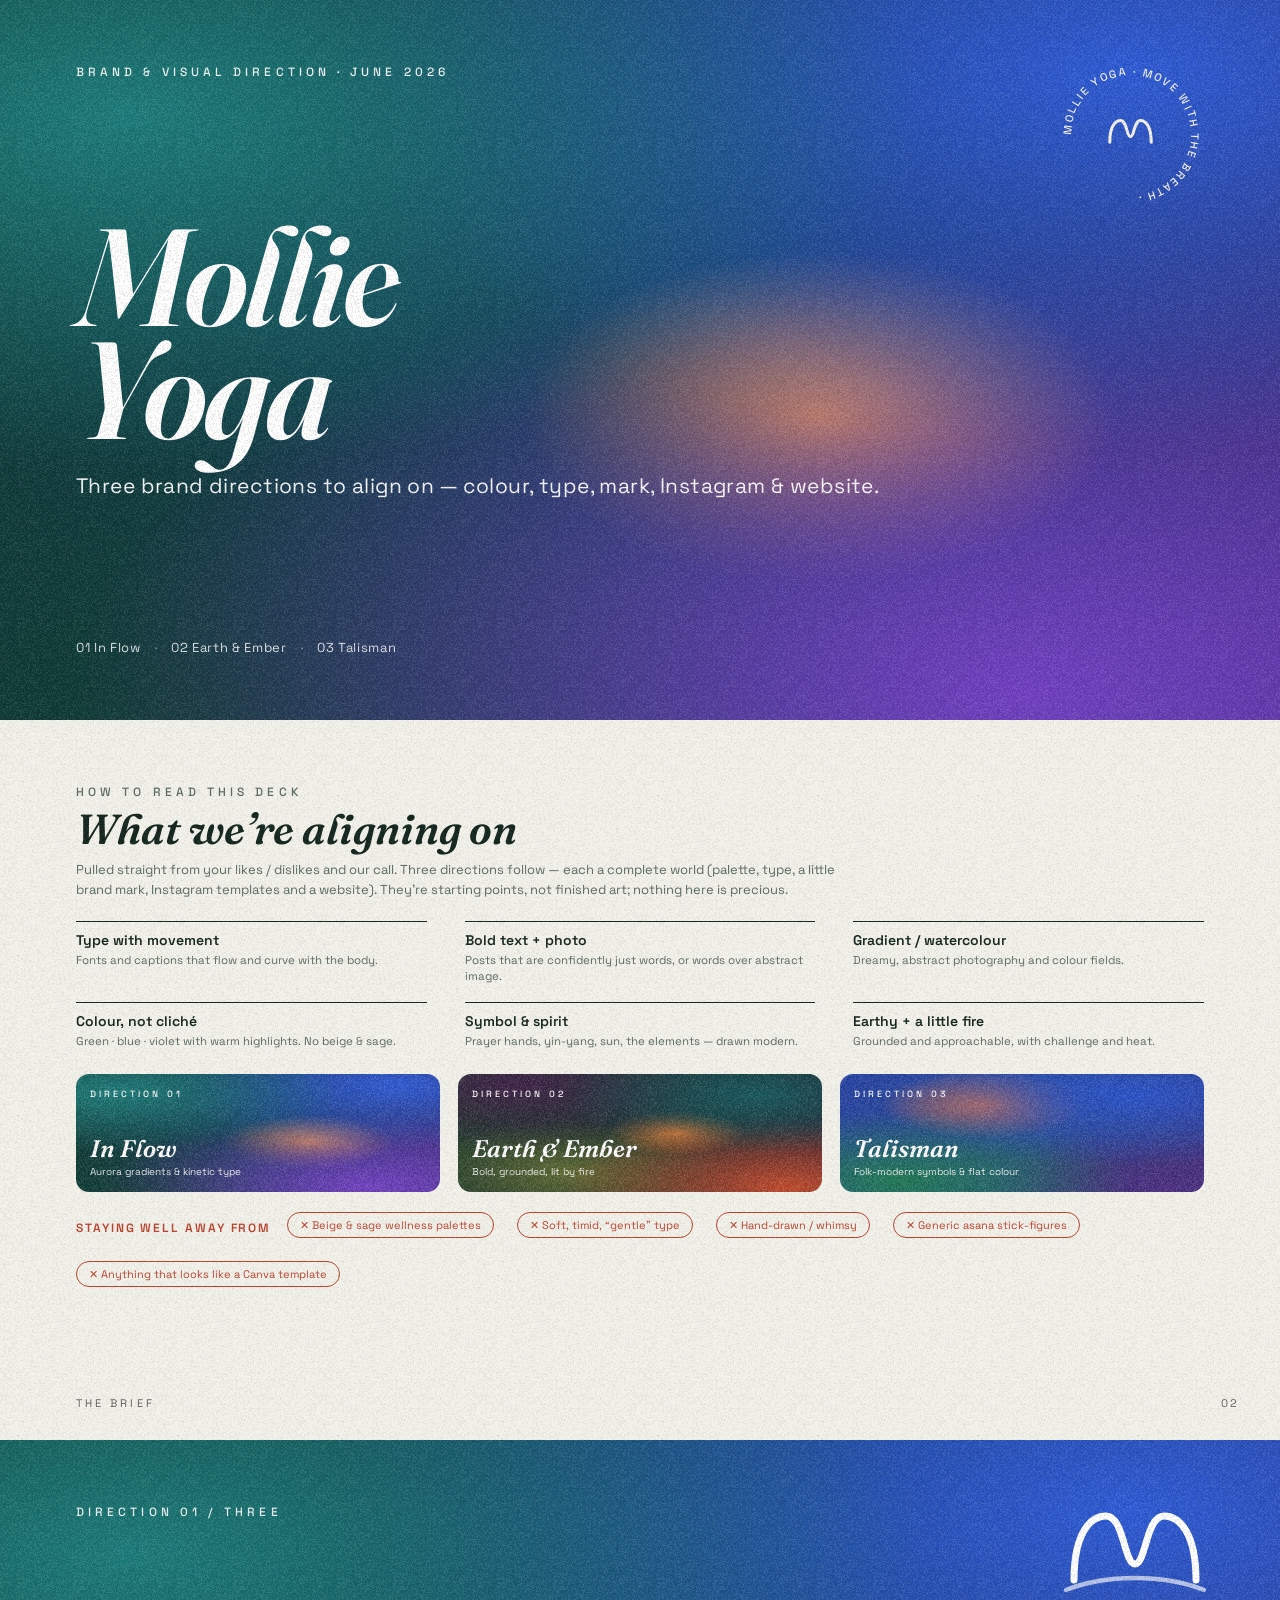
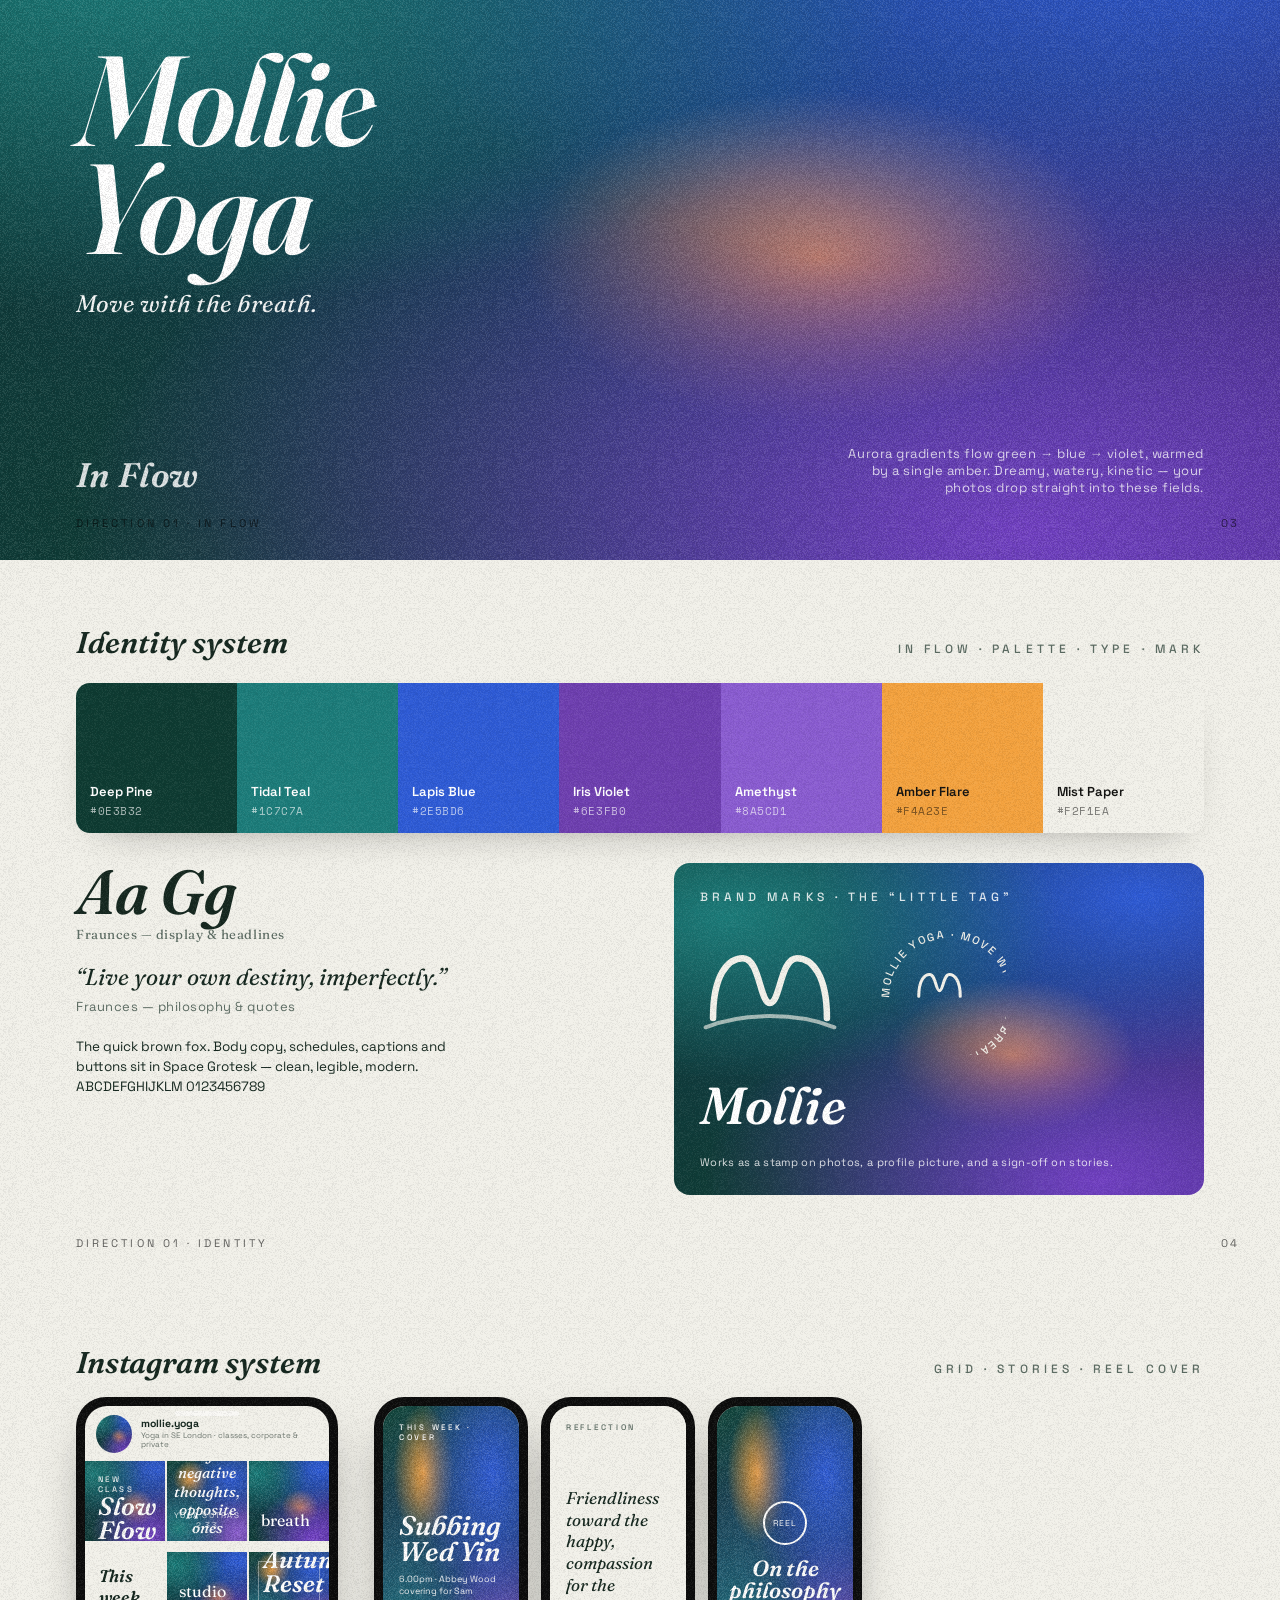
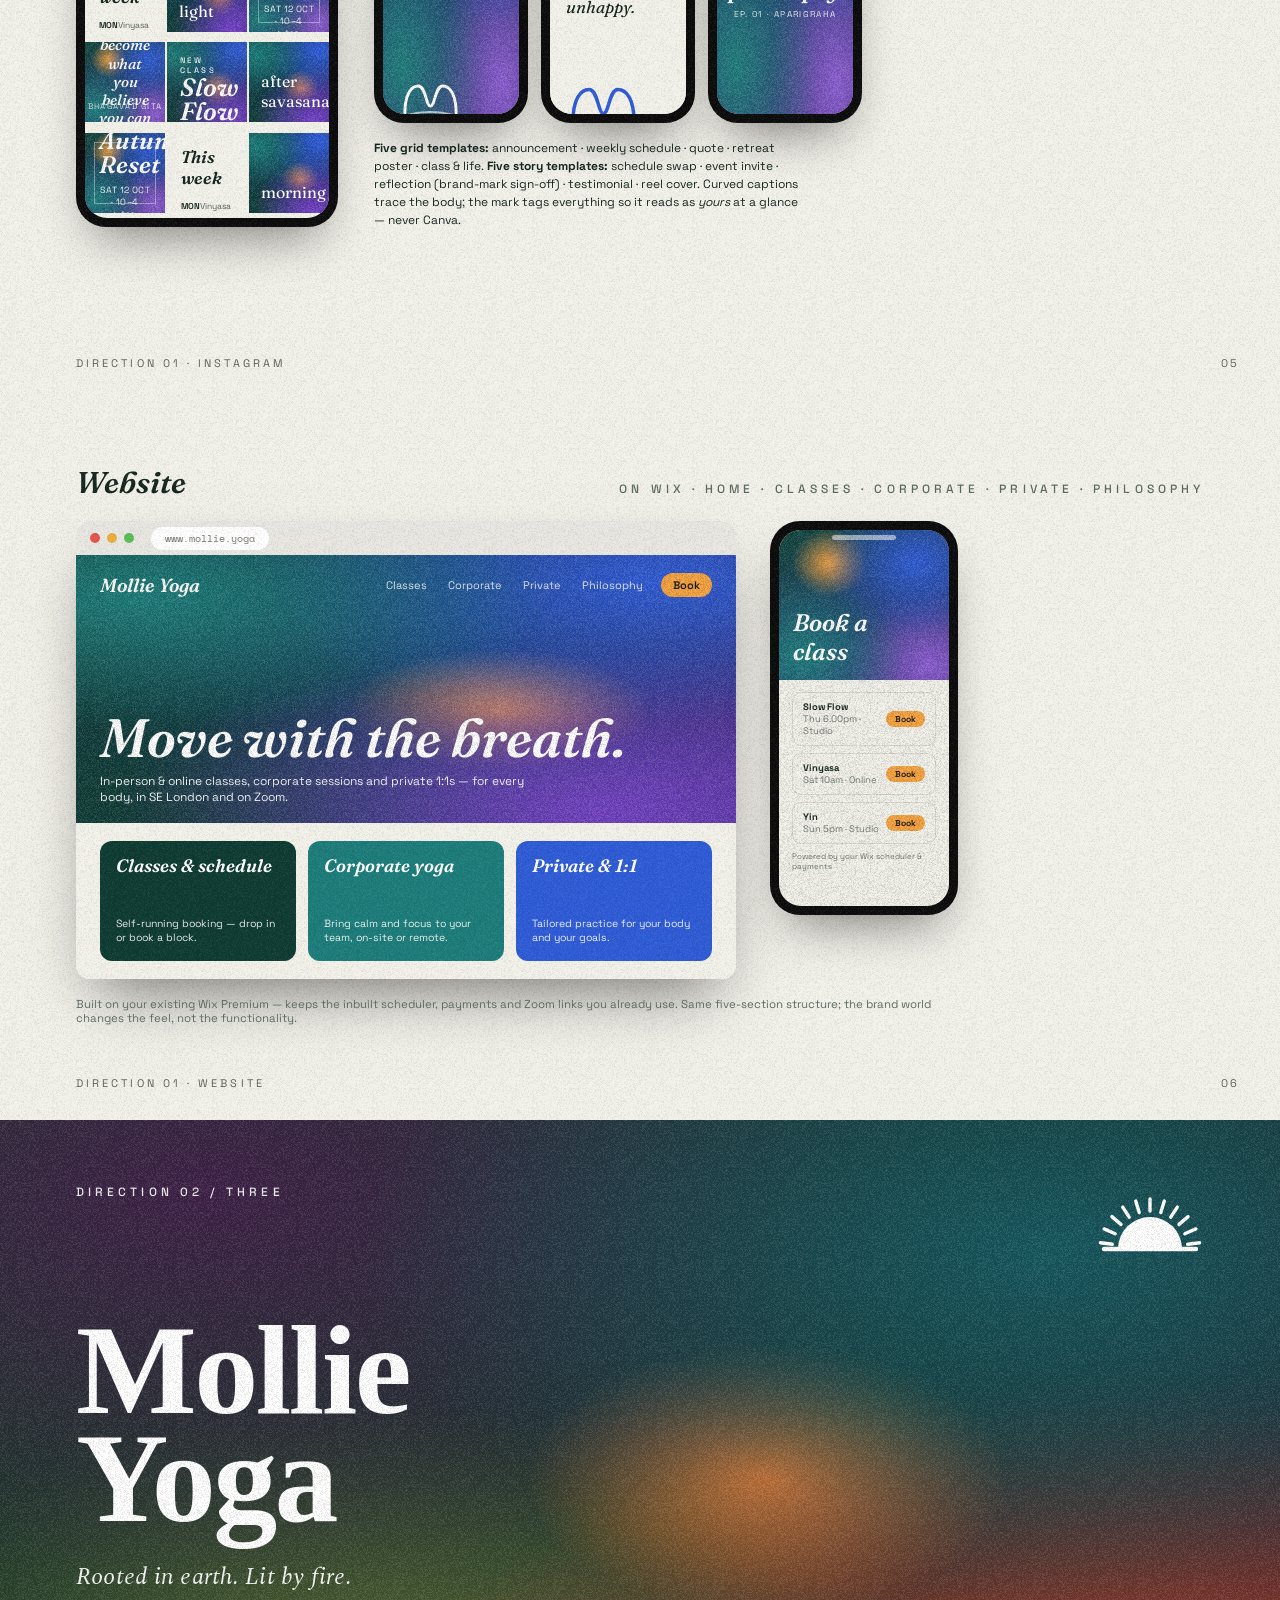
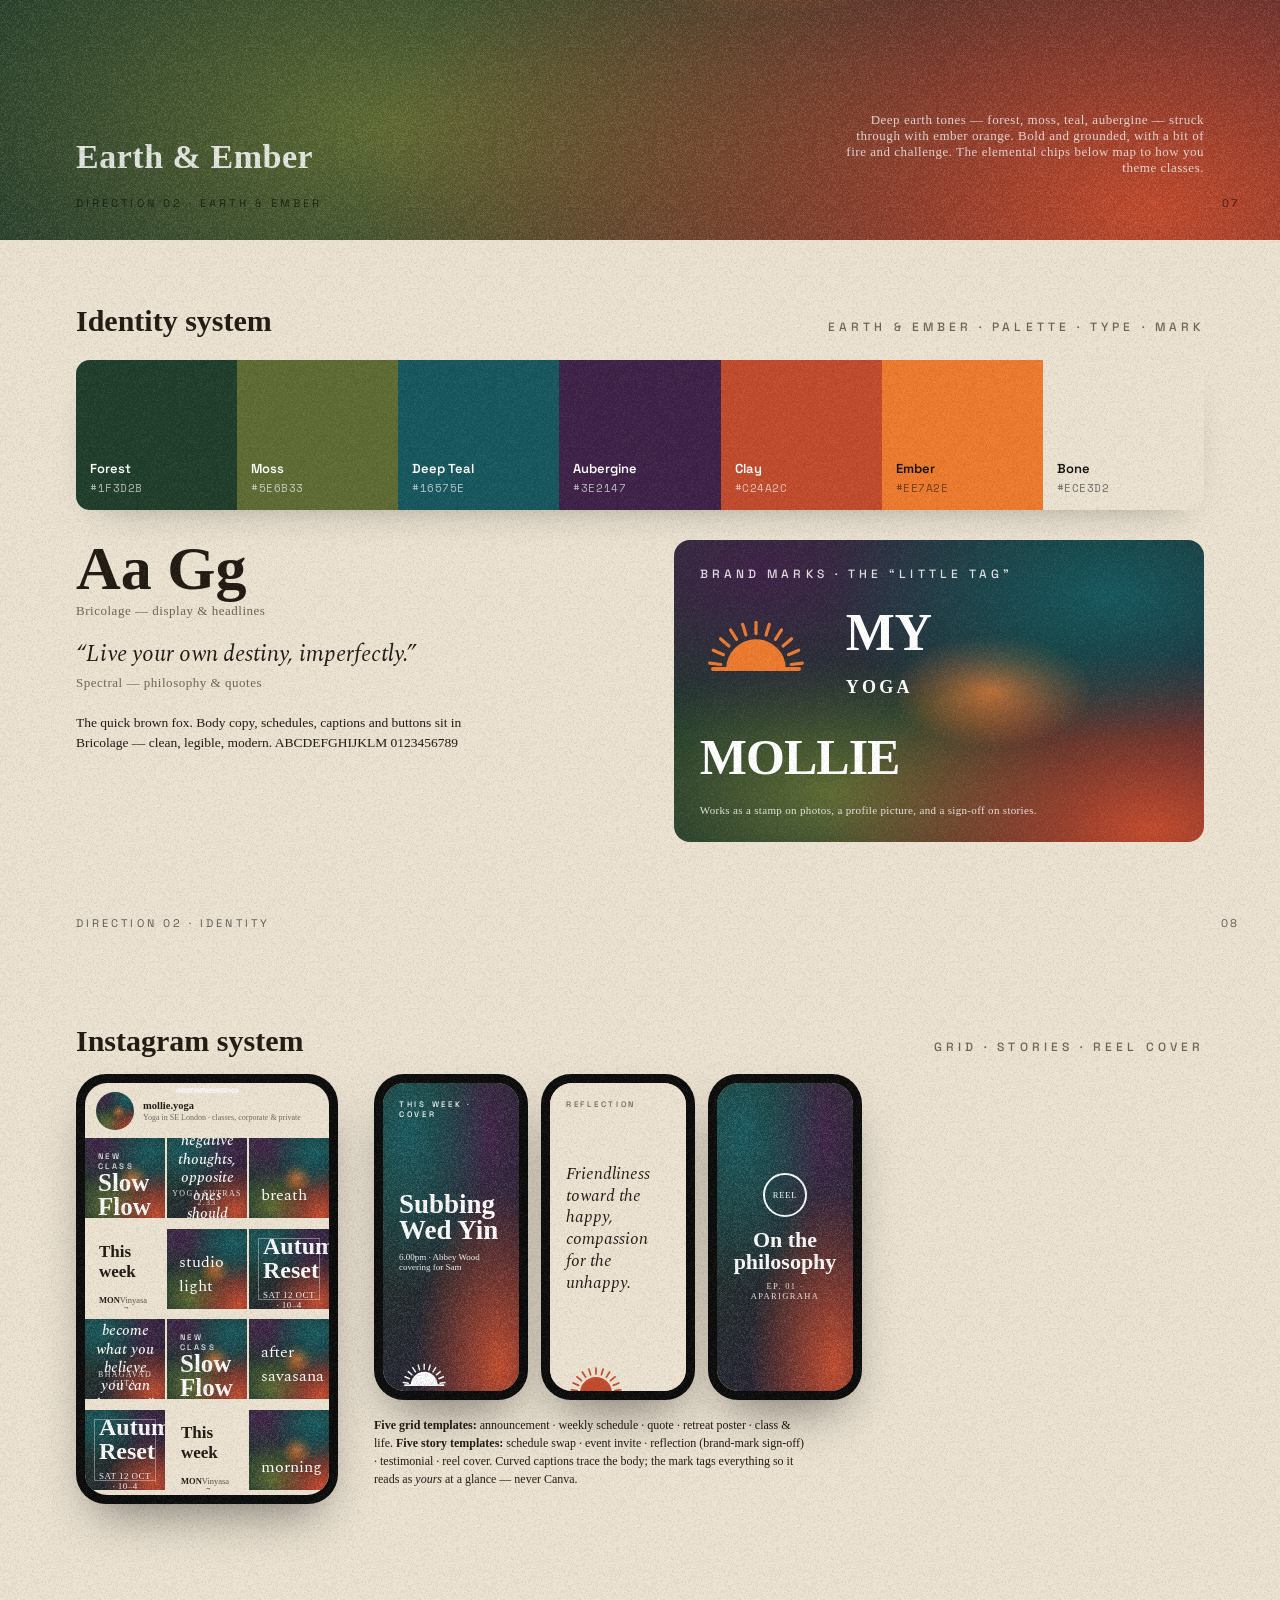
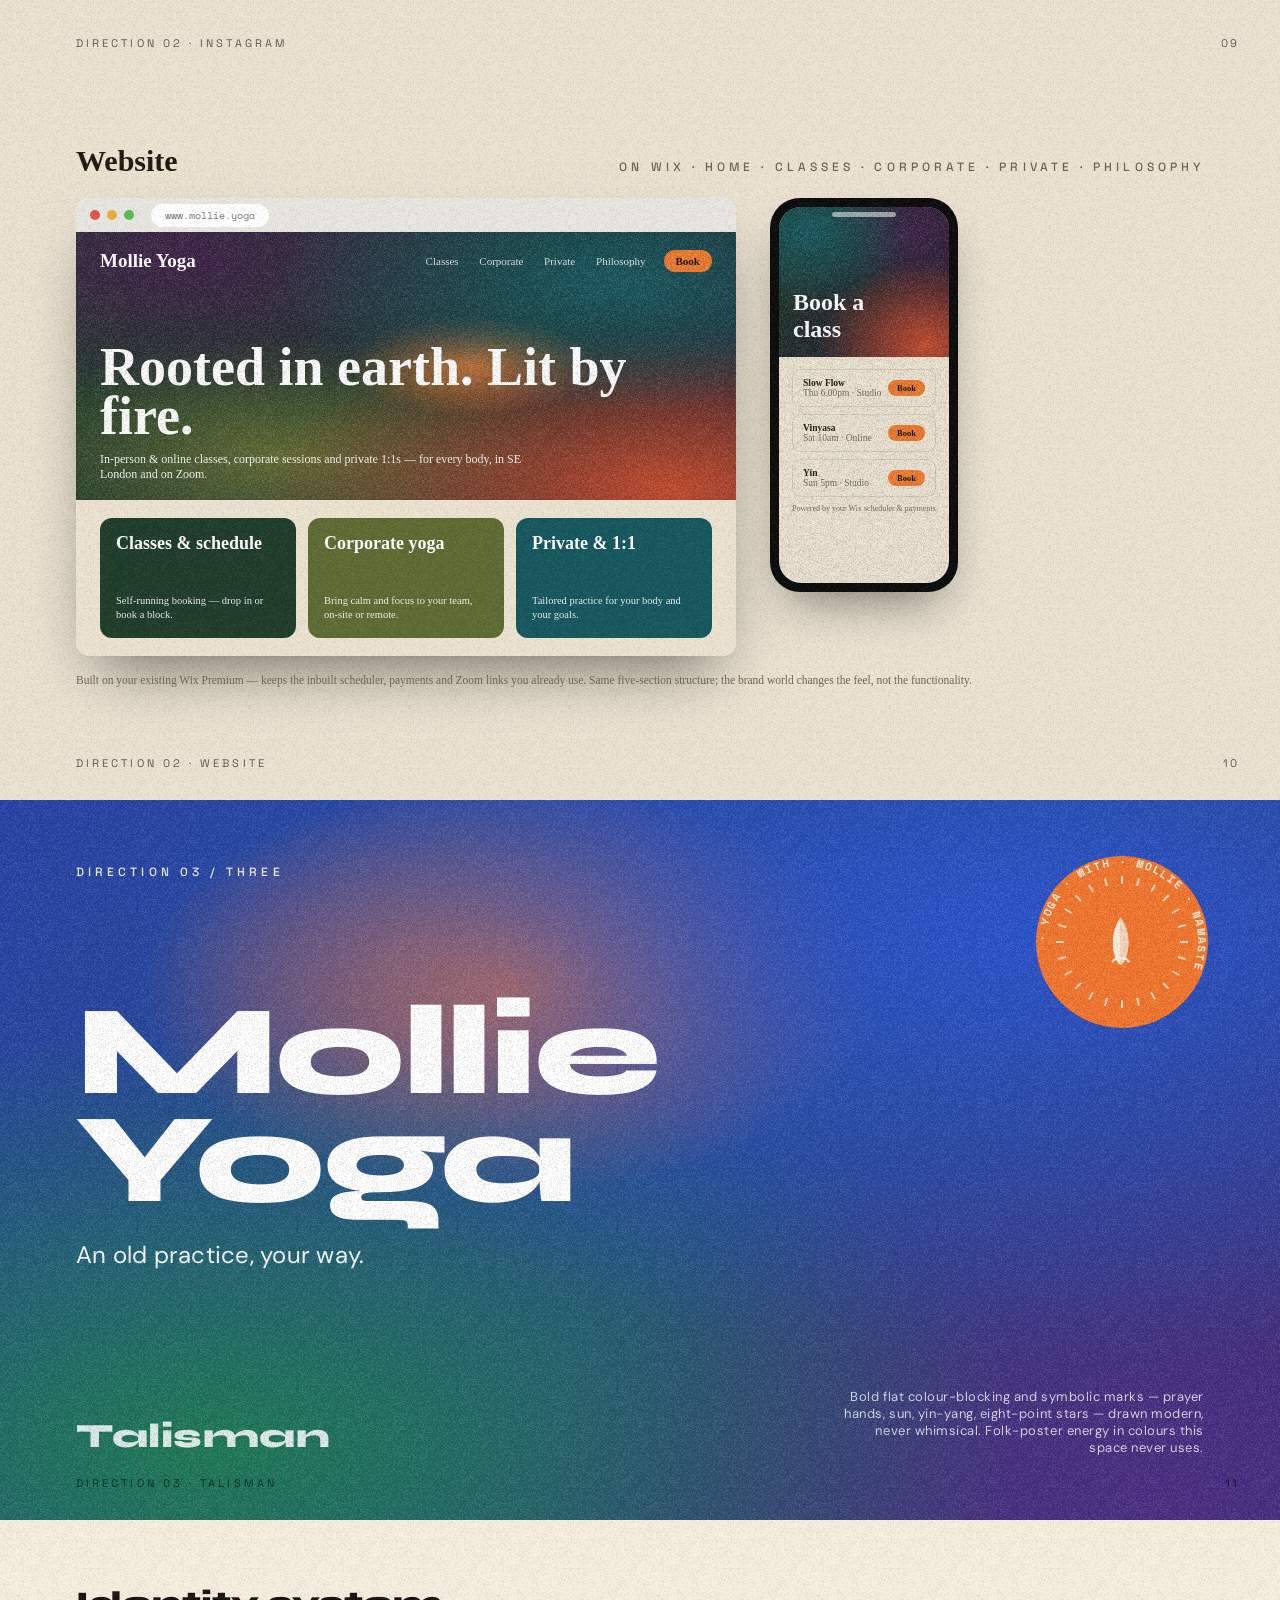
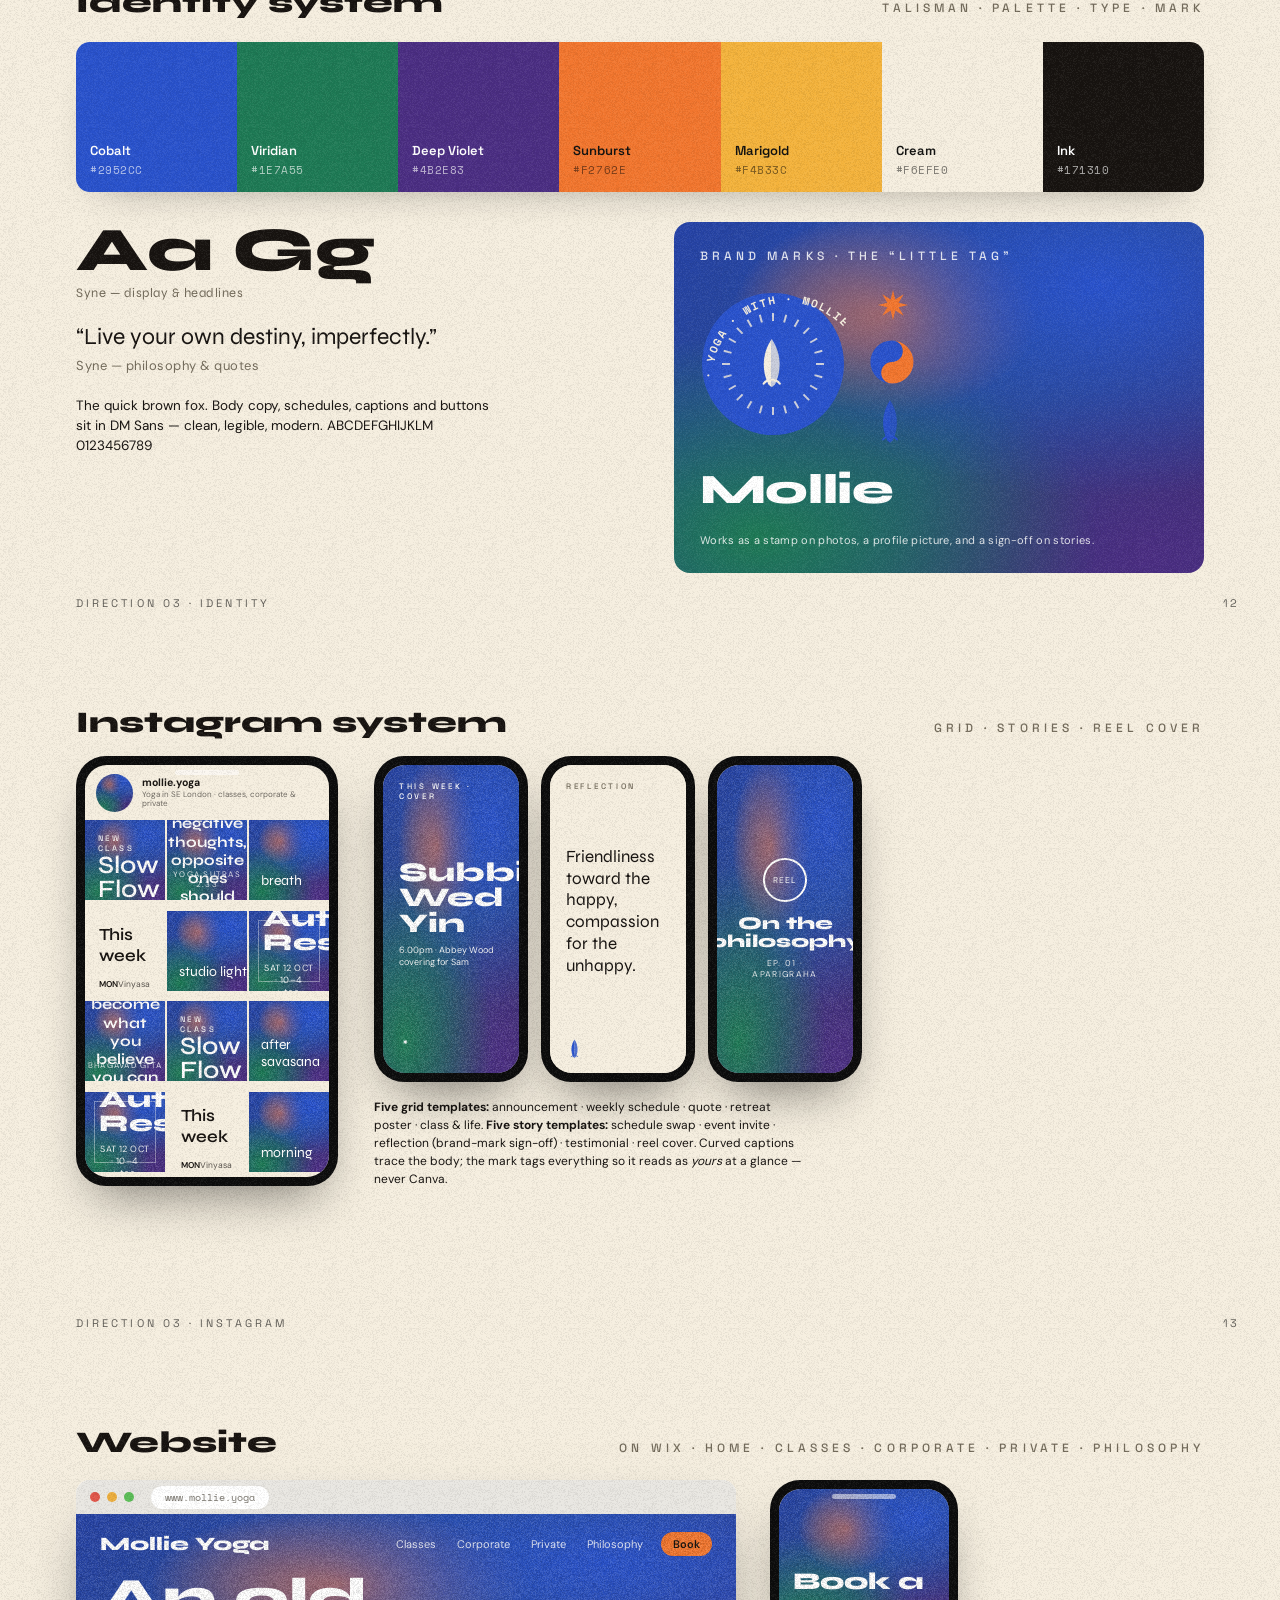
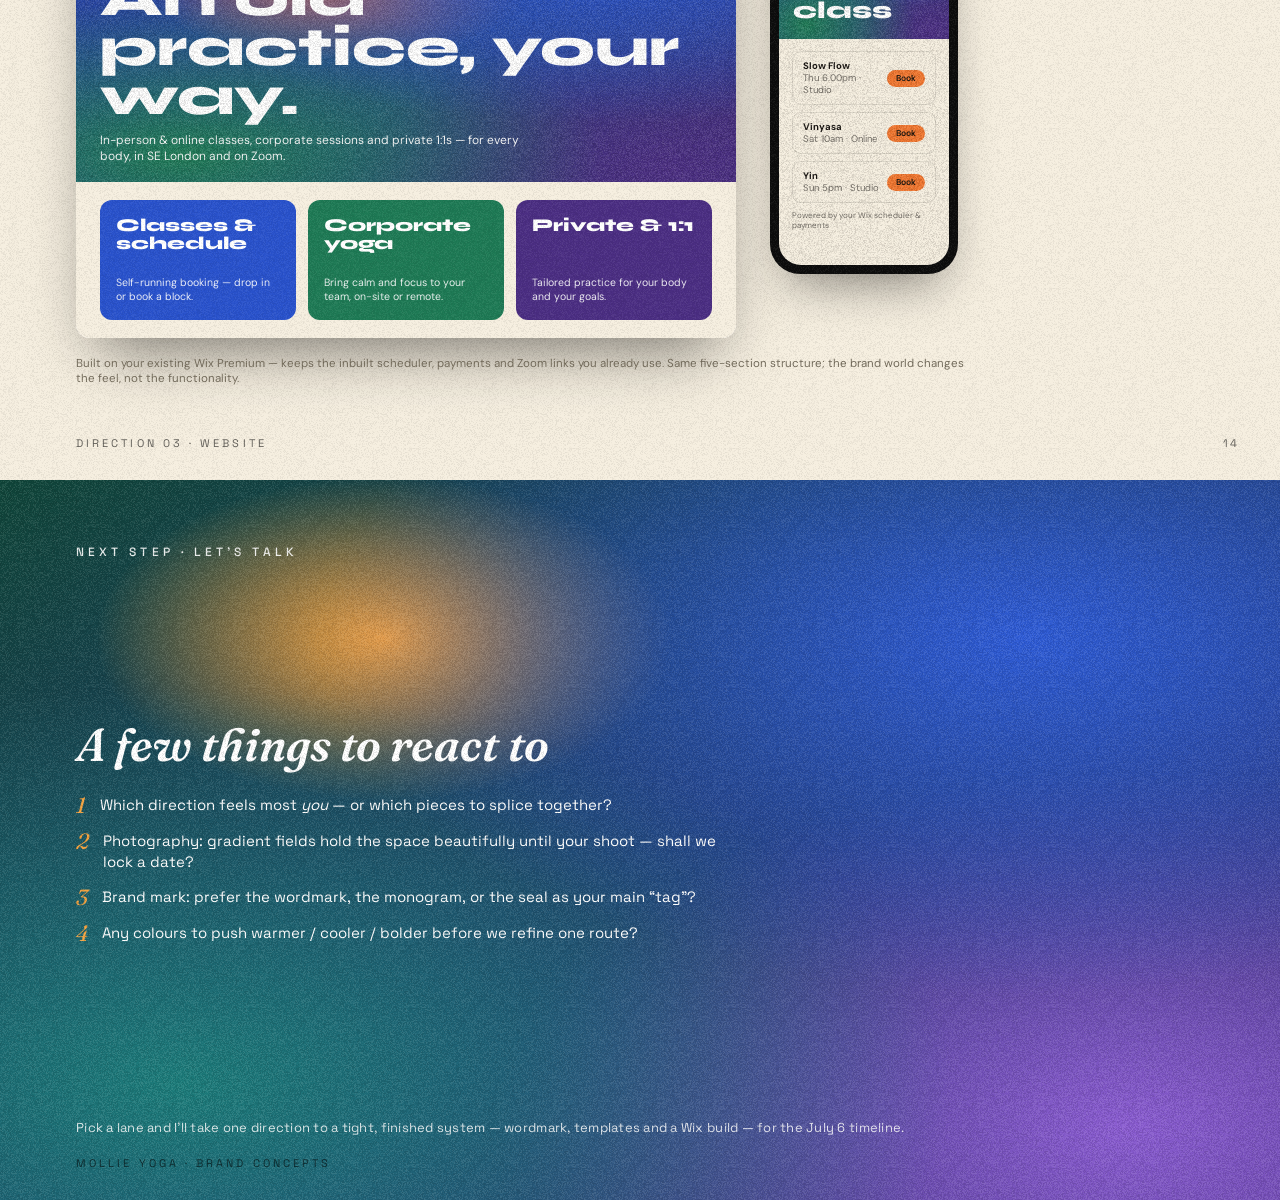
==== deck/index.html @ a1dd37ec "Add Mollie Yoga brand concepts deck (3 directions) A 15-page PDF deck presenting three distinct bran" ====
<!doctype html><html><head><meta charset="utf-8"><link rel="stylesheet" href="css/deck.css"><style>
/* ---- abstract gradient fields (stand in for photography) ---- */
.c1-aurora{background:
 radial-gradient(120% 95% at 10% 16%, #1C7C7A 0%, transparent 52%),
 radial-gradient(120% 100% at 88% 10%, #2E5BD6 0%, transparent 52%),
 radial-gradient(135% 115% at 80% 96%, #7140C2 0%, transparent 55%),
 radial-gradient(120% 115% at 16% 98%, #0E3B32 0%, transparent 58%),
 radial-gradient(55% 55% at 64% 58%, #F4A23E 0%, transparent 42%),
 linear-gradient(118deg,#0E3B32,#173c6b 55%,#3c2a78);}
.c1-aurora2{background:
 radial-gradient(100% 90% at 80% 22%, #2E5BD6 0%, transparent 55%),
 radial-gradient(110% 100% at 14% 84%, #1C7C7A 0%, transparent 55%),
 radial-gradient(90% 90% at 88% 90%, #8A5CD1 0%, transparent 55%),
 radial-gradient(50% 50% at 30% 22%, #F4A23E 0%, transparent 45%),
 linear-gradient(150deg,#10463a,#243a73 60%,#46307f);}

.c2-field{background:
 radial-gradient(100% 90% at 82% 18%, #16575E 0%, transparent 54%),
 radial-gradient(110% 100% at 16% 10%, #3E2147 0%, transparent 55%),
 radial-gradient(120% 115% at 90% 96%, #C24A2C 0%, transparent 52%),
 radial-gradient(80% 80% at 30% 84%, #5E6B33 0%, transparent 56%),
 radial-gradient(45% 45% at 60% 50%, #EE7A2E 0%, transparent 42%),
 linear-gradient(135deg,#1F3D2B,#182f2c 58%,#2c1731);}
.c2-field2{background:
 radial-gradient(110% 95% at 18% 16%, #16575E 0%, transparent 55%),
 radial-gradient(120% 110% at 86% 92%, #C24A2C 0%, transparent 52%),
 radial-gradient(80% 80% at 78% 16%, #3E2147 0%, transparent 55%),
 linear-gradient(120deg,#1c3826,#251433);}

.c3-duo{background:
 radial-gradient(120% 100% at 80% 18%, #2952CC 0%, transparent 60%),
 radial-gradient(110% 100% at 16% 90%, #1E7A55 0%, transparent 58%),
 radial-gradient(90% 90% at 90% 96%, #4B2E83 0%, transparent 55%),
 radial-gradient(60% 60% at 40% 26%, #F2762E 0%, transparent 48%),
 linear-gradient(135deg,#2643a8,#284a86 55%,#3f2a73);}
</style></head><body><section class="page cover"><div class="c1-aurora grain" style="position:absolute;inset:0"></div><div style="position:absolute;top:60px;right:74px;z-index:12"><svg width="150" height="150" viewBox="0 0 150 150"><defs><path id="c1ring" fill="none" d="M75.0,75.0 m-60.0,0 a60.0,60.0 0 1,1 120.0,0 a60.0,60.0 0 1,1 -120.0,0"/></defs><text font-family="Space Grotesk" font-weight="500" font-size="11" letter-spacing="0.18em" fill="#F2F1EA"><textPath href="#c1ring" startOffset="0">MOLLIE YOGA · MOVE WITH THE BREATH · </textPath></text><g transform="translate(49.0,53.0) scale(0.34)"><path d="M14,86 C14,40 30,22 46,22 C64,22 64,70 75,70 C86,70 86,22 104,22 C120,22 136,40 136,86" stroke="#F2F1EA" stroke-width="9" fill="none" stroke-linecap="round"/></g></svg></div><div class="pad col" style="justify-content:space-between"><div class="eyebrow" style="color:rgba(255,255,255,.92)">Brand & Visual Direction · June 2026</div><div><div style="font-family:Fraunces;font-style:italic;font-weight:600;color:#fff;font-size:138px;line-height:.82;letter-spacing:-.02em">Mollie<br>Yoga</div><div style="font-family:Space Grotesk;color:#fff;font-size:21px;letter-spacing:.02em;margin-top:26px;opacity:.95">Three brand directions to align on — colour, type, mark, Instagram & website.</div></div><div class="row" style="gap:14px;align-items:center;color:#fff;font-family:Space Grotesk;font-size:13px;letter-spacing:.05em"><span style="opacity:.85">01 In Flow</span><span style="opacity:.5">·</span><span style="opacity:.85">02 Earth &amp; Ember</span><span style="opacity:.5">·</span><span style="opacity:.85">03 Talisman</span></div></div></section><section class="page overview"><div style="position:absolute;inset:0;background:#F2F1EA"></div><div class="paper-grain grain" style="position:absolute;inset:0"></div><div class="pad col"><div class="eyebrow" style="color:#5b6b62">How to read this deck</div><div style="font-family:Fraunces;font-style:italic;font-weight:600;font-size:42px;color:#15271f;margin-top:8px;line-height:1.0">What we’re aligning on</div><div style="font-family:Space Grotesk;font-size:13px;color:#5b6b62;margin-top:10px;max-width:760px;line-height:1.5">Pulled straight from your likes / dislikes and our call. Three directions follow — each a complete world (palette, type, a little brand mark, Instagram templates and a website). They’re starting points, not finished art; nothing here is precious.</div><div style="height:22px"></div><div style="display:grid;grid-template-columns:1fr 1fr 1fr;gap:18px 38px"><div style="border-top:1.5px solid #15271f;padding-top:9px"><div style="font-family:Space Grotesk;font-weight:600;font-size:14px;color:#15271f">Type with movement</div><div style="font-family:Space Grotesk;font-size:11.5px;color:#5b6b62;margin-top:4px;line-height:1.35">Fonts and captions that flow and curve with the body.</div></div><div style="border-top:1.5px solid #15271f;padding-top:9px"><div style="font-family:Space Grotesk;font-weight:600;font-size:14px;color:#15271f">Bold text + photo</div><div style="font-family:Space Grotesk;font-size:11.5px;color:#5b6b62;margin-top:4px;line-height:1.35">Posts that are confidently just words, or words over abstract image.</div></div><div style="border-top:1.5px solid #15271f;padding-top:9px"><div style="font-family:Space Grotesk;font-weight:600;font-size:14px;color:#15271f">Gradient / watercolour</div><div style="font-family:Space Grotesk;font-size:11.5px;color:#5b6b62;margin-top:4px;line-height:1.35">Dreamy, abstract photography and colour fields.</div></div><div style="border-top:1.5px solid #15271f;padding-top:9px"><div style="font-family:Space Grotesk;font-weight:600;font-size:14px;color:#15271f">Colour, not cliché</div><div style="font-family:Space Grotesk;font-size:11.5px;color:#5b6b62;margin-top:4px;line-height:1.35">Green · blue · violet with warm highlights. No beige & sage.</div></div><div style="border-top:1.5px solid #15271f;padding-top:9px"><div style="font-family:Space Grotesk;font-weight:600;font-size:14px;color:#15271f">Symbol & spirit</div><div style="font-family:Space Grotesk;font-size:11.5px;color:#5b6b62;margin-top:4px;line-height:1.35">Prayer hands, yin-yang, sun, the elements — drawn modern.</div></div><div style="border-top:1.5px solid #15271f;padding-top:9px"><div style="font-family:Space Grotesk;font-weight:600;font-size:14px;color:#15271f">Earthy + a little fire</div><div style="font-family:Space Grotesk;font-size:11.5px;color:#5b6b62;margin-top:4px;line-height:1.35">Grounded and approachable, with challenge and heat.</div></div></div><div style="height:24px"></div><div class="row" style="gap:18px"><div class="c1-aurora grain" style="flex:1;border-radius:13px;height:118px;position:relative;overflow:hidden;display:flex;flex-direction:column;justify-content:space-between;padding:14px;color:#fff"><div class="eyebrow" style="font-size:9px">DIRECTION 01</div><div><div style="font-family:Fraunces;font-style:italic;font-weight:600;font-size:24px">In Flow</div><div style="font-family:Space Grotesk;font-size:10px;opacity:.92;margin-top:2px">Aurora gradients & kinetic type</div></div></div><div class="c2-field grain" style="flex:1;border-radius:13px;height:118px;position:relative;overflow:hidden;display:flex;flex-direction:column;justify-content:space-between;padding:14px;color:#fff"><div class="eyebrow" style="font-size:9px">DIRECTION 02</div><div><div style="font-family:Fraunces;font-style:italic;font-weight:600;font-size:24px">Earth & Ember</div><div style="font-family:Space Grotesk;font-size:10px;opacity:.92;margin-top:2px">Bold, grounded, lit by fire</div></div></div><div class="c3-duo grain" style="flex:1;border-radius:13px;height:118px;position:relative;overflow:hidden;display:flex;flex-direction:column;justify-content:space-between;padding:14px;color:#fff"><div class="eyebrow" style="font-size:9px">DIRECTION 03</div><div><div style="font-family:Fraunces;font-style:italic;font-weight:600;font-size:24px">Talisman</div><div style="font-family:Space Grotesk;font-size:10px;opacity:.92;margin-top:2px">Folk-modern symbols & flat colour</div></div></div></div><div style="height:20px"></div><div class="row" style="align-items:center;gap:16px;flex-wrap:wrap"><span style="font-family:Space Grotesk;font-weight:600;font-size:12px;letter-spacing:.16em;color:#b9442f">STAYING WELL AWAY FROM</span><span style="display:inline-block;border:1.3px solid #b9442f;color:#b9442f;border-radius:20px;padding:5px 12px;font-family:Space Grotesk;font-size:11px;margin:0 7px 7px 0">✕ Beige & sage wellness palettes</span><span style="display:inline-block;border:1.3px solid #b9442f;color:#b9442f;border-radius:20px;padding:5px 12px;font-family:Space Grotesk;font-size:11px;margin:0 7px 7px 0">✕ Soft, timid, “gentle” type</span><span style="display:inline-block;border:1.3px solid #b9442f;color:#b9442f;border-radius:20px;padding:5px 12px;font-family:Space Grotesk;font-size:11px;margin:0 7px 7px 0">✕ Hand-drawn / whimsy</span><span style="display:inline-block;border:1.3px solid #b9442f;color:#b9442f;border-radius:20px;padding:5px 12px;font-family:Space Grotesk;font-size:11px;margin:0 7px 7px 0">✕ Generic asana stick-figures</span><span style="display:inline-block;border:1.3px solid #b9442f;color:#b9442f;border-radius:20px;padding:5px 12px;font-family:Space Grotesk;font-size:11px;margin:0 7px 7px 0">✕ Anything that looks like a Canva template</span></div></div><div class="tag-foot">THE BRIEF</div><div class="pagenum">02</div></section><section class="page c1-aurora"><div class="c1-aurora grain" style="position:absolute;inset:0"></div><div style="position:absolute;top:54px;right:70px;z-index:12"><svg width="150" height="110" viewBox="0 0 150 110" fill="none"><path d="M14,86 C14,40 30,22 46,22 C64,22 64,70 75,70 C86,70 86,22 104,22 C120,22 136,40 136,86" stroke="#fff" stroke-width="7" stroke-linecap="round" stroke-linejoin="round"/><path d="M6,96 C46,80 104,80 144,96" stroke="#fff" stroke-width="4.3" stroke-linecap="round" opacity="0.65"/></svg></div><div class="pad col" style="justify-content:space-between"><div class="row" style="justify-content:space-between;align-items:flex-start"><div class="eyebrow" style="color:rgba(255,255,255,.9)">Direction 01 / Three</div></div><div><div style="font-family:Fraunces;color:#fff;font-weight:600;font-size:128px;line-height:.84;letter-spacing:-.02em;font-style:italic">Mollie<br>Yoga</div><div style="font-family:Space Grotesk;color:#fff;font-size:24px;margin-top:26px;letter-spacing:.01em;opacity:.95;font-style:italic;font-family:Fraunces">Move with the breath.</div></div><div class="row" style="justify-content:space-between;align-items:flex-end;color:rgba(255,255,255,.85);font-family:Space Grotesk;font-size:13px;letter-spacing:.04em"><div style="font-size:34px;font-family:Fraunces;font-weight:600;font-style:italic">In Flow</div><div style="text-align:right;max-width:360px;opacity:.92">Aurora gradients flow green → blue → violet, warmed by a single amber. Dreamy, watery, kinetic — your photos drop straight into these fields.</div></div></div><div class="tag-foot">DIRECTION 01 · IN FLOW</div><div class="pagenum">03</div></section><section class="page ident"><div style="position:absolute;inset:0;background:#F2F1EA"></div><div class="paper-grain grain" style="position:absolute;inset:0"></div><div class="pad col" style="gap:0"><div class="row" style="justify-content:space-between;align-items:baseline"><div style="font-family:Fraunces;font-weight:600;font-size:30px;color:#15271f;font-style:italic;">Identity system</div><div class="eyebrow" style="color:#5b6b62">In Flow · palette · type · mark</div></div><div style="height:22px"></div><div class="swatches" style="box-shadow:0 16px 40px -24px rgba(0,0,0,.4)"><div class="sw" style="background:#0E3B32;color:#fff"><div class="nm">Deep Pine</div><div class="hx" style="color:rgba(255,255,255,.78)">#0E3B32</div></div><div class="sw" style="background:#1C7C7A;color:#fff"><div class="nm">Tidal Teal</div><div class="hx" style="color:rgba(255,255,255,.78)">#1C7C7A</div></div><div class="sw" style="background:#2E5BD6;color:#fff"><div class="nm">Lapis Blue</div><div class="hx" style="color:rgba(255,255,255,.78)">#2E5BD6</div></div><div class="sw" style="background:#6E3FB0;color:#fff"><div class="nm">Iris Violet</div><div class="hx" style="color:rgba(255,255,255,.78)">#6E3FB0</div></div><div class="sw" style="background:#8A5CD1;color:#fff"><div class="nm">Amethyst</div><div class="hx" style="color:rgba(255,255,255,.78)">#8A5CD1</div></div><div class="sw" style="background:#F4A23E;color:#11110f"><div class="nm">Amber Flare</div><div class="hx" style="color:rgba(0,0,0,.6)">#F4A23E</div></div><div class="sw" style="background:#F2F1EA;color:#11110f"><div class="nm">Mist Paper</div><div class="hx" style="color:rgba(0,0,0,.6)">#F2F1EA</div></div></div><div style="height:30px"></div><div class="row" style="gap:48px"><div style="flex:1.15"><div style="font-family:Fraunces;font-weight:600;font-size:62px;line-height:.92;color:#15271f;font-style:italic;">Aa Gg</div><div style="font-family:Fraunces;font-size:13px;letter-spacing:.04em;color:#5b6b62;margin-top:6px">Fraunces — display & headlines</div><div style="font-family:Fraunces;font-style:italic;font-size:23px;color:#15271f;margin-top:22px;line-height:1.2">“Live your own destiny, imperfectly.”</div><div style="font-family:Space Grotesk;font-size:13px;letter-spacing:.04em;color:#5b6b62;margin-top:6px">Fraunces — philosophy & quotes</div><div style="font-family:Space Grotesk;font-size:13.5px;line-height:1.5;color:#15271f;margin-top:22px;max-width:420px">The quick brown fox. Body copy, schedules, captions and buttons sit in Space Grotesk — clean, legible, modern. ABCDEFGHIJKLM 0123456789</div></div><div style="flex:1;border-radius:16px;padding:26px;display:flex;flex-direction:column;justify-content:space-between;gap:18px;" class="c1-aurora"><div class="eyebrow" style="color:rgba(255,255,255,.85)">Brand marks · the “little tag”</div><div style="display:flex;gap:34px;align-items:center"><svg width="140" height="104" viewBox="0 0 150 110" fill="none"><path d="M14,86 C14,40 30,22 46,22 C64,22 64,70 75,70 C86,70 86,22 104,22 C120,22 136,40 136,86" stroke="#F2F1EA" stroke-width="7" stroke-linecap="round" stroke-linejoin="round"/><path d="M6,96 C46,80 104,80 144,96" stroke="#F2F1EA" stroke-width="4.3" stroke-linecap="round" opacity="0.65"/></svg><svg width="132" height="132" viewBox="0 0 132 132"><defs><path id="c1ring" fill="none" d="M66.0,66.0 m-51.0,0 a51.0,51.0 0 1,1 102.0,0 a51.0,51.0 0 1,1 -102.0,0"/></defs><text font-family="Space Grotesk" font-weight="500" font-size="11" letter-spacing="0.18em" fill="#F2F1EA"><textPath href="#c1ring" startOffset="0">MOLLIE YOGA · MOVE WITH THE BREATH · </textPath></text><g transform="translate(40.0,44.0) scale(0.34)"><path d="M14,86 C14,40 30,22 46,22 C64,22 64,70 75,70 C86,70 86,22 104,22 C120,22 136,40 136,86" stroke="#F2F1EA" stroke-width="9" fill="none" stroke-linecap="round"/></g></svg></div><div style="font-family:Fraunces;font-style:italic;font-weight:600;font-size:52px;color:#fff">Mollie</div><div style="font-family:Space Grotesk;font-size:11px;color:rgba(255,255,255,.85);letter-spacing:.03em">Works as a stamp on photos, a profile picture, and a sign-off on stories.</div></div></div></div><div class="tag-foot">DIRECTION 01 · IDENTITY</div><div class="pagenum">04</div></section><section class="page ig"><div style="position:absolute;inset:0;background:#F2F1EA"></div><div class="paper-grain grain" style="position:absolute;inset:0"></div><div class="pad col"><div class="row" style="justify-content:space-between;align-items:baseline"><div style="font-family:Fraunces;font-weight:600;font-size:30px;color:#15271f;font-style:italic;">Instagram system</div><div class="eyebrow" style="color:#5b6b62">grid · stories · reel cover</div></div><div style="height:16px"></div><div class="row" style="gap:36px;align-items:flex-start"><div><div class="phone" style="width:262px;height:430px"><div class="notch"></div><div class="screen" style="background:#F2F1EA"><div style="display:flex;align-items:center;gap:9px;padding:9px 11px 8px"><div style="width:38px;height:38px;border-radius:50%;overflow:hidden;position:relative" class="c1-aurora grain"></div><div style="font-family:Space Grotesk;font-size:10.5px;color:#15271f;line-height:1.2"><b>mollie.yoga</b><div style="opacity:.6;font-size:8px">Yoga in SE London · classes, corporate & private</div></div></div><div class="iggrid" style="grid-template-rows:repeat(4,1fr);gap:2px;height:360px"><div class="igcell"><div class="c1-aurora grain" style="position:absolute;inset:0;"></div><div style="position:absolute;inset:0;display:flex;flex-direction:column;justify-content:space-between;padding:13px;color:#fff;z-index:5"><div class="eyebrow" style="font-size:8px;letter-spacing:.3em;opacity:.92">NEW CLASS</div><div><div style="font-family:Fraunces;font-weight:600;font-size:25px;line-height:.96;font-style:italic">Slow<br>Flow</div><div style="font-family:Space Grotesk;font-size:9px;letter-spacing:.04em;margin-top:6px;opacity:.95">Thursdays · 6.00pm<br>Abbey Wood, SE</div></div></div></div><div class="igcell"><div class="c1-aurora2 grain" style="position:absolute;inset:0;"></div><div style="position:absolute;inset:0;display:flex;align-items:center;justify-content:center;padding:18px;z-index:5"><div style="font-family:Fraunces;font-style:italic;font-weight:500;color:#fff;font-size:15px;line-height:1.22;text-align:center">"When disturbed by negative thoughts, opposite ones should be thought of."</div></div><div style="position:absolute;bottom:11px;left:0;right:0;text-align:center;color:rgba(255,255,255,.85);font-family:Space Grotesk;font-size:8px;letter-spacing:.16em;z-index:6">YOGA SUTRAS 2.33</div></div><div class="igcell"><div class="c1-aurora grain" style="position:absolute;inset:0;filter:saturate(1.05)"></div><div style="position:absolute;bottom:11px;left:12px;color:#fff;font-family:Fraunces;font-style:italicfont-size:14px;z-index:5;text-shadow:0 1px 8px rgba(0,0,0,.35)">breath</div></div><div class="igcell"><div style="position:absolute;inset:0;background:#F2F1EA;color:#15271f;padding:13px 14px;z-index:5;font-family:Space Grotesk;font-size:8.5px"><div style="font-family:Fraunces;font-weight:600;font-size:17px;margin-bottom:9px;font-style:italic">This week</div><div style="display:flex;justify-content:space-between;border-bottom:1px solid rgba(0,0,0,.10);padding:4.5px 0"><span style="font-weight:600">MON</span><span style="opacity:.7">Vinyasa · 7am</span></div><div style="display:flex;justify-content:space-between;border-bottom:1px solid rgba(0,0,0,.10);padding:4.5px 0"><span style="font-weight:600">TUE</span><span style="opacity:.7">—</span></div><div style="display:flex;justify-content:space-between;border-bottom:1px solid rgba(0,0,0,.10);padding:4.5px 0"><span style="font-weight:600">WED</span><span style="opacity:.7">Slow Flow · 6pm</span></div><div style="display:flex;justify-content:space-between;border-bottom:1px solid rgba(0,0,0,.10);padding:4.5px 0"><span style="font-weight:600">THU</span><span style="opacity:.7">Yin · 6pm</span></div><div style="display:flex;justify-content:space-between;border-bottom:1px solid rgba(0,0,0,.10);padding:4.5px 0"><span style="font-weight:600">FRI</span><span style="opacity:.7">Hatha · 9am</span></div><div style="display:flex;justify-content:space-between;border-bottom:1px solid rgba(0,0,0,.10);padding:4.5px 0"><span style="font-weight:600">SAT</span><span style="opacity:.7">Community · 10am</span></div></div></div><div class="igcell"><div class="c1-aurora grain" style="position:absolute;inset:0;filter:saturate(1.05)"></div><div style="position:absolute;bottom:11px;left:12px;color:#fff;font-family:Fraunces;font-style:italicfont-size:14px;z-index:5;text-shadow:0 1px 8px rgba(0,0,0,.35)">studio light</div></div><div class="igcell"><div class="c1-aurora2 grain" style="position:absolute;inset:0;"></div><div style="position:absolute;inset:0;border:1px solid rgba(255,255,255,.4);margin:9px;z-index:6"></div><div style="position:absolute;inset:0;display:flex;flex-direction:column;justify-content:center;text-align:center;color:#fff;z-index:5;padding:14px"><div class="eyebrow" style="font-size:8px;opacity:.9">DAY RETREAT</div><div style="font-family:Fraunces;font-weight:600;font-size:24px;line-height:.98;margin:8px 0;font-style:italic">Autumn<br>Reset</div><div style="font-family:Space Grotesk;font-size:9px;letter-spacing:.05em;opacity:.95">SAT 12 OCT · 10–4<br>+ tea, sound, stillness</div></div></div><div class="igcell"><div class="c1-aurora2 grain" style="position:absolute;inset:0;"></div><div style="position:absolute;inset:0;display:flex;align-items:center;justify-content:center;padding:18px;z-index:5"><div style="font-family:Fraunces;font-style:italic;font-weight:500;color:#fff;font-size:15px;line-height:1.22;text-align:center">"You become what you believe you can become."</div></div><div style="position:absolute;bottom:11px;left:0;right:0;text-align:center;color:rgba(255,255,255,.85);font-family:Space Grotesk;font-size:8px;letter-spacing:.16em;z-index:6">BHAGAVAD GITA</div></div><div class="igcell"><div class="c1-aurora grain" style="position:absolute;inset:0;"></div><div style="position:absolute;inset:0;display:flex;flex-direction:column;justify-content:space-between;padding:13px;color:#fff;z-index:5"><div class="eyebrow" style="font-size:8px;letter-spacing:.3em;opacity:.92">NEW CLASS</div><div><div style="font-family:Fraunces;font-weight:600;font-size:25px;line-height:.96;font-style:italic">Slow<br>Flow</div><div style="font-family:Space Grotesk;font-size:9px;letter-spacing:.04em;margin-top:6px;opacity:.95">Thursdays · 6.00pm<br>Abbey Wood, SE</div></div></div></div><div class="igcell"><div class="c1-aurora grain" style="position:absolute;inset:0;filter:saturate(1.05)"></div><div style="position:absolute;bottom:11px;left:12px;color:#fff;font-family:Fraunces;font-style:italicfont-size:14px;z-index:5;text-shadow:0 1px 8px rgba(0,0,0,.35)">after savasana</div></div><div class="igcell"><div class="c1-aurora2 grain" style="position:absolute;inset:0;"></div><div style="position:absolute;inset:0;border:1px solid rgba(255,255,255,.4);margin:9px;z-index:6"></div><div style="position:absolute;inset:0;display:flex;flex-direction:column;justify-content:center;text-align:center;color:#fff;z-index:5;padding:14px"><div class="eyebrow" style="font-size:8px;opacity:.9">DAY RETREAT</div><div style="font-family:Fraunces;font-weight:600;font-size:24px;line-height:.98;margin:8px 0;font-style:italic">Autumn<br>Reset</div><div style="font-family:Space Grotesk;font-size:9px;letter-spacing:.05em;opacity:.95">SAT 12 OCT · 10–4<br>+ tea, sound, stillness</div></div></div><div class="igcell"><div style="position:absolute;inset:0;background:#F2F1EA;color:#15271f;padding:13px 14px;z-index:5;font-family:Space Grotesk;font-size:8.5px"><div style="font-family:Fraunces;font-weight:600;font-size:17px;margin-bottom:9px;font-style:italic">This week</div><div style="display:flex;justify-content:space-between;border-bottom:1px solid rgba(0,0,0,.10);padding:4.5px 0"><span style="font-weight:600">MON</span><span style="opacity:.7">Vinyasa · 7am</span></div><div style="display:flex;justify-content:space-between;border-bottom:1px solid rgba(0,0,0,.10);padding:4.5px 0"><span style="font-weight:600">TUE</span><span style="opacity:.7">—</span></div><div style="display:flex;justify-content:space-between;border-bottom:1px solid rgba(0,0,0,.10);padding:4.5px 0"><span style="font-weight:600">WED</span><span style="opacity:.7">Slow Flow · 6pm</span></div><div style="display:flex;justify-content:space-between;border-bottom:1px solid rgba(0,0,0,.10);padding:4.5px 0"><span style="font-weight:600">THU</span><span style="opacity:.7">Yin · 6pm</span></div><div style="display:flex;justify-content:space-between;border-bottom:1px solid rgba(0,0,0,.10);padding:4.5px 0"><span style="font-weight:600">FRI</span><span style="opacity:.7">Hatha · 9am</span></div><div style="display:flex;justify-content:space-between;border-bottom:1px solid rgba(0,0,0,.10);padding:4.5px 0"><span style="font-weight:600">SAT</span><span style="opacity:.7">Community · 10am</span></div></div></div><div class="igcell"><div class="c1-aurora grain" style="position:absolute;inset:0;filter:saturate(1.05)"></div><div style="position:absolute;bottom:11px;left:12px;color:#fff;font-family:Fraunces;font-style:italicfont-size:14px;z-index:5;text-shadow:0 1px 8px rgba(0,0,0,.35)">morning</div></div></div></div></div></div><div class="col" style="gap:16px"><div class="row" style="gap:13px"><div class="phone" style="width:154px;height:326px"><div class="screen" style="background:#F2F1EA"><div class="c1-aurora2 grain" style="position:absolute;inset:0"></div><div style="position:absolute;inset:0;color:#fff;padding:16px;display:flex;flex-direction:column;justify-content:space-between;z-index:5"><div class="eyebrow" style="font-size:8px">THIS WEEK · COVER</div><div><div style="font-family:Fraunces;font-weight:600;font-size:27px;line-height:.95;font-style:italic;">Subbing<br>Wed Yin</div><div style="font-family:Space Grotesk;font-size:9px;margin-top:8px;opacity:.95">6.00pm · Abbey Wood<br>covering for Sam</div></div><div style="transform:scale(.42);transform-origin:left;height:30px"><svg width="150" height="110" viewBox="0 0 150 110" fill="none"><path d="M14,86 C14,40 30,22 46,22 C64,22 64,70 75,70 C86,70 86,22 104,22 C120,22 136,40 136,86" stroke="#fff" stroke-width="7" stroke-linecap="round" stroke-linejoin="round"/><path d="M6,96 C46,80 104,80 144,96" stroke="#fff" stroke-width="4.3" stroke-linecap="round" opacity="0.65"/></svg></div></div></div></div><div class="phone" style="width:154px;height:326px"><div class="screen" style="background:#F2F1EA"><div style="position:absolute;inset:0;background:#F2F1EA;color:#15271f;padding:16px;display:flex;flex-direction:column;justify-content:space-between;z-index:5"><div class="eyebrow" style="font-size:8px;color:#5b6b62">REFLECTION</div><div style="font-family:Fraunces;font-style:italic;font-size:17px;line-height:1.28">Friendliness toward the happy, compassion for the unhappy.</div><div style="transform:scale(.5);transform-origin:left;height:26px"><svg width="150" height="110" viewBox="0 0 150 110" fill="none"><path d="M14,86 C14,40 30,22 46,22 C64,22 64,70 75,70 C86,70 86,22 104,22 C120,22 136,40 136,86" stroke="#2E5BD6" stroke-width="7" stroke-linecap="round" stroke-linejoin="round"/><path d="M6,96 C46,80 104,80 144,96" stroke="#2E5BD6" stroke-width="4.3" stroke-linecap="round" opacity="0.65"/></svg></div></div></div></div><div class="phone" style="width:154px;height:326px"><div class="screen" style="background:#F2F1EA"><div class="c1-aurora2 grain" style="position:absolute;inset:0"></div><div style="position:absolute;inset:0;z-index:5;color:#fff;display:flex;flex-direction:column;justify-content:center;align-items:center;text-align:center;padding:16px"><div style="width:44px;height:44px;border-radius:50%;border:2px solid #fff;display:flex;align-items:center;justify-content:center;margin-bottom:12px;font-family:Space Grotesk;font-size:8.5px;letter-spacing:.1em">REEL</div><div style="font-family:Fraunces;font-weight:600;font-size:22px;line-height:1.0;font-style:italic;">On the<br>philosophy</div><div style="font-family:Space Grotesk;font-size:8.5px;margin-top:8px;opacity:.9;letter-spacing:.16em">EP. 01 · APARIGRAHA</div></div></div></div></div><div style="font-family:Space Grotesk;font-size:12px;line-height:1.5;color:#15271f;max-width:430px"><b>Five grid templates:</b> announcement · weekly schedule · quote · retreat poster · class &amp; life. <b>Five story templates:</b> schedule swap · event invite · reflection (brand-mark sign-off) · testimonial · reel cover. Curved captions trace the body; the mark tags everything so it reads as <i>yours</i> at a glance — never Canva.</div></div></div></div><div class="tag-foot">DIRECTION 01 · INSTAGRAM</div><div class="pagenum">05</div></section><section class="page web"><div style="position:absolute;inset:0;background:#F2F1EA"></div><div class="paper-grain grain" style="position:absolute;inset:0"></div><div class="pad col"><div class="row" style="justify-content:space-between;align-items:baseline"><div style="font-family:Fraunces;font-weight:600;font-size:30px;color:#15271f;font-style:italic;">Website</div><div class="eyebrow" style="color:#5b6b62">on Wix · home · classes · corporate · private · philosophy</div></div><div style="height:20px"></div><div class="row" style="gap:34px;align-items:flex-start"><div class="browser" style="width:660px"><div class="bar"><span class="dot" style="background:#e0564a"></span><span class="dot" style="background:#ecae3e"></span><span class="dot" style="background:#5bbd57"></span><span class="url">www.mollie.yoga</span></div><div class="c1-aurora grain" style="height:268px;position:relative;display:flex;flex-direction:column;justify-content:space-between;padding:18px 24px;color:#fff"><div style="display:flex;justify-content:space-between;align-items:center;font-family:Space Grotesk;font-size:11px"><div style="font-family:Fraunces;font-weight:600;font-size:19px;font-style:italic;">Mollie Yoga</div><div><span style="margin-left:18px;opacity:.85">Classes</span> <span style="margin-left:18px;opacity:.85">Corporate</span> <span style="margin-left:18px;opacity:.85">Private</span> <span style="margin-left:18px;opacity:.85">Philosophy</span><span style="margin-left:18px;background:#F4A23E;color:#15110c;padding:5px 12px;border-radius:20px;font-weight:600">Book</span></div></div><div><div style="font-family:Fraunces;font-weight:600;font-size:54px;line-height:.92;font-style:italic;">Move with the breath.</div><div style="font-family:Space Grotesk;font-size:12px;margin-top:10px;opacity:.95;max-width:430px">In-person & online classes, corporate sessions and private 1:1s — for every body, in SE London and on Zoom.</div></div></div><div style="background:#F2F1EA;padding:18px 24px;display:flex;gap:12px"><div style="flex:1;background:#0E3B32;color:#fff;border-radius:12px;padding:16px;min-height:120px;display:flex;flex-direction:column;justify-content:space-between"><div style="font-family:Fraunces;font-weight:600;font-size:18px;line-height:1.0;font-style:italic;">Classes & schedule</div><div style="font-family:Space Grotesk;font-size:10.5px;opacity:.9;line-height:1.35">Self-running booking — drop in or book a block.</div></div><div style="flex:1;background:#1C7C7A;color:#fff;border-radius:12px;padding:16px;min-height:120px;display:flex;flex-direction:column;justify-content:space-between"><div style="font-family:Fraunces;font-weight:600;font-size:18px;line-height:1.0;font-style:italic;">Corporate yoga</div><div style="font-family:Space Grotesk;font-size:10.5px;opacity:.9;line-height:1.35">Bring calm and focus to your team, on-site or remote.</div></div><div style="flex:1;background:#2E5BD6;color:#fff;border-radius:12px;padding:16px;min-height:120px;display:flex;flex-direction:column;justify-content:space-between"><div style="font-family:Fraunces;font-weight:600;font-size:18px;line-height:1.0;font-style:italic;">Private & 1:1</div><div style="font-family:Space Grotesk;font-size:10.5px;opacity:.9;line-height:1.35">Tailored practice for your body and your goals.</div></div></div></div><div class="col" style="gap:12px"><div class="phone" style="width:188px;height:394px"><div class="notch"></div><div class="screen" style="background:#F2F1EA"><div class="c1-aurora2 grain" style="height:150px;padding:14px;color:#fff;display:flex;flex-direction:column;justify-content:flex-end"><div style="font-family:Fraunces;font-weight:600;font-size:24px;font-style:italic;">Book a<br>class</div></div><div style="padding:12px 13px;font-family:Space Grotesk;color:#15271f;font-size:9.5px"><div style="display:flex;justify-content:space-between;align-items:center;border:1px solid rgba(0,0,0,.10);border-radius:9px;padding:8px 10px;margin-bottom:7px"><div><b>Slow Flow</b><div style="opacity:.6">Thu 6.00pm · Studio</div></div><span style="background:#F4A23E;color:#15110c;border-radius:16px;padding:3px 9px;font-weight:600;font-size:8.5px">Book</span></div><div style="display:flex;justify-content:space-between;align-items:center;border:1px solid rgba(0,0,0,.10);border-radius:9px;padding:8px 10px;margin-bottom:7px"><div><b>Vinyasa</b><div style="opacity:.6">Sat 10am · Online</div></div><span style="background:#F4A23E;color:#15110c;border-radius:16px;padding:3px 9px;font-weight:600;font-size:8.5px">Book</span></div><div style="display:flex;justify-content:space-between;align-items:center;border:1px solid rgba(0,0,0,.10);border-radius:9px;padding:8px 10px;margin-bottom:7px"><div><b>Yin</b><div style="opacity:.6">Sun 5pm · Studio</div></div><span style="background:#F4A23E;color:#15110c;border-radius:16px;padding:3px 9px;font-weight:600;font-size:8.5px">Book</span></div><div style="margin-top:6px;font-family:Space Grotesk;font-size:8px;opacity:.6">Powered by your Wix scheduler & payments</div></div></div></div></div></div><div style="font-family:Space Grotesk;font-size:11.5px;color:#5b6b62;margin-top:18px;max-width:900px">Built on your existing Wix Premium — keeps the inbuilt scheduler, payments and Zoom links you already use. Same five-section structure; the brand world changes the feel, not the functionality.</div></div><div class="tag-foot">DIRECTION 01 · WEBSITE</div><div class="pagenum">06</div></section><section class="page c2-field"><div class="c2-field grain" style="position:absolute;inset:0"></div><div style="position:absolute;top:54px;right:70px;z-index:12"><svg width="120" height="120" viewBox="0 0 120 110"><path d="M28,70 a32,32 0 0,1 64,0 Z" fill="#fff"/><line x1="97.7" y1="65.2" x2="109.6" y2="63.7" stroke="#fff" stroke-width="3.4" stroke-linecap="round"/><line x1="94.8" y1="54.7" x2="105.8" y2="49.9" stroke="#fff" stroke-width="3.4" stroke-linecap="round"/><line x1="89.0" y1="45.4" x2="98.1" y2="37.6" stroke="#fff" stroke-width="3.4" stroke-linecap="round"/><line x1="80.8" y1="38.2" x2="87.3" y2="28.1" stroke="#fff" stroke-width="3.4" stroke-linecap="round"/><line x1="70.8" y1="33.6" x2="74.3" y2="22.1" stroke="#fff" stroke-width="3.4" stroke-linecap="round"/><line x1="60.0" y1="32.0" x2="60.0" y2="20.0" stroke="#fff" stroke-width="3.4" stroke-linecap="round"/><line x1="49.2" y1="33.6" x2="45.7" y2="22.1" stroke="#fff" stroke-width="3.4" stroke-linecap="round"/><line x1="39.2" y1="38.2" x2="32.7" y2="28.1" stroke="#fff" stroke-width="3.4" stroke-linecap="round"/><line x1="31.0" y1="45.4" x2="21.9" y2="37.6" stroke="#fff" stroke-width="3.4" stroke-linecap="round"/><line x1="25.2" y1="54.7" x2="14.2" y2="49.9" stroke="#fff" stroke-width="3.4" stroke-linecap="round"/><line x1="22.3" y1="65.2" x2="10.4" y2="63.7" stroke="#fff" stroke-width="3.4" stroke-linecap="round"/><line x1="14" y1="70" x2="106" y2="70" stroke="#fff" stroke-width="4.4" stroke-linecap="round"/></svg></div><div class="pad col" style="justify-content:space-between"><div class="row" style="justify-content:space-between;align-items:flex-start"><div class="eyebrow" style="color:rgba(255,255,255,.9)">Direction 02 / Three</div></div><div><div style="font-family:Bricolage;color:#fff;font-weight:600;font-size:128px;line-height:.84;letter-spacing:-.02em;">Mollie<br>Yoga</div><div style="font-family:Bricolage;color:#fff;font-size:24px;margin-top:26px;letter-spacing:.01em;opacity:.95;font-style:italic;font-family:Spectral">Rooted in earth. Lit by fire.</div></div><div class="row" style="justify-content:space-between;align-items:flex-end;color:rgba(255,255,255,.85);font-family:Bricolage;font-size:13px;letter-spacing:.04em"><div style="font-size:34px;font-family:Bricolage;font-weight:600;">Earth & Ember</div><div style="text-align:right;max-width:360px;opacity:.92">Deep earth tones — forest, moss, teal, aubergine — struck through with ember orange. Bold and grounded, with a bit of fire and challenge. The elemental chips below map to how you theme classes.</div></div></div><div class="tag-foot">DIRECTION 02 · EARTH & EMBER</div><div class="pagenum">07</div></section><section class="page ident"><div style="position:absolute;inset:0;background:#ECE3D2"></div><div class="paper-grain grain" style="position:absolute;inset:0"></div><div class="pad col" style="gap:0"><div class="row" style="justify-content:space-between;align-items:baseline"><div style="font-family:Bricolage;font-weight:600;font-size:30px;color:#211a12;">Identity system</div><div class="eyebrow" style="color:#6f6552">Earth & Ember · palette · type · mark</div></div><div style="height:22px"></div><div class="swatches" style="box-shadow:0 16px 40px -24px rgba(0,0,0,.4)"><div class="sw" style="background:#1F3D2B;color:#fff"><div class="nm">Forest</div><div class="hx" style="color:rgba(255,255,255,.78)">#1F3D2B</div></div><div class="sw" style="background:#5E6B33;color:#fff"><div class="nm">Moss</div><div class="hx" style="color:rgba(255,255,255,.78)">#5E6B33</div></div><div class="sw" style="background:#16575E;color:#fff"><div class="nm">Deep Teal</div><div class="hx" style="color:rgba(255,255,255,.78)">#16575E</div></div><div class="sw" style="background:#3E2147;color:#fff"><div class="nm">Aubergine</div><div class="hx" style="color:rgba(255,255,255,.78)">#3E2147</div></div><div class="sw" style="background:#C24A2C;color:#fff"><div class="nm">Clay</div><div class="hx" style="color:rgba(255,255,255,.78)">#C24A2C</div></div><div class="sw" style="background:#EE7A2E;color:#11110f"><div class="nm">Ember</div><div class="hx" style="color:rgba(0,0,0,.6)">#EE7A2E</div></div><div class="sw" style="background:#ECE3D2;color:#11110f"><div class="nm">Bone</div><div class="hx" style="color:rgba(0,0,0,.6)">#ECE3D2</div></div></div><div style="height:30px"></div><div class="row" style="gap:48px"><div style="flex:1.15"><div style="font-family:Bricolage;font-weight:600;font-size:62px;line-height:.92;color:#211a12;">Aa Gg</div><div style="font-family:Bricolage;font-size:13px;letter-spacing:.04em;color:#6f6552;margin-top:6px">Bricolage — display & headlines</div><div style="font-family:Spectral;font-style:italic;font-size:23px;color:#211a12;margin-top:22px;line-height:1.2">“Live your own destiny, imperfectly.”</div><div style="font-family:Bricolage;font-size:13px;letter-spacing:.04em;color:#6f6552;margin-top:6px">Spectral — philosophy & quotes</div><div style="font-family:Bricolage;font-size:13.5px;line-height:1.5;color:#211a12;margin-top:22px;max-width:420px">The quick brown fox. Body copy, schedules, captions and buttons sit in Bricolage — clean, legible, modern. ABCDEFGHIJKLM 0123456789</div></div><div style="flex:1;border-radius:16px;padding:26px;display:flex;flex-direction:column;justify-content:space-between;gap:18px;" class="c2-field"><div class="eyebrow" style="color:rgba(255,255,255,.85)">Brand marks · the “little tag”</div><div style="display:flex;gap:34px;align-items:center"><svg width="112" height="110" viewBox="0 0 120 110"><path d="M28,70 a32,32 0 0,1 64,0 Z" fill="#EE7A2E"/><line x1="97.7" y1="65.2" x2="109.6" y2="63.7" stroke="#EE7A2E" stroke-width="3.4" stroke-linecap="round"/><line x1="94.8" y1="54.7" x2="105.8" y2="49.9" stroke="#EE7A2E" stroke-width="3.4" stroke-linecap="round"/><line x1="89.0" y1="45.4" x2="98.1" y2="37.6" stroke="#EE7A2E" stroke-width="3.4" stroke-linecap="round"/><line x1="80.8" y1="38.2" x2="87.3" y2="28.1" stroke="#EE7A2E" stroke-width="3.4" stroke-linecap="round"/><line x1="70.8" y1="33.6" x2="74.3" y2="22.1" stroke="#EE7A2E" stroke-width="3.4" stroke-linecap="round"/><line x1="60.0" y1="32.0" x2="60.0" y2="20.0" stroke="#EE7A2E" stroke-width="3.4" stroke-linecap="round"/><line x1="49.2" y1="33.6" x2="45.7" y2="22.1" stroke="#EE7A2E" stroke-width="3.4" stroke-linecap="round"/><line x1="39.2" y1="38.2" x2="32.7" y2="28.1" stroke="#EE7A2E" stroke-width="3.4" stroke-linecap="round"/><line x1="31.0" y1="45.4" x2="21.9" y2="37.6" stroke="#EE7A2E" stroke-width="3.4" stroke-linecap="round"/><line x1="25.2" y1="54.7" x2="14.2" y2="49.9" stroke="#EE7A2E" stroke-width="3.4" stroke-linecap="round"/><line x1="22.3" y1="65.2" x2="10.4" y2="63.7" stroke="#EE7A2E" stroke-width="3.4" stroke-linecap="round"/><line x1="14" y1="70" x2="106" y2="70" stroke="#EE7A2E" stroke-width="4.4" stroke-linecap="round"/></svg><div style="font-family:Bricolage;font-weight:800;color:#fff;font-size:52px;line-height:.82;letter-spacing:-.01em">MY<br><span style="font-size:18px;font-weight:600;letter-spacing:.18em">YOGA</span></div></div><div style="font-family:Bricolage;font-weight:800;font-size:50px;color:#fff;letter-spacing:-.02em">MOLLIE</div><div style="font-family:Bricolage;font-size:11px;color:rgba(255,255,255,.85);letter-spacing:.03em">Works as a stamp on photos, a profile picture, and a sign-off on stories.</div></div></div></div><div class="tag-foot">DIRECTION 02 · IDENTITY</div><div class="pagenum">08</div></section><section class="page ig"><div style="position:absolute;inset:0;background:#ECE3D2"></div><div class="paper-grain grain" style="position:absolute;inset:0"></div><div class="pad col"><div class="row" style="justify-content:space-between;align-items:baseline"><div style="font-family:Bricolage;font-weight:600;font-size:30px;color:#211a12;">Instagram system</div><div class="eyebrow" style="color:#6f6552">grid · stories · reel cover</div></div><div style="height:16px"></div><div class="row" style="gap:36px;align-items:flex-start"><div><div class="phone" style="width:262px;height:430px"><div class="notch"></div><div class="screen" style="background:#ECE3D2"><div style="display:flex;align-items:center;gap:9px;padding:9px 11px 8px"><div style="width:38px;height:38px;border-radius:50%;overflow:hidden;position:relative" class="c2-field grain"></div><div style="font-family:Bricolage;font-size:10.5px;color:#211a12;line-height:1.2"><b>mollie.yoga</b><div style="opacity:.6;font-size:8px">Yoga in SE London · classes, corporate & private</div></div></div><div class="iggrid" style="grid-template-rows:repeat(4,1fr);gap:2px;height:360px"><div class="igcell"><div class="c2-field grain" style="position:absolute;inset:0;"></div><div style="position:absolute;inset:0;display:flex;flex-direction:column;justify-content:space-between;padding:13px;color:#fff;z-index:5"><div class="eyebrow" style="font-size:8px;letter-spacing:.3em;opacity:.92">NEW CLASS</div><div><div style="font-family:Bricolage;font-weight:600;font-size:25px;line-height:.96;">Slow<br>Flow</div><div style="font-family:Bricolage;font-size:9px;letter-spacing:.04em;margin-top:6px;opacity:.95">Thursdays · 6.00pm<br>Abbey Wood, SE</div></div></div></div><div class="igcell"><div class="c2-field2 grain" style="position:absolute;inset:0;"></div><div style="position:absolute;inset:0;display:flex;align-items:center;justify-content:center;padding:18px;z-index:5"><div style="font-family:Spectral;font-style:italic;font-weight:500;color:#fff;font-size:15px;line-height:1.22;text-align:center">"When disturbed by negative thoughts, opposite ones should be thought of."</div></div><div style="position:absolute;bottom:11px;left:0;right:0;text-align:center;color:rgba(255,255,255,.85);font-family:Bricolage;font-size:8px;letter-spacing:.16em;z-index:6">YOGA SUTRAS 2.33</div></div><div class="igcell"><div class="c2-field grain" style="position:absolute;inset:0;filter:saturate(1.05)"></div><div style="position:absolute;bottom:11px;left:12px;color:#fff;font-family:Spectral;font-style:italicfont-size:14px;z-index:5;text-shadow:0 1px 8px rgba(0,0,0,.35)">breath</div></div><div class="igcell"><div style="position:absolute;inset:0;background:#ECE3D2;color:#211a12;padding:13px 14px;z-index:5;font-family:Bricolage;font-size:8.5px"><div style="font-family:Bricolage;font-weight:600;font-size:17px;margin-bottom:9px;">This week</div><div style="display:flex;justify-content:space-between;border-bottom:1px solid rgba(0,0,0,.10);padding:4.5px 0"><span style="font-weight:600">MON</span><span style="opacity:.7">Vinyasa · 7am</span></div><div style="display:flex;justify-content:space-between;border-bottom:1px solid rgba(0,0,0,.10);padding:4.5px 0"><span style="font-weight:600">TUE</span><span style="opacity:.7">—</span></div><div style="display:flex;justify-content:space-between;border-bottom:1px solid rgba(0,0,0,.10);padding:4.5px 0"><span style="font-weight:600">WED</span><span style="opacity:.7">Slow Flow · 6pm</span></div><div style="display:flex;justify-content:space-between;border-bottom:1px solid rgba(0,0,0,.10);padding:4.5px 0"><span style="font-weight:600">THU</span><span style="opacity:.7">Yin · 6pm</span></div><div style="display:flex;justify-content:space-between;border-bottom:1px solid rgba(0,0,0,.10);padding:4.5px 0"><span style="font-weight:600">FRI</span><span style="opacity:.7">Hatha · 9am</span></div><div style="display:flex;justify-content:space-between;border-bottom:1px solid rgba(0,0,0,.10);padding:4.5px 0"><span style="font-weight:600">SAT</span><span style="opacity:.7">Community · 10am</span></div></div></div><div class="igcell"><div class="c2-field grain" style="position:absolute;inset:0;filter:saturate(1.05)"></div><div style="position:absolute;bottom:11px;left:12px;color:#fff;font-family:Spectral;font-style:italicfont-size:14px;z-index:5;text-shadow:0 1px 8px rgba(0,0,0,.35)">studio light</div></div><div class="igcell"><div class="c2-field2 grain" style="position:absolute;inset:0;"></div><div style="position:absolute;inset:0;border:1px solid rgba(255,255,255,.4);margin:9px;z-index:6"></div><div style="position:absolute;inset:0;display:flex;flex-direction:column;justify-content:center;text-align:center;color:#fff;z-index:5;padding:14px"><div class="eyebrow" style="font-size:8px;opacity:.9">DAY RETREAT</div><div style="font-family:Bricolage;font-weight:600;font-size:24px;line-height:.98;margin:8px 0;">Autumn<br>Reset</div><div style="font-family:Bricolage;font-size:9px;letter-spacing:.05em;opacity:.95">SAT 12 OCT · 10–4<br>+ tea, sound, stillness</div></div></div><div class="igcell"><div class="c2-field2 grain" style="position:absolute;inset:0;"></div><div style="position:absolute;inset:0;display:flex;align-items:center;justify-content:center;padding:18px;z-index:5"><div style="font-family:Spectral;font-style:italic;font-weight:500;color:#fff;font-size:15px;line-height:1.22;text-align:center">"You become what you believe you can become."</div></div><div style="position:absolute;bottom:11px;left:0;right:0;text-align:center;color:rgba(255,255,255,.85);font-family:Bricolage;font-size:8px;letter-spacing:.16em;z-index:6">BHAGAVAD GITA</div></div><div class="igcell"><div class="c2-field grain" style="position:absolute;inset:0;"></div><div style="position:absolute;inset:0;display:flex;flex-direction:column;justify-content:space-between;padding:13px;color:#fff;z-index:5"><div class="eyebrow" style="font-size:8px;letter-spacing:.3em;opacity:.92">NEW CLASS</div><div><div style="font-family:Bricolage;font-weight:600;font-size:25px;line-height:.96;">Slow<br>Flow</div><div style="font-family:Bricolage;font-size:9px;letter-spacing:.04em;margin-top:6px;opacity:.95">Thursdays · 6.00pm<br>Abbey Wood, SE</div></div></div></div><div class="igcell"><div class="c2-field grain" style="position:absolute;inset:0;filter:saturate(1.05)"></div><div style="position:absolute;bottom:11px;left:12px;color:#fff;font-family:Spectral;font-style:italicfont-size:14px;z-index:5;text-shadow:0 1px 8px rgba(0,0,0,.35)">after savasana</div></div><div class="igcell"><div class="c2-field2 grain" style="position:absolute;inset:0;"></div><div style="position:absolute;inset:0;border:1px solid rgba(255,255,255,.4);margin:9px;z-index:6"></div><div style="position:absolute;inset:0;display:flex;flex-direction:column;justify-content:center;text-align:center;color:#fff;z-index:5;padding:14px"><div class="eyebrow" style="font-size:8px;opacity:.9">DAY RETREAT</div><div style="font-family:Bricolage;font-weight:600;font-size:24px;line-height:.98;margin:8px 0;">Autumn<br>Reset</div><div style="font-family:Bricolage;font-size:9px;letter-spacing:.05em;opacity:.95">SAT 12 OCT · 10–4<br>+ tea, sound, stillness</div></div></div><div class="igcell"><div style="position:absolute;inset:0;background:#ECE3D2;color:#211a12;padding:13px 14px;z-index:5;font-family:Bricolage;font-size:8.5px"><div style="font-family:Bricolage;font-weight:600;font-size:17px;margin-bottom:9px;">This week</div><div style="display:flex;justify-content:space-between;border-bottom:1px solid rgba(0,0,0,.10);padding:4.5px 0"><span style="font-weight:600">MON</span><span style="opacity:.7">Vinyasa · 7am</span></div><div style="display:flex;justify-content:space-between;border-bottom:1px solid rgba(0,0,0,.10);padding:4.5px 0"><span style="font-weight:600">TUE</span><span style="opacity:.7">—</span></div><div style="display:flex;justify-content:space-between;border-bottom:1px solid rgba(0,0,0,.10);padding:4.5px 0"><span style="font-weight:600">WED</span><span style="opacity:.7">Slow Flow · 6pm</span></div><div style="display:flex;justify-content:space-between;border-bottom:1px solid rgba(0,0,0,.10);padding:4.5px 0"><span style="font-weight:600">THU</span><span style="opacity:.7">Yin · 6pm</span></div><div style="display:flex;justify-content:space-between;border-bottom:1px solid rgba(0,0,0,.10);padding:4.5px 0"><span style="font-weight:600">FRI</span><span style="opacity:.7">Hatha · 9am</span></div><div style="display:flex;justify-content:space-between;border-bottom:1px solid rgba(0,0,0,.10);padding:4.5px 0"><span style="font-weight:600">SAT</span><span style="opacity:.7">Community · 10am</span></div></div></div><div class="igcell"><div class="c2-field grain" style="position:absolute;inset:0;filter:saturate(1.05)"></div><div style="position:absolute;bottom:11px;left:12px;color:#fff;font-family:Spectral;font-style:italicfont-size:14px;z-index:5;text-shadow:0 1px 8px rgba(0,0,0,.35)">morning</div></div></div></div></div></div><div class="col" style="gap:16px"><div class="row" style="gap:13px"><div class="phone" style="width:154px;height:326px"><div class="screen" style="background:#ECE3D2"><div class="c2-field2 grain" style="position:absolute;inset:0"></div><div style="position:absolute;inset:0;color:#fff;padding:16px;display:flex;flex-direction:column;justify-content:space-between;z-index:5"><div class="eyebrow" style="font-size:8px">THIS WEEK · COVER</div><div><div style="font-family:Bricolage;font-weight:600;font-size:27px;line-height:.95;">Subbing<br>Wed Yin</div><div style="font-family:Bricolage;font-size:9px;margin-top:8px;opacity:.95">6.00pm · Abbey Wood<br>covering for Sam</div></div><div style="transform:scale(.42);transform-origin:left;height:30px"><svg width="120" height="120" viewBox="0 0 120 110"><path d="M28,70 a32,32 0 0,1 64,0 Z" fill="#fff"/><line x1="97.7" y1="65.2" x2="109.6" y2="63.7" stroke="#fff" stroke-width="3.4" stroke-linecap="round"/><line x1="94.8" y1="54.7" x2="105.8" y2="49.9" stroke="#fff" stroke-width="3.4" stroke-linecap="round"/><line x1="89.0" y1="45.4" x2="98.1" y2="37.6" stroke="#fff" stroke-width="3.4" stroke-linecap="round"/><line x1="80.8" y1="38.2" x2="87.3" y2="28.1" stroke="#fff" stroke-width="3.4" stroke-linecap="round"/><line x1="70.8" y1="33.6" x2="74.3" y2="22.1" stroke="#fff" stroke-width="3.4" stroke-linecap="round"/><line x1="60.0" y1="32.0" x2="60.0" y2="20.0" stroke="#fff" stroke-width="3.4" stroke-linecap="round"/><line x1="49.2" y1="33.6" x2="45.7" y2="22.1" stroke="#fff" stroke-width="3.4" stroke-linecap="round"/><line x1="39.2" y1="38.2" x2="32.7" y2="28.1" stroke="#fff" stroke-width="3.4" stroke-linecap="round"/><line x1="31.0" y1="45.4" x2="21.9" y2="37.6" stroke="#fff" stroke-width="3.4" stroke-linecap="round"/><line x1="25.2" y1="54.7" x2="14.2" y2="49.9" stroke="#fff" stroke-width="3.4" stroke-linecap="round"/><line x1="22.3" y1="65.2" x2="10.4" y2="63.7" stroke="#fff" stroke-width="3.4" stroke-linecap="round"/><line x1="14" y1="70" x2="106" y2="70" stroke="#fff" stroke-width="4.4" stroke-linecap="round"/></svg></div></div></div></div><div class="phone" style="width:154px;height:326px"><div class="screen" style="background:#ECE3D2"><div style="position:absolute;inset:0;background:#ECE3D2;color:#211a12;padding:16px;display:flex;flex-direction:column;justify-content:space-between;z-index:5"><div class="eyebrow" style="font-size:8px;color:#6f6552">REFLECTION</div><div style="font-family:Spectral;font-style:italic;font-size:17px;line-height:1.28">Friendliness toward the happy, compassion for the unhappy.</div><div style="transform:scale(.5);transform-origin:left;height:26px"><svg width="120" height="120" viewBox="0 0 120 110"><path d="M28,70 a32,32 0 0,1 64,0 Z" fill="#C24A2C"/><line x1="97.7" y1="65.2" x2="109.6" y2="63.7" stroke="#C24A2C" stroke-width="3.4" stroke-linecap="round"/><line x1="94.8" y1="54.7" x2="105.8" y2="49.9" stroke="#C24A2C" stroke-width="3.4" stroke-linecap="round"/><line x1="89.0" y1="45.4" x2="98.1" y2="37.6" stroke="#C24A2C" stroke-width="3.4" stroke-linecap="round"/><line x1="80.8" y1="38.2" x2="87.3" y2="28.1" stroke="#C24A2C" stroke-width="3.4" stroke-linecap="round"/><line x1="70.8" y1="33.6" x2="74.3" y2="22.1" stroke="#C24A2C" stroke-width="3.4" stroke-linecap="round"/><line x1="60.0" y1="32.0" x2="60.0" y2="20.0" stroke="#C24A2C" stroke-width="3.4" stroke-linecap="round"/><line x1="49.2" y1="33.6" x2="45.7" y2="22.1" stroke="#C24A2C" stroke-width="3.4" stroke-linecap="round"/><line x1="39.2" y1="38.2" x2="32.7" y2="28.1" stroke="#C24A2C" stroke-width="3.4" stroke-linecap="round"/><line x1="31.0" y1="45.4" x2="21.9" y2="37.6" stroke="#C24A2C" stroke-width="3.4" stroke-linecap="round"/><line x1="25.2" y1="54.7" x2="14.2" y2="49.9" stroke="#C24A2C" stroke-width="3.4" stroke-linecap="round"/><line x1="22.3" y1="65.2" x2="10.4" y2="63.7" stroke="#C24A2C" stroke-width="3.4" stroke-linecap="round"/><line x1="14" y1="70" x2="106" y2="70" stroke="#C24A2C" stroke-width="4.4" stroke-linecap="round"/></svg></div></div></div></div><div class="phone" style="width:154px;height:326px"><div class="screen" style="background:#ECE3D2"><div class="c2-field2 grain" style="position:absolute;inset:0"></div><div style="position:absolute;inset:0;z-index:5;color:#fff;display:flex;flex-direction:column;justify-content:center;align-items:center;text-align:center;padding:16px"><div style="width:44px;height:44px;border-radius:50%;border:2px solid #fff;display:flex;align-items:center;justify-content:center;margin-bottom:12px;font-family:Bricolage;font-size:8.5px;letter-spacing:.1em">REEL</div><div style="font-family:Bricolage;font-weight:600;font-size:22px;line-height:1.0;">On the<br>philosophy</div><div style="font-family:Bricolage;font-size:8.5px;margin-top:8px;opacity:.9;letter-spacing:.16em">EP. 01 · APARIGRAHA</div></div></div></div></div><div style="font-family:Bricolage;font-size:12px;line-height:1.5;color:#211a12;max-width:430px"><b>Five grid templates:</b> announcement · weekly schedule · quote · retreat poster · class &amp; life. <b>Five story templates:</b> schedule swap · event invite · reflection (brand-mark sign-off) · testimonial · reel cover. Curved captions trace the body; the mark tags everything so it reads as <i>yours</i> at a glance — never Canva.</div></div></div></div><div class="tag-foot">DIRECTION 02 · INSTAGRAM</div><div class="pagenum">09</div></section><section class="page web"><div style="position:absolute;inset:0;background:#ECE3D2"></div><div class="paper-grain grain" style="position:absolute;inset:0"></div><div class="pad col"><div class="row" style="justify-content:space-between;align-items:baseline"><div style="font-family:Bricolage;font-weight:600;font-size:30px;color:#211a12;">Website</div><div class="eyebrow" style="color:#6f6552">on Wix · home · classes · corporate · private · philosophy</div></div><div style="height:20px"></div><div class="row" style="gap:34px;align-items:flex-start"><div class="browser" style="width:660px"><div class="bar"><span class="dot" style="background:#e0564a"></span><span class="dot" style="background:#ecae3e"></span><span class="dot" style="background:#5bbd57"></span><span class="url">www.mollie.yoga</span></div><div class="c2-field grain" style="height:268px;position:relative;display:flex;flex-direction:column;justify-content:space-between;padding:18px 24px;color:#fff"><div style="display:flex;justify-content:space-between;align-items:center;font-family:Bricolage;font-size:11px"><div style="font-family:Bricolage;font-weight:600;font-size:19px;">Mollie Yoga</div><div><span style="margin-left:18px;opacity:.85">Classes</span> <span style="margin-left:18px;opacity:.85">Corporate</span> <span style="margin-left:18px;opacity:.85">Private</span> <span style="margin-left:18px;opacity:.85">Philosophy</span><span style="margin-left:18px;background:#EE7A2E;color:#15110c;padding:5px 12px;border-radius:20px;font-weight:600">Book</span></div></div><div><div style="font-family:Bricolage;font-weight:600;font-size:54px;line-height:.92;">Rooted in earth. Lit by fire.</div><div style="font-family:Bricolage;font-size:12px;margin-top:10px;opacity:.95;max-width:430px">In-person & online classes, corporate sessions and private 1:1s — for every body, in SE London and on Zoom.</div></div></div><div style="background:#ECE3D2;padding:18px 24px;display:flex;gap:12px"><div style="flex:1;background:#1F3D2B;color:#fff;border-radius:12px;padding:16px;min-height:120px;display:flex;flex-direction:column;justify-content:space-between"><div style="font-family:Bricolage;font-weight:600;font-size:18px;line-height:1.0;">Classes & schedule</div><div style="font-family:Bricolage;font-size:10.5px;opacity:.9;line-height:1.35">Self-running booking — drop in or book a block.</div></div><div style="flex:1;background:#5E6B33;color:#fff;border-radius:12px;padding:16px;min-height:120px;display:flex;flex-direction:column;justify-content:space-between"><div style="font-family:Bricolage;font-weight:600;font-size:18px;line-height:1.0;">Corporate yoga</div><div style="font-family:Bricolage;font-size:10.5px;opacity:.9;line-height:1.35">Bring calm and focus to your team, on-site or remote.</div></div><div style="flex:1;background:#16575E;color:#fff;border-radius:12px;padding:16px;min-height:120px;display:flex;flex-direction:column;justify-content:space-between"><div style="font-family:Bricolage;font-weight:600;font-size:18px;line-height:1.0;">Private & 1:1</div><div style="font-family:Bricolage;font-size:10.5px;opacity:.9;line-height:1.35">Tailored practice for your body and your goals.</div></div></div></div><div class="col" style="gap:12px"><div class="phone" style="width:188px;height:394px"><div class="notch"></div><div class="screen" style="background:#ECE3D2"><div class="c2-field2 grain" style="height:150px;padding:14px;color:#fff;display:flex;flex-direction:column;justify-content:flex-end"><div style="font-family:Bricolage;font-weight:600;font-size:24px;">Book a<br>class</div></div><div style="padding:12px 13px;font-family:Bricolage;color:#211a12;font-size:9.5px"><div style="display:flex;justify-content:space-between;align-items:center;border:1px solid rgba(0,0,0,.10);border-radius:9px;padding:8px 10px;margin-bottom:7px"><div><b>Slow Flow</b><div style="opacity:.6">Thu 6.00pm · Studio</div></div><span style="background:#EE7A2E;color:#15110c;border-radius:16px;padding:3px 9px;font-weight:600;font-size:8.5px">Book</span></div><div style="display:flex;justify-content:space-between;align-items:center;border:1px solid rgba(0,0,0,.10);border-radius:9px;padding:8px 10px;margin-bottom:7px"><div><b>Vinyasa</b><div style="opacity:.6">Sat 10am · Online</div></div><span style="background:#EE7A2E;color:#15110c;border-radius:16px;padding:3px 9px;font-weight:600;font-size:8.5px">Book</span></div><div style="display:flex;justify-content:space-between;align-items:center;border:1px solid rgba(0,0,0,.10);border-radius:9px;padding:8px 10px;margin-bottom:7px"><div><b>Yin</b><div style="opacity:.6">Sun 5pm · Studio</div></div><span style="background:#EE7A2E;color:#15110c;border-radius:16px;padding:3px 9px;font-weight:600;font-size:8.5px">Book</span></div><div style="margin-top:6px;font-family:Bricolage;font-size:8px;opacity:.6">Powered by your Wix scheduler & payments</div></div></div></div></div></div><div style="font-family:Bricolage;font-size:11.5px;color:#6f6552;margin-top:18px;max-width:900px">Built on your existing Wix Premium — keeps the inbuilt scheduler, payments and Zoom links you already use. Same five-section structure; the brand world changes the feel, not the functionality.</div></div><div class="tag-foot">DIRECTION 02 · WEBSITE</div><div class="pagenum">10</div></section><section class="page c3-duo"><div class="c3-duo grain" style="position:absolute;inset:0"></div><div style="position:absolute;top:54px;right:70px;z-index:12"><svg width="176" height="176" viewBox="0 0 176 176"><circle cx="88.0" cy="88.0" r="86.0" fill="#F2762E"/><defs><path id="c3ring" fill="none" d="M88.0,88.0 m-76.0,0 a76.0,76.0 0 1,1 152.0,0 a76.0,76.0 0 1,1 -152.0,0"/></defs><text font-family="Space Mono" font-weight="700" font-size="11" letter-spacing="0.12em" fill="#F6EFE0"><textPath href="#c3ring" startOffset="0">· YOGA · WITH · MOLLIE · NAMASTE </textPath></text><line x1="146.0" y1="88.0" x2="154.0" y2="88.0" stroke="#F6EFE0" stroke-width="2" opacity="0.8"/><line x1="144.0" y1="103.0" x2="151.8" y2="105.1" stroke="#F6EFE0" stroke-width="2" opacity="0.8"/><line x1="138.2" y1="117.0" x2="145.2" y2="121.0" stroke="#F6EFE0" stroke-width="2" opacity="0.8"/><line x1="129.0" y1="129.0" x2="134.7" y2="134.7" stroke="#F6EFE0" stroke-width="2" opacity="0.8"/><line x1="117.0" y1="138.2" x2="121.0" y2="145.2" stroke="#F6EFE0" stroke-width="2" opacity="0.8"/><line x1="103.0" y1="144.0" x2="105.1" y2="151.8" stroke="#F6EFE0" stroke-width="2" opacity="0.8"/><line x1="88.0" y1="146.0" x2="88.0" y2="154.0" stroke="#F6EFE0" stroke-width="2" opacity="0.8"/><line x1="73.0" y1="144.0" x2="70.9" y2="151.8" stroke="#F6EFE0" stroke-width="2" opacity="0.8"/><line x1="59.0" y1="138.2" x2="55.0" y2="145.2" stroke="#F6EFE0" stroke-width="2" opacity="0.8"/><line x1="47.0" y1="129.0" x2="41.3" y2="134.7" stroke="#F6EFE0" stroke-width="2" opacity="0.8"/><line x1="37.8" y1="117.0" x2="30.8" y2="121.0" stroke="#F6EFE0" stroke-width="2" opacity="0.8"/><line x1="32.0" y1="103.0" x2="24.2" y2="105.1" stroke="#F6EFE0" stroke-width="2" opacity="0.8"/><line x1="30.0" y1="88.0" x2="22.0" y2="88.0" stroke="#F6EFE0" stroke-width="2" opacity="0.8"/><line x1="32.0" y1="73.0" x2="24.2" y2="70.9" stroke="#F6EFE0" stroke-width="2" opacity="0.8"/><line x1="37.8" y1="59.0" x2="30.8" y2="55.0" stroke="#F6EFE0" stroke-width="2" opacity="0.8"/><line x1="47.0" y1="47.0" x2="41.3" y2="41.3" stroke="#F6EFE0" stroke-width="2" opacity="0.8"/><line x1="59.0" y1="37.8" x2="55.0" y2="30.8" stroke="#F6EFE0" stroke-width="2" opacity="0.8"/><line x1="73.0" y1="32.0" x2="70.9" y2="24.2" stroke="#F6EFE0" stroke-width="2" opacity="0.8"/><line x1="88.0" y1="30.0" x2="88.0" y2="22.0" stroke="#F6EFE0" stroke-width="2" opacity="0.8"/><line x1="103.0" y1="32.0" x2="105.1" y2="24.2" stroke="#F6EFE0" stroke-width="2" opacity="0.8"/><line x1="117.0" y1="37.8" x2="121.0" y2="30.8" stroke="#F6EFE0" stroke-width="2" opacity="0.8"/><line x1="129.0" y1="47.0" x2="134.7" y2="41.3" stroke="#F6EFE0" stroke-width="2" opacity="0.8"/><line x1="138.2" y1="59.0" x2="145.2" y2="55.0" stroke="#F6EFE0" stroke-width="2" opacity="0.8"/><line x1="144.0" y1="73.0" x2="151.8" y2="70.9" stroke="#F6EFE0" stroke-width="2" opacity="0.8"/><g transform="translate(65.0,58.0) scale(0.62)"><path d="M35,8 C20,30 18,58 30,82 L35,86 L35,8Z" fill="#F6EFE0"/><path d="M35,8 C50,30 52,58 40,82 L35,86 L35,8Z" fill="#F6EFE0" opacity="0.78"/><path d="M22,80 C28,72 42,72 48,80" stroke="#F6EFE0" stroke-width="3.4" fill="none" stroke-linecap="round"/></g></svg></div><div class="pad col" style="justify-content:space-between"><div class="row" style="justify-content:space-between;align-items:flex-start"><div class="eyebrow" style="color:rgba(255,255,255,.9)">Direction 03 / Three</div></div><div><div style="font-family:Syne;color:#fff;font-weight:800;font-size:128px;line-height:.84;letter-spacing:-.02em;">Mollie<br>Yoga</div><div style="font-family:DM Sans;color:#fff;font-size:24px;margin-top:26px;letter-spacing:.01em;opacity:.95;">An old practice, your way.</div></div><div class="row" style="justify-content:space-between;align-items:flex-end;color:rgba(255,255,255,.85);font-family:DM Sans;font-size:13px;letter-spacing:.04em"><div style="font-size:34px;font-family:Syne;font-weight:800;">Talisman</div><div style="text-align:right;max-width:360px;opacity:.92">Bold flat colour-blocking and symbolic marks — prayer hands, sun, yin-yang, eight-point stars — drawn modern, never whimsical. Folk-poster energy in colours this space never uses.</div></div></div><div class="tag-foot">DIRECTION 03 · TALISMAN</div><div class="pagenum">11</div></section><section class="page ident"><div style="position:absolute;inset:0;background:#F6EFE0"></div><div class="paper-grain grain" style="position:absolute;inset:0"></div><div class="pad col" style="gap:0"><div class="row" style="justify-content:space-between;align-items:baseline"><div style="font-family:Syne;font-weight:800;font-size:30px;color:#171310;">Identity system</div><div class="eyebrow" style="color:#736b5b">Talisman · palette · type · mark</div></div><div style="height:22px"></div><div class="swatches" style="box-shadow:0 16px 40px -24px rgba(0,0,0,.4)"><div class="sw" style="background:#2952CC;color:#fff"><div class="nm">Cobalt</div><div class="hx" style="color:rgba(255,255,255,.78)">#2952CC</div></div><div class="sw" style="background:#1E7A55;color:#fff"><div class="nm">Viridian</div><div class="hx" style="color:rgba(255,255,255,.78)">#1E7A55</div></div><div class="sw" style="background:#4B2E83;color:#fff"><div class="nm">Deep Violet</div><div class="hx" style="color:rgba(255,255,255,.78)">#4B2E83</div></div><div class="sw" style="background:#F2762E;color:#11110f"><div class="nm">Sunburst</div><div class="hx" style="color:rgba(0,0,0,.6)">#F2762E</div></div><div class="sw" style="background:#F4B33C;color:#11110f"><div class="nm">Marigold</div><div class="hx" style="color:rgba(0,0,0,.6)">#F4B33C</div></div><div class="sw" style="background:#F6EFE0;color:#11110f"><div class="nm">Cream</div><div class="hx" style="color:rgba(0,0,0,.6)">#F6EFE0</div></div><div class="sw" style="background:#171310;color:#fff"><div class="nm">Ink</div><div class="hx" style="color:rgba(255,255,255,.78)">#171310</div></div></div><div style="height:30px"></div><div class="row" style="gap:48px"><div style="flex:1.15"><div style="font-family:Syne;font-weight:800;font-size:62px;line-height:.92;color:#171310;">Aa Gg</div><div style="font-family:Syne;font-size:13px;letter-spacing:.04em;color:#736b5b;margin-top:6px">Syne — display & headlines</div><div style="font-family:Syne;font-size:23px;color:#171310;margin-top:22px;line-height:1.2">“Live your own destiny, imperfectly.”</div><div style="font-family:DM Sans;font-size:13px;letter-spacing:.04em;color:#736b5b;margin-top:6px">Syne — philosophy & quotes</div><div style="font-family:DM Sans;font-size:13.5px;line-height:1.5;color:#171310;margin-top:22px;max-width:420px">The quick brown fox. Body copy, schedules, captions and buttons sit in DM Sans — clean, legible, modern. ABCDEFGHIJKLM 0123456789</div></div><div style="flex:1;border-radius:16px;padding:26px;display:flex;flex-direction:column;justify-content:space-between;gap:18px;" class="c3-duo"><div class="eyebrow" style="color:rgba(255,255,255,.85)">Brand marks · the “little tag”</div><div style="display:flex;gap:24px;align-items:center"><svg width="146" height="146" viewBox="0 0 146 146"><circle cx="73.0" cy="73.0" r="71.0" fill="#2952CC"/><defs><path id="c3ring" fill="none" d="M73.0,73.0 m-61.0,0 a61.0,61.0 0 1,1 122.0,0 a61.0,61.0 0 1,1 -122.0,0"/></defs><text font-family="Space Mono" font-weight="700" font-size="11" letter-spacing="0.12em" fill="#F6EFE0"><textPath href="#c3ring" startOffset="0">· YOGA · WITH · MOLLIE · NAMASTE </textPath></text><line x1="116.0" y1="73.0" x2="124.0" y2="73.0" stroke="#F6EFE0" stroke-width="2" opacity="0.8"/><line x1="114.5" y1="84.1" x2="122.3" y2="86.2" stroke="#F6EFE0" stroke-width="2" opacity="0.8"/><line x1="110.2" y1="94.5" x2="117.2" y2="98.5" stroke="#F6EFE0" stroke-width="2" opacity="0.8"/><line x1="103.4" y1="103.4" x2="109.1" y2="109.1" stroke="#F6EFE0" stroke-width="2" opacity="0.8"/><line x1="94.5" y1="110.2" x2="98.5" y2="117.2" stroke="#F6EFE0" stroke-width="2" opacity="0.8"/><line x1="84.1" y1="114.5" x2="86.2" y2="122.3" stroke="#F6EFE0" stroke-width="2" opacity="0.8"/><line x1="73.0" y1="116.0" x2="73.0" y2="124.0" stroke="#F6EFE0" stroke-width="2" opacity="0.8"/><line x1="61.9" y1="114.5" x2="59.8" y2="122.3" stroke="#F6EFE0" stroke-width="2" opacity="0.8"/><line x1="51.5" y1="110.2" x2="47.5" y2="117.2" stroke="#F6EFE0" stroke-width="2" opacity="0.8"/><line x1="42.6" y1="103.4" x2="36.9" y2="109.1" stroke="#F6EFE0" stroke-width="2" opacity="0.8"/><line x1="35.8" y1="94.5" x2="28.8" y2="98.5" stroke="#F6EFE0" stroke-width="2" opacity="0.8"/><line x1="31.5" y1="84.1" x2="23.7" y2="86.2" stroke="#F6EFE0" stroke-width="2" opacity="0.8"/><line x1="30.0" y1="73.0" x2="22.0" y2="73.0" stroke="#F6EFE0" stroke-width="2" opacity="0.8"/><line x1="31.5" y1="61.9" x2="23.7" y2="59.8" stroke="#F6EFE0" stroke-width="2" opacity="0.8"/><line x1="35.8" y1="51.5" x2="28.8" y2="47.5" stroke="#F6EFE0" stroke-width="2" opacity="0.8"/><line x1="42.6" y1="42.6" x2="36.9" y2="36.9" stroke="#F6EFE0" stroke-width="2" opacity="0.8"/><line x1="51.5" y1="35.8" x2="47.5" y2="28.8" stroke="#F6EFE0" stroke-width="2" opacity="0.8"/><line x1="61.9" y1="31.5" x2="59.8" y2="23.7" stroke="#F6EFE0" stroke-width="2" opacity="0.8"/><line x1="73.0" y1="30.0" x2="73.0" y2="22.0" stroke="#F6EFE0" stroke-width="2" opacity="0.8"/><line x1="84.1" y1="31.5" x2="86.2" y2="23.7" stroke="#F6EFE0" stroke-width="2" opacity="0.8"/><line x1="94.5" y1="35.8" x2="98.5" y2="28.8" stroke="#F6EFE0" stroke-width="2" opacity="0.8"/><line x1="103.4" y1="42.6" x2="109.1" y2="36.9" stroke="#F6EFE0" stroke-width="2" opacity="0.8"/><line x1="110.2" y1="51.5" x2="117.2" y2="47.5" stroke="#F6EFE0" stroke-width="2" opacity="0.8"/><line x1="114.5" y1="61.9" x2="122.3" y2="59.8" stroke="#F6EFE0" stroke-width="2" opacity="0.8"/><g transform="translate(50.0,43.0) scale(0.62)"><path d="M35,8 C20,30 18,58 30,82 L35,86 L35,8Z" fill="#F6EFE0"/><path d="M35,8 C50,30 52,58 40,82 L35,86 L35,8Z" fill="#F6EFE0" opacity="0.78"/><path d="M22,80 C28,72 42,72 48,80" stroke="#F6EFE0" stroke-width="3.4" fill="none" stroke-linecap="round"/></g></svg><div style="display:flex;flex-direction:column;gap:12px"><svg width="46" height="46" viewBox="0 0 70 70"><polygon points="35.0,12.0 38.5,26.5 51.3,18.7 43.5,31.5 58.0,35.0 43.5,38.5 51.3,51.3 38.5,43.5 35.0,58.0 31.5,43.5 18.7,51.3 26.5,38.5 12.0,35.0 26.5,31.5 18.7,18.7 31.5,26.5" fill="#F2762E"/></svg><svg width="44" height="44" viewBox="0 0 100 100"><circle cx="50" cy="50" r="49" fill="#2952CC"/><path d="M50,1 a49,49 0 0,1 0,98 a24.5,24.5 0 0,1 0,-49 a24.5,24.5 0 0,0 0,-49Z" fill="#F2762E"/><circle cx="50" cy="25.5" r="8" fill="#2952CC"/><circle cx="50" cy="74.5" r="8" fill="#F2762E"/></svg><svg width="40" height="50" viewBox="0 0 70 92"><path d="M35,8 C20,30 18,58 30,82 L35,86 L35,8Z" fill="#2952CC"/><path d="M35,8 C50,30 52,58 40,82 L35,86 L35,8Z" fill="#2952CC" opacity="0.82"/><path d="M22,80 C28,72 42,72 48,80" stroke="#2952CC" stroke-width="3.4" fill="none" stroke-linecap="round"/></svg></div></div><div style="font-family:Syne;font-weight:800;font-size:42px;color:#fff;letter-spacing:-.01em">Mollie</div><div style="font-family:DM Sans;font-size:11px;color:rgba(255,255,255,.85);letter-spacing:.03em">Works as a stamp on photos, a profile picture, and a sign-off on stories.</div></div></div></div><div class="tag-foot">DIRECTION 03 · IDENTITY</div><div class="pagenum">12</div></section><section class="page ig"><div style="position:absolute;inset:0;background:#F6EFE0"></div><div class="paper-grain grain" style="position:absolute;inset:0"></div><div class="pad col"><div class="row" style="justify-content:space-between;align-items:baseline"><div style="font-family:Syne;font-weight:800;font-size:30px;color:#171310;">Instagram system</div><div class="eyebrow" style="color:#736b5b">grid · stories · reel cover</div></div><div style="height:16px"></div><div class="row" style="gap:36px;align-items:flex-start"><div><div class="phone" style="width:262px;height:430px"><div class="notch"></div><div class="screen" style="background:#F6EFE0"><div style="display:flex;align-items:center;gap:9px;padding:9px 11px 8px"><div style="width:38px;height:38px;border-radius:50%;overflow:hidden;position:relative" class="c3-duo grain"></div><div style="font-family:DM Sans;font-size:10.5px;color:#171310;line-height:1.2"><b>mollie.yoga</b><div style="opacity:.6;font-size:8px">Yoga in SE London · classes, corporate & private</div></div></div><div class="iggrid" style="grid-template-rows:repeat(4,1fr);gap:2px;height:360px"><div class="igcell"><div class="c3-duo grain" style="position:absolute;inset:0;"></div><div style="position:absolute;inset:0;display:flex;flex-direction:column;justify-content:space-between;padding:13px;color:#fff;z-index:5"><div class="eyebrow" style="font-size:8px;letter-spacing:.3em;opacity:.92">NEW CLASS</div><div><div style="font-family:Syne;font-weight:600;font-size:25px;line-height:.96;">Slow<br>Flow</div><div style="font-family:DM Sans;font-size:9px;letter-spacing:.04em;margin-top:6px;opacity:.95">Thursdays · 6.00pm<br>Abbey Wood, SE</div></div></div></div><div class="igcell"><div class="c3-duo grain" style="position:absolute;inset:0;"></div><div style="position:absolute;inset:0;display:flex;align-items:center;justify-content:center;padding:18px;z-index:5"><div style="font-family:Syne;font-weight:700;color:#fff;font-size:15px;line-height:1.22;text-align:center">"When disturbed by negative thoughts, opposite ones should be thought of."</div></div><div style="position:absolute;bottom:11px;left:0;right:0;text-align:center;color:rgba(255,255,255,.85);font-family:DM Sans;font-size:8px;letter-spacing:.16em;z-index:6">YOGA SUTRAS 2.33</div></div><div class="igcell"><div class="c3-duo grain" style="position:absolute;inset:0;filter:saturate(1.05)"></div><div style="position:absolute;bottom:11px;left:12px;color:#fff;font-family:Syne;font-size:14px;z-index:5;text-shadow:0 1px 8px rgba(0,0,0,.35)">breath</div></div><div class="igcell"><div style="position:absolute;inset:0;background:#F6EFE0;color:#171310;padding:13px 14px;z-index:5;font-family:DM Sans;font-size:8.5px"><div style="font-family:Syne;font-weight:600;font-size:17px;margin-bottom:9px;">This week</div><div style="display:flex;justify-content:space-between;border-bottom:1px solid rgba(0,0,0,.10);padding:4.5px 0"><span style="font-weight:600">MON</span><span style="opacity:.7">Vinyasa · 7am</span></div><div style="display:flex;justify-content:space-between;border-bottom:1px solid rgba(0,0,0,.10);padding:4.5px 0"><span style="font-weight:600">TUE</span><span style="opacity:.7">—</span></div><div style="display:flex;justify-content:space-between;border-bottom:1px solid rgba(0,0,0,.10);padding:4.5px 0"><span style="font-weight:600">WED</span><span style="opacity:.7">Slow Flow · 6pm</span></div><div style="display:flex;justify-content:space-between;border-bottom:1px solid rgba(0,0,0,.10);padding:4.5px 0"><span style="font-weight:600">THU</span><span style="opacity:.7">Yin · 6pm</span></div><div style="display:flex;justify-content:space-between;border-bottom:1px solid rgba(0,0,0,.10);padding:4.5px 0"><span style="font-weight:600">FRI</span><span style="opacity:.7">Hatha · 9am</span></div><div style="display:flex;justify-content:space-between;border-bottom:1px solid rgba(0,0,0,.10);padding:4.5px 0"><span style="font-weight:600">SAT</span><span style="opacity:.7">Community · 10am</span></div></div></div><div class="igcell"><div class="c3-duo grain" style="position:absolute;inset:0;filter:saturate(1.05)"></div><div style="position:absolute;bottom:11px;left:12px;color:#fff;font-family:Syne;font-size:14px;z-index:5;text-shadow:0 1px 8px rgba(0,0,0,.35)">studio light</div></div><div class="igcell"><div class="c3-duo grain" style="position:absolute;inset:0;"></div><div style="position:absolute;inset:0;border:1px solid rgba(255,255,255,.4);margin:9px;z-index:6"></div><div style="position:absolute;inset:0;display:flex;flex-direction:column;justify-content:center;text-align:center;color:#fff;z-index:5;padding:14px"><div class="eyebrow" style="font-size:8px;opacity:.9">DAY RETREAT</div><div style="font-family:Syne;font-weight:800;font-size:24px;line-height:.98;margin:8px 0;">Autumn<br>Reset</div><div style="font-family:DM Sans;font-size:9px;letter-spacing:.05em;opacity:.95">SAT 12 OCT · 10–4<br>+ tea, sound, stillness</div></div></div><div class="igcell"><div class="c3-duo grain" style="position:absolute;inset:0;"></div><div style="position:absolute;inset:0;display:flex;align-items:center;justify-content:center;padding:18px;z-index:5"><div style="font-family:Syne;font-weight:700;color:#fff;font-size:15px;line-height:1.22;text-align:center">"You become what you believe you can become."</div></div><div style="position:absolute;bottom:11px;left:0;right:0;text-align:center;color:rgba(255,255,255,.85);font-family:DM Sans;font-size:8px;letter-spacing:.16em;z-index:6">BHAGAVAD GITA</div></div><div class="igcell"><div class="c3-duo grain" style="position:absolute;inset:0;"></div><div style="position:absolute;inset:0;display:flex;flex-direction:column;justify-content:space-between;padding:13px;color:#fff;z-index:5"><div class="eyebrow" style="font-size:8px;letter-spacing:.3em;opacity:.92">NEW CLASS</div><div><div style="font-family:Syne;font-weight:600;font-size:25px;line-height:.96;">Slow<br>Flow</div><div style="font-family:DM Sans;font-size:9px;letter-spacing:.04em;margin-top:6px;opacity:.95">Thursdays · 6.00pm<br>Abbey Wood, SE</div></div></div></div><div class="igcell"><div class="c3-duo grain" style="position:absolute;inset:0;filter:saturate(1.05)"></div><div style="position:absolute;bottom:11px;left:12px;color:#fff;font-family:Syne;font-size:14px;z-index:5;text-shadow:0 1px 8px rgba(0,0,0,.35)">after savasana</div></div><div class="igcell"><div class="c3-duo grain" style="position:absolute;inset:0;"></div><div style="position:absolute;inset:0;border:1px solid rgba(255,255,255,.4);margin:9px;z-index:6"></div><div style="position:absolute;inset:0;display:flex;flex-direction:column;justify-content:center;text-align:center;color:#fff;z-index:5;padding:14px"><div class="eyebrow" style="font-size:8px;opacity:.9">DAY RETREAT</div><div style="font-family:Syne;font-weight:800;font-size:24px;line-height:.98;margin:8px 0;">Autumn<br>Reset</div><div style="font-family:DM Sans;font-size:9px;letter-spacing:.05em;opacity:.95">SAT 12 OCT · 10–4<br>+ tea, sound, stillness</div></div></div><div class="igcell"><div style="position:absolute;inset:0;background:#F6EFE0;color:#171310;padding:13px 14px;z-index:5;font-family:DM Sans;font-size:8.5px"><div style="font-family:Syne;font-weight:600;font-size:17px;margin-bottom:9px;">This week</div><div style="display:flex;justify-content:space-between;border-bottom:1px solid rgba(0,0,0,.10);padding:4.5px 0"><span style="font-weight:600">MON</span><span style="opacity:.7">Vinyasa · 7am</span></div><div style="display:flex;justify-content:space-between;border-bottom:1px solid rgba(0,0,0,.10);padding:4.5px 0"><span style="font-weight:600">TUE</span><span style="opacity:.7">—</span></div><div style="display:flex;justify-content:space-between;border-bottom:1px solid rgba(0,0,0,.10);padding:4.5px 0"><span style="font-weight:600">WED</span><span style="opacity:.7">Slow Flow · 6pm</span></div><div style="display:flex;justify-content:space-between;border-bottom:1px solid rgba(0,0,0,.10);padding:4.5px 0"><span style="font-weight:600">THU</span><span style="opacity:.7">Yin · 6pm</span></div><div style="display:flex;justify-content:space-between;border-bottom:1px solid rgba(0,0,0,.10);padding:4.5px 0"><span style="font-weight:600">FRI</span><span style="opacity:.7">Hatha · 9am</span></div><div style="display:flex;justify-content:space-between;border-bottom:1px solid rgba(0,0,0,.10);padding:4.5px 0"><span style="font-weight:600">SAT</span><span style="opacity:.7">Community · 10am</span></div></div></div><div class="igcell"><div class="c3-duo grain" style="position:absolute;inset:0;filter:saturate(1.05)"></div><div style="position:absolute;bottom:11px;left:12px;color:#fff;font-family:Syne;font-size:14px;z-index:5;text-shadow:0 1px 8px rgba(0,0,0,.35)">morning</div></div></div></div></div></div><div class="col" style="gap:16px"><div class="row" style="gap:13px"><div class="phone" style="width:154px;height:326px"><div class="screen" style="background:#F6EFE0"><div class="c3-duo grain" style="position:absolute;inset:0"></div><div style="position:absolute;inset:0;color:#fff;padding:16px;display:flex;flex-direction:column;justify-content:space-between;z-index:5"><div class="eyebrow" style="font-size:8px">THIS WEEK · COVER</div><div><div style="font-family:Syne;font-weight:800;font-size:27px;line-height:.95;">Subbing<br>Wed Yin</div><div style="font-family:DM Sans;font-size:9px;margin-top:8px;opacity:.95">6.00pm · Abbey Wood<br>covering for Sam</div></div><div style="transform:scale(.42);transform-origin:left;height:30px"><svg width="30" height="30" viewBox="0 0 70 70"><polygon points="35.0,20.0 37.3,29.5 45.6,24.4 40.5,32.7 50.0,35.0 40.5,37.3 45.6,45.6 37.3,40.5 35.0,50.0 32.7,40.5 24.4,45.6 29.5,37.3 20.0,35.0 29.5,32.7 24.4,24.4 32.7,29.5" fill="#fff"/></svg></div></div></div></div><div class="phone" style="width:154px;height:326px"><div class="screen" style="background:#F6EFE0"><div style="position:absolute;inset:0;background:#F6EFE0;color:#171310;padding:16px;display:flex;flex-direction:column;justify-content:space-between;z-index:5"><div class="eyebrow" style="font-size:8px;color:#736b5b">REFLECTION</div><div style="font-family:Syne;font-size:17px;line-height:1.28">Friendliness toward the happy, compassion for the unhappy.</div><div style="transform:scale(.5);transform-origin:left;height:26px"><svg width="34" height="44" viewBox="0 0 70 92"><path d="M35,8 C20,30 18,58 30,82 L35,86 L35,8Z" fill="#2952CC"/><path d="M35,8 C50,30 52,58 40,82 L35,86 L35,8Z" fill="#2952CC" opacity="0.82"/><path d="M22,80 C28,72 42,72 48,80" stroke="#2952CC" stroke-width="3.4" fill="none" stroke-linecap="round"/></svg></div></div></div></div><div class="phone" style="width:154px;height:326px"><div class="screen" style="background:#F6EFE0"><div class="c3-duo grain" style="position:absolute;inset:0"></div><div style="position:absolute;inset:0;z-index:5;color:#fff;display:flex;flex-direction:column;justify-content:center;align-items:center;text-align:center;padding:16px"><div style="width:44px;height:44px;border-radius:50%;border:2px solid #fff;display:flex;align-items:center;justify-content:center;margin-bottom:12px;font-family:DM Sans;font-size:8.5px;letter-spacing:.1em">REEL</div><div style="font-family:Syne;font-weight:800;font-size:18px;line-height:1.0;">On the<br>philosophy</div><div style="font-family:DM Sans;font-size:8.5px;margin-top:8px;opacity:.9;letter-spacing:.16em">EP. 01 · APARIGRAHA</div></div></div></div></div><div style="font-family:DM Sans;font-size:12px;line-height:1.5;color:#171310;max-width:430px"><b>Five grid templates:</b> announcement · weekly schedule · quote · retreat poster · class &amp; life. <b>Five story templates:</b> schedule swap · event invite · reflection (brand-mark sign-off) · testimonial · reel cover. Curved captions trace the body; the mark tags everything so it reads as <i>yours</i> at a glance — never Canva.</div></div></div></div><div class="tag-foot">DIRECTION 03 · INSTAGRAM</div><div class="pagenum">13</div></section><section class="page web"><div style="position:absolute;inset:0;background:#F6EFE0"></div><div class="paper-grain grain" style="position:absolute;inset:0"></div><div class="pad col"><div class="row" style="justify-content:space-between;align-items:baseline"><div style="font-family:Syne;font-weight:800;font-size:30px;color:#171310;">Website</div><div class="eyebrow" style="color:#736b5b">on Wix · home · classes · corporate · private · philosophy</div></div><div style="height:20px"></div><div class="row" style="gap:34px;align-items:flex-start"><div class="browser" style="width:660px"><div class="bar"><span class="dot" style="background:#e0564a"></span><span class="dot" style="background:#ecae3e"></span><span class="dot" style="background:#5bbd57"></span><span class="url">www.mollie.yoga</span></div><div class="c3-duo grain" style="height:268px;position:relative;display:flex;flex-direction:column;justify-content:space-between;padding:18px 24px;color:#fff"><div style="display:flex;justify-content:space-between;align-items:center;font-family:DM Sans;font-size:11px"><div style="font-family:Syne;font-weight:800;font-size:19px;">Mollie Yoga</div><div><span style="margin-left:18px;opacity:.85">Classes</span> <span style="margin-left:18px;opacity:.85">Corporate</span> <span style="margin-left:18px;opacity:.85">Private</span> <span style="margin-left:18px;opacity:.85">Philosophy</span><span style="margin-left:18px;background:#F2762E;color:#15110c;padding:5px 12px;border-radius:20px;font-weight:600">Book</span></div></div><div><div style="font-family:Syne;font-weight:800;font-size:54px;line-height:.92;">An old practice, your way.</div><div style="font-family:DM Sans;font-size:12px;margin-top:10px;opacity:.95;max-width:430px">In-person & online classes, corporate sessions and private 1:1s — for every body, in SE London and on Zoom.</div></div></div><div style="background:#F6EFE0;padding:18px 24px;display:flex;gap:12px"><div style="flex:1;background:#2952CC;color:#fff;border-radius:12px;padding:16px;min-height:120px;display:flex;flex-direction:column;justify-content:space-between"><div style="font-family:Syne;font-weight:800;font-size:18px;line-height:1.0;">Classes & schedule</div><div style="font-family:DM Sans;font-size:10.5px;opacity:.9;line-height:1.35">Self-running booking — drop in or book a block.</div></div><div style="flex:1;background:#1E7A55;color:#fff;border-radius:12px;padding:16px;min-height:120px;display:flex;flex-direction:column;justify-content:space-between"><div style="font-family:Syne;font-weight:800;font-size:18px;line-height:1.0;">Corporate yoga</div><div style="font-family:DM Sans;font-size:10.5px;opacity:.9;line-height:1.35">Bring calm and focus to your team, on-site or remote.</div></div><div style="flex:1;background:#4B2E83;color:#fff;border-radius:12px;padding:16px;min-height:120px;display:flex;flex-direction:column;justify-content:space-between"><div style="font-family:Syne;font-weight:800;font-size:18px;line-height:1.0;">Private & 1:1</div><div style="font-family:DM Sans;font-size:10.5px;opacity:.9;line-height:1.35">Tailored practice for your body and your goals.</div></div></div></div><div class="col" style="gap:12px"><div class="phone" style="width:188px;height:394px"><div class="notch"></div><div class="screen" style="background:#F6EFE0"><div class="c3-duo grain" style="height:150px;padding:14px;color:#fff;display:flex;flex-direction:column;justify-content:flex-end"><div style="font-family:Syne;font-weight:800;font-size:24px;">Book a<br>class</div></div><div style="padding:12px 13px;font-family:DM Sans;color:#171310;font-size:9.5px"><div style="display:flex;justify-content:space-between;align-items:center;border:1px solid rgba(0,0,0,.10);border-radius:9px;padding:8px 10px;margin-bottom:7px"><div><b>Slow Flow</b><div style="opacity:.6">Thu 6.00pm · Studio</div></div><span style="background:#F2762E;color:#15110c;border-radius:16px;padding:3px 9px;font-weight:600;font-size:8.5px">Book</span></div><div style="display:flex;justify-content:space-between;align-items:center;border:1px solid rgba(0,0,0,.10);border-radius:9px;padding:8px 10px;margin-bottom:7px"><div><b>Vinyasa</b><div style="opacity:.6">Sat 10am · Online</div></div><span style="background:#F2762E;color:#15110c;border-radius:16px;padding:3px 9px;font-weight:600;font-size:8.5px">Book</span></div><div style="display:flex;justify-content:space-between;align-items:center;border:1px solid rgba(0,0,0,.10);border-radius:9px;padding:8px 10px;margin-bottom:7px"><div><b>Yin</b><div style="opacity:.6">Sun 5pm · Studio</div></div><span style="background:#F2762E;color:#15110c;border-radius:16px;padding:3px 9px;font-weight:600;font-size:8.5px">Book</span></div><div style="margin-top:6px;font-family:DM Sans;font-size:8px;opacity:.6">Powered by your Wix scheduler & payments</div></div></div></div></div></div><div style="font-family:DM Sans;font-size:11.5px;color:#736b5b;margin-top:18px;max-width:900px">Built on your existing Wix Premium — keeps the inbuilt scheduler, payments and Zoom links you already use. Same five-section structure; the brand world changes the feel, not the functionality.</div></div><div class="tag-foot">DIRECTION 03 · WEBSITE</div><div class="pagenum">14</div></section><section class="page closing"><div class="c1-aurora2 grain" style="position:absolute;inset:0"></div><div class="pad col" style="justify-content:space-between"><div class="eyebrow" style="color:rgba(255,255,255,.9)">Next step · let’s talk</div><div><div style="font-family:Fraunces;font-style:italic;font-weight:600;font-size:46px;color:#fff;line-height:1.0;margin-bottom:26px">A few things to react to</div><div style="display:flex;gap:14px;align-items:flex-start;margin-bottom:14px"><div style="font-family:Fraunces;font-style:italic;font-size:22px;color:#F4A23E;line-height:1">1</div><div style="font-family:Space Grotesk;font-size:15px;color:#fff;line-height:1.4;max-width:620px">Which direction feels most <i>you</i> — or which pieces to splice together?</div></div><div style="display:flex;gap:14px;align-items:flex-start;margin-bottom:14px"><div style="font-family:Fraunces;font-style:italic;font-size:22px;color:#F4A23E;line-height:1">2</div><div style="font-family:Space Grotesk;font-size:15px;color:#fff;line-height:1.4;max-width:620px">Photography: gradient fields hold the space beautifully until your shoot — shall we lock a date?</div></div><div style="display:flex;gap:14px;align-items:flex-start;margin-bottom:14px"><div style="font-family:Fraunces;font-style:italic;font-size:22px;color:#F4A23E;line-height:1">3</div><div style="font-family:Space Grotesk;font-size:15px;color:#fff;line-height:1.4;max-width:620px">Brand mark: prefer the wordmark, the monogram, or the seal as your main “tag”?</div></div><div style="display:flex;gap:14px;align-items:flex-start;margin-bottom:14px"><div style="font-family:Fraunces;font-style:italic;font-size:22px;color:#F4A23E;line-height:1">4</div><div style="font-family:Space Grotesk;font-size:15px;color:#fff;line-height:1.4;max-width:620px">Any colours to push warmer / cooler / bolder before we refine one route?</div></div></div><div style="font-family:Space Grotesk;font-size:13px;color:rgba(255,255,255,.85);letter-spacing:.02em">Pick a lane and I’ll take one direction to a tight, finished system — wordmark, templates and a Wix build — for the July 6 timeline.</div></div><div class="tag-foot">MOLLIE YOGA · BRAND CONCEPTS</div></section></body></html>
---- deck/css/deck.css ----
@import url("../../assets/fonts/fonts.css");

/* ============================================================
   MOLLIE YOGA — Brand Concepts Deck
   Page system: 1280 x 720 (16:9). One .page == one PDF page.
   ============================================================ */

*{margin:0;padding:0;box-sizing:border-box;-webkit-print-color-adjust:exact;print-color-adjust:exact;}
html,body{background:#1a1a1a;}
body{font-family:'Space Grotesk',sans-serif;}

.page{
  position:relative;
  width:1280px;height:720px;
  overflow:hidden;
  page-break-after:always;
  break-after:page;
}
.page:last-child{page-break-after:auto;}

/* film-grain overlay for the watercolour / abstract-photo feel */
.grain::after{
  content:"";position:absolute;inset:0;pointer-events:none;
  background-image:url("../../assets/grain.png");
  background-repeat:repeat;background-size:160px 160px;
  opacity:.9;z-index:40;
}
.paper-grain::after{opacity:.55;}

/* shared layout helpers */
.pad{position:absolute;inset:0;padding:64px 76px;z-index:10;}
.row{display:flex;}
.col{display:flex;flex-direction:column;}
.eyebrow{font-family:'Space Grotesk';font-weight:500;letter-spacing:.34em;text-transform:uppercase;font-size:12px;}
.pagenum{position:absolute;bottom:30px;right:40px;font-family:'Space Grotesk';font-size:11px;letter-spacing:.25em;z-index:50;opacity:.6;}
.tag-foot{position:absolute;bottom:30px;left:76px;font-family:'Space Grotesk';font-size:11px;letter-spacing:.28em;text-transform:uppercase;z-index:50;opacity:.6;}

/* swatch */
.swatches{display:flex;gap:0;border-radius:14px;overflow:hidden;flex:none;}
.sw{flex:1;height:150px;display:flex;flex-direction:column;justify-content:flex-end;padding:14px 14px;}
.sw .nm{font-family:'Space Grotesk';font-weight:600;font-size:13px;line-height:1.15;}
.sw .hx{font-family:'Space Mono','Space Grotesk';font-size:10.5px;letter-spacing:.05em;opacity:.85;margin-top:3px;}

/* device mockups */
.phone{width:236px;height:494px;border-radius:30px;padding:9px;background:#0c0c0c;box-shadow:0 24px 50px -18px rgba(0,0,0,.5);position:relative;flex:none;}
.phone .screen{width:100%;height:100%;border-radius:22px;overflow:hidden;position:relative;background:#fff;}
.phone .notch{position:absolute;top:14px;left:50%;transform:translateX(-50%);width:64px;height:5px;border-radius:3px;background:rgba(255,255,255,.55);z-index:6;}

.browser{border-radius:14px;overflow:hidden;box-shadow:0 30px 60px -22px rgba(0,0,0,.55);background:#fff;}
.browser .bar{height:34px;display:flex;align-items:center;gap:7px;padding:0 14px;background:#e9e7e2;}
.browser .dot{width:10px;height:10px;border-radius:50%;}
.browser .url{margin-left:10px;font-family:'Space Mono';font-size:10px;color:#7a766e;background:#fff;border-radius:20px;padding:4px 14px;}

/* IG profile grid cell */
.iggrid{display:grid;grid-template-columns:repeat(3,1fr);gap:3px;}
.igcell{aspect-ratio:1/1;overflow:hidden;position:relative;}

/* curved-text + abstract photo helpers reused across concepts */
.absphoto{position:relative;overflow:hidden;}
.absphoto .gr{position:absolute;inset:0;}

h1,h2,h3{font-weight:inherit;}
.serif{font-family:'Fraunces';}
.mono{font-family:'Space Mono';}
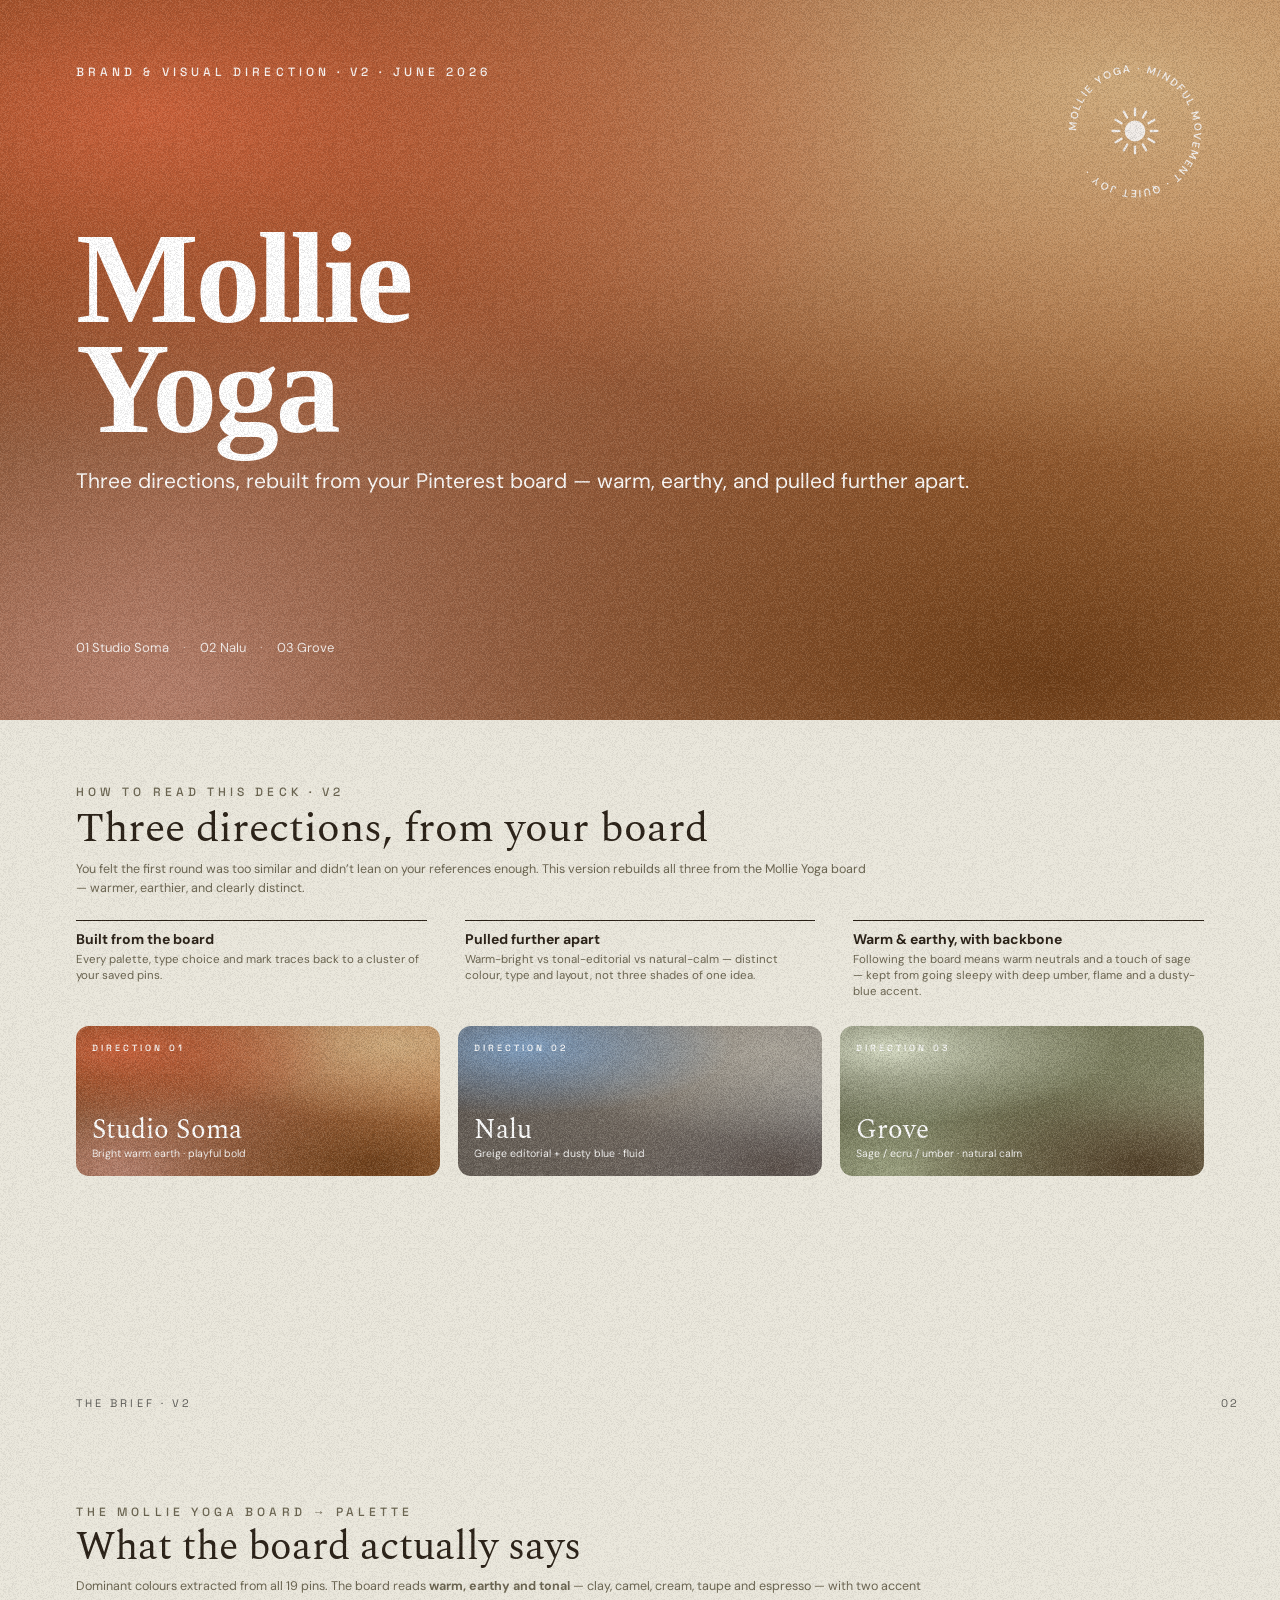
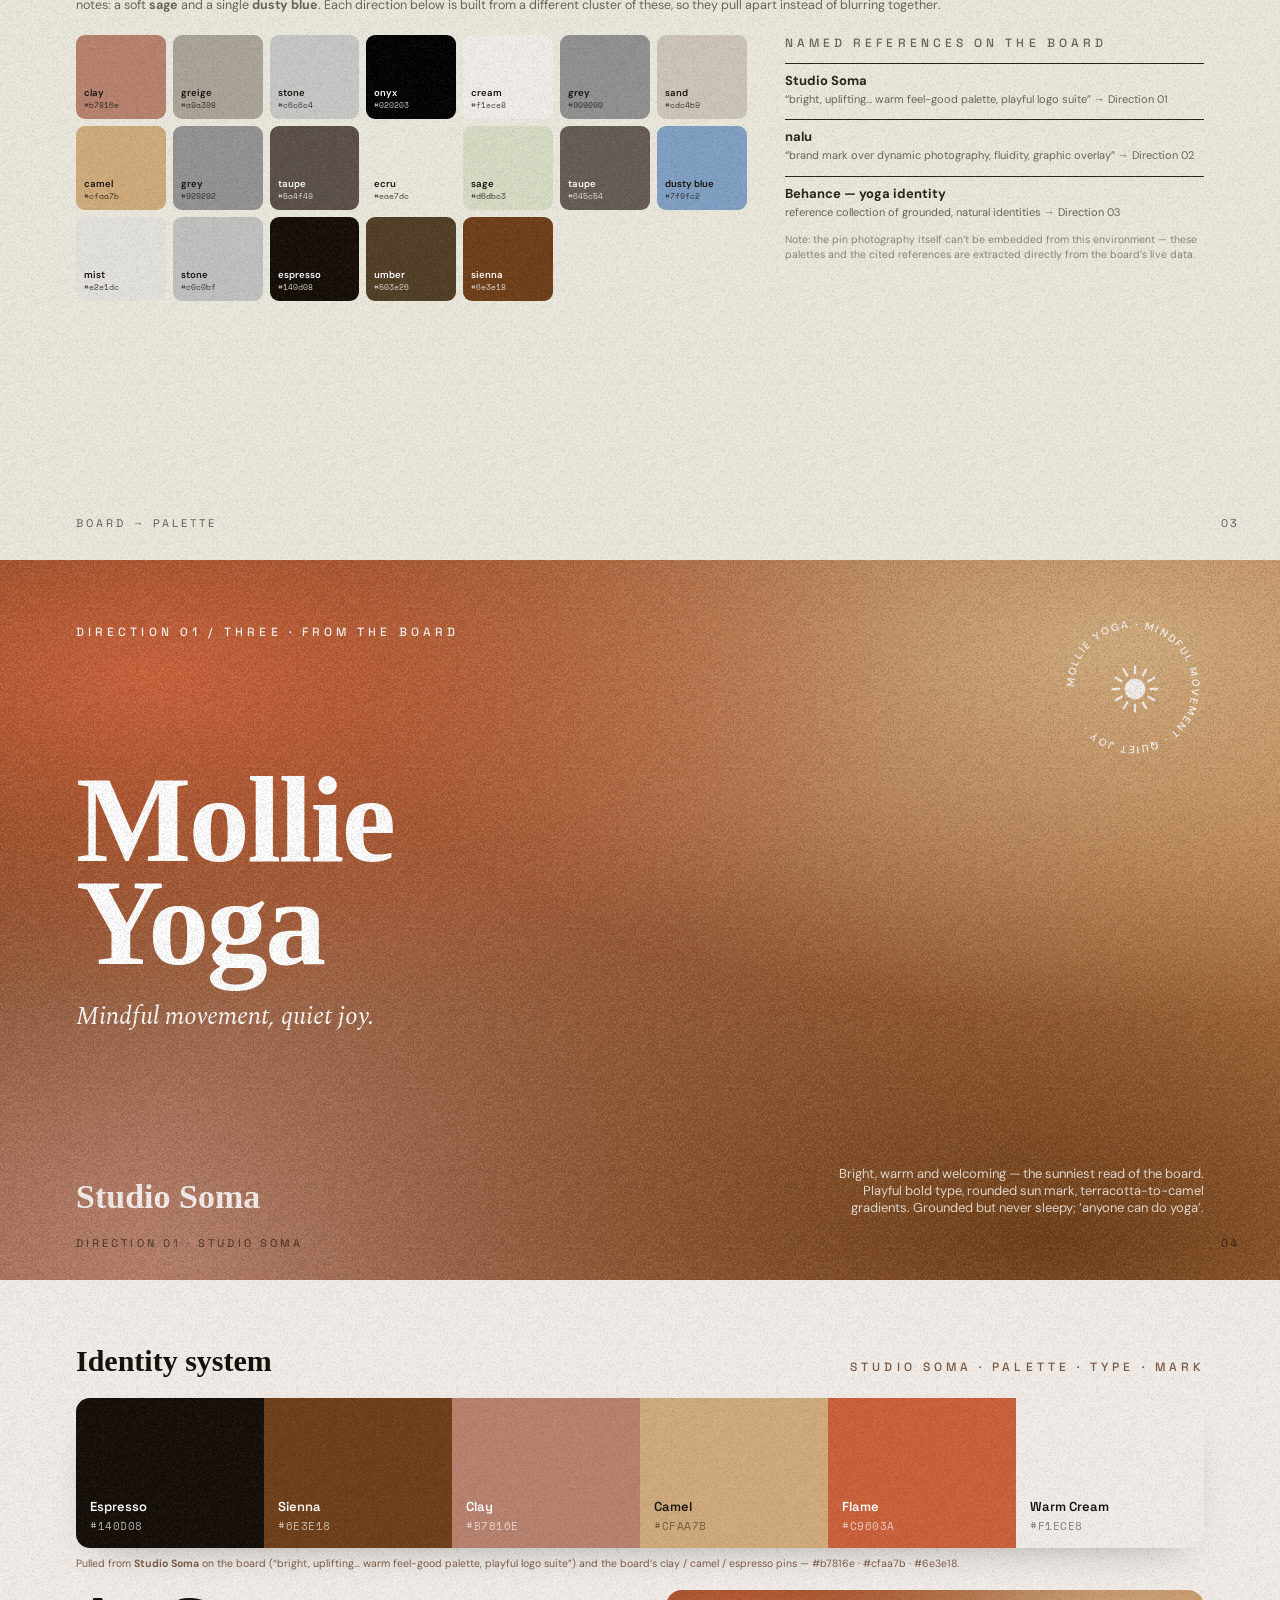
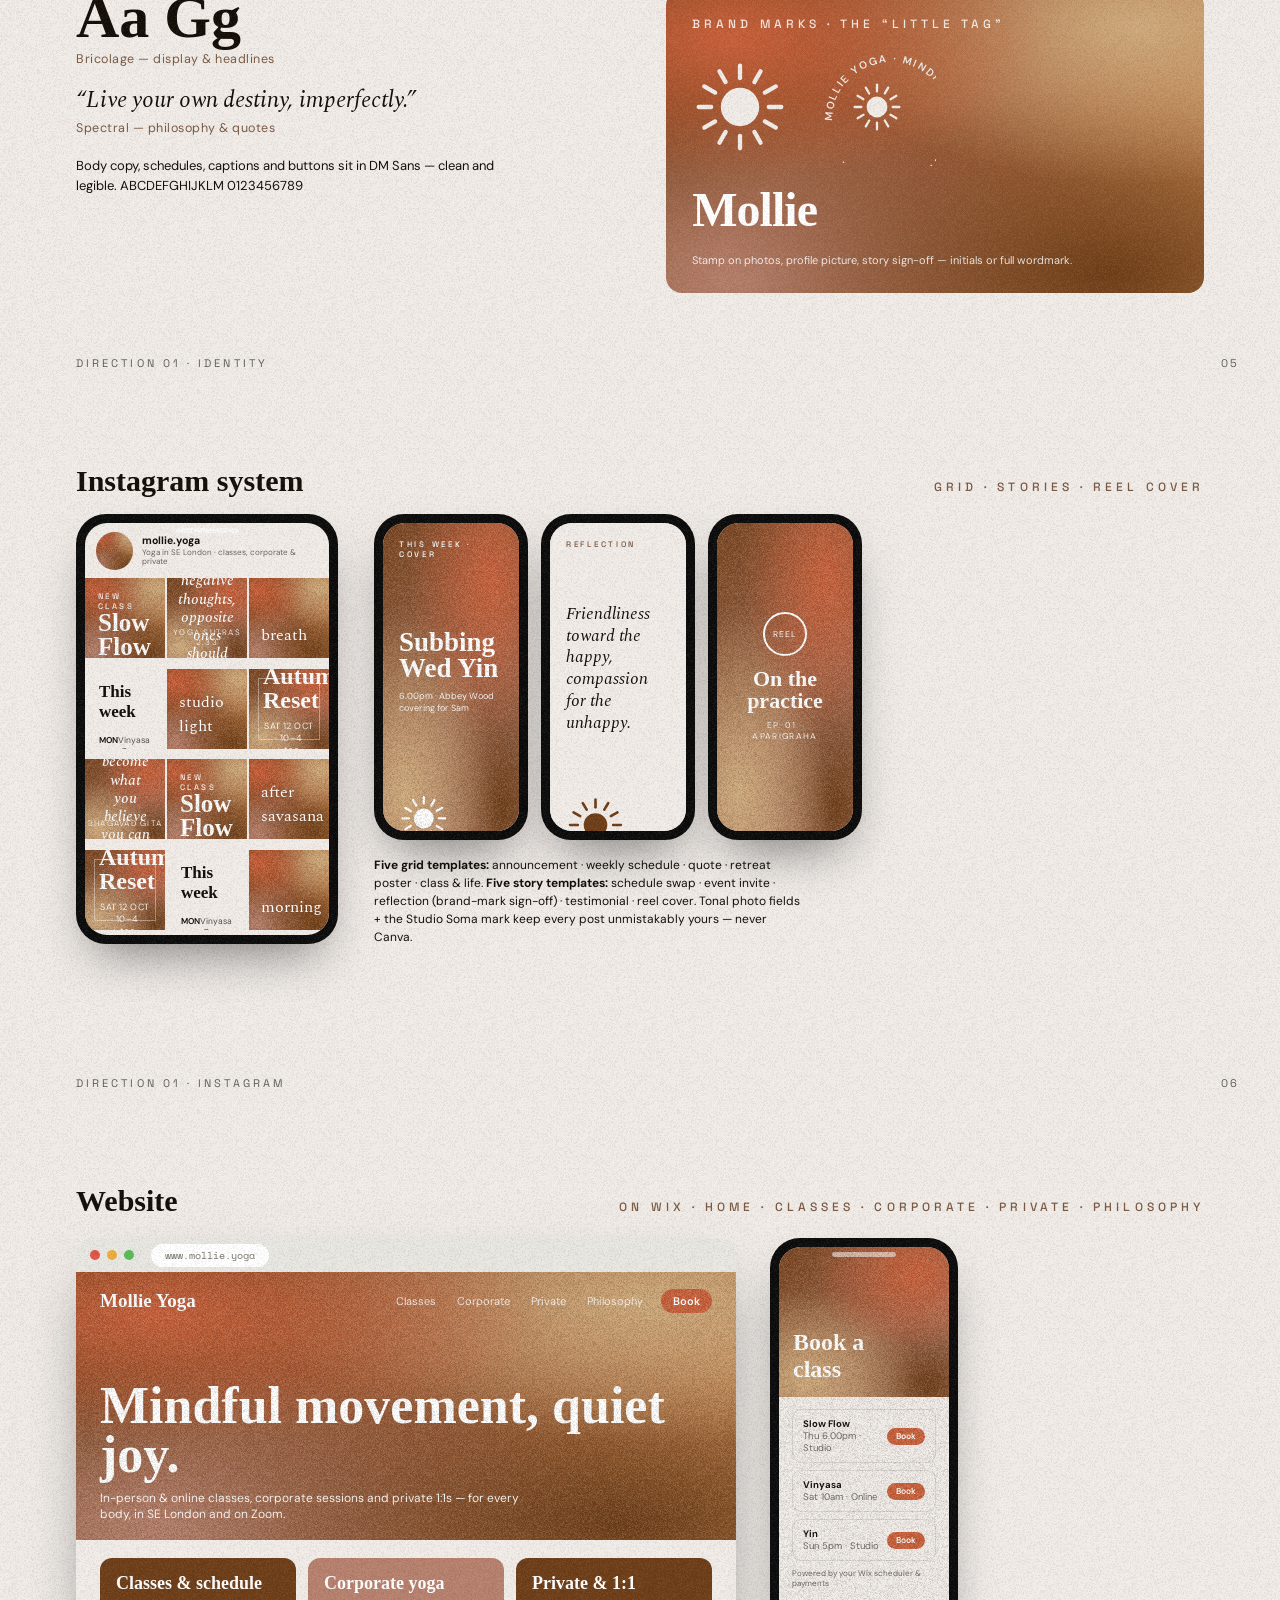
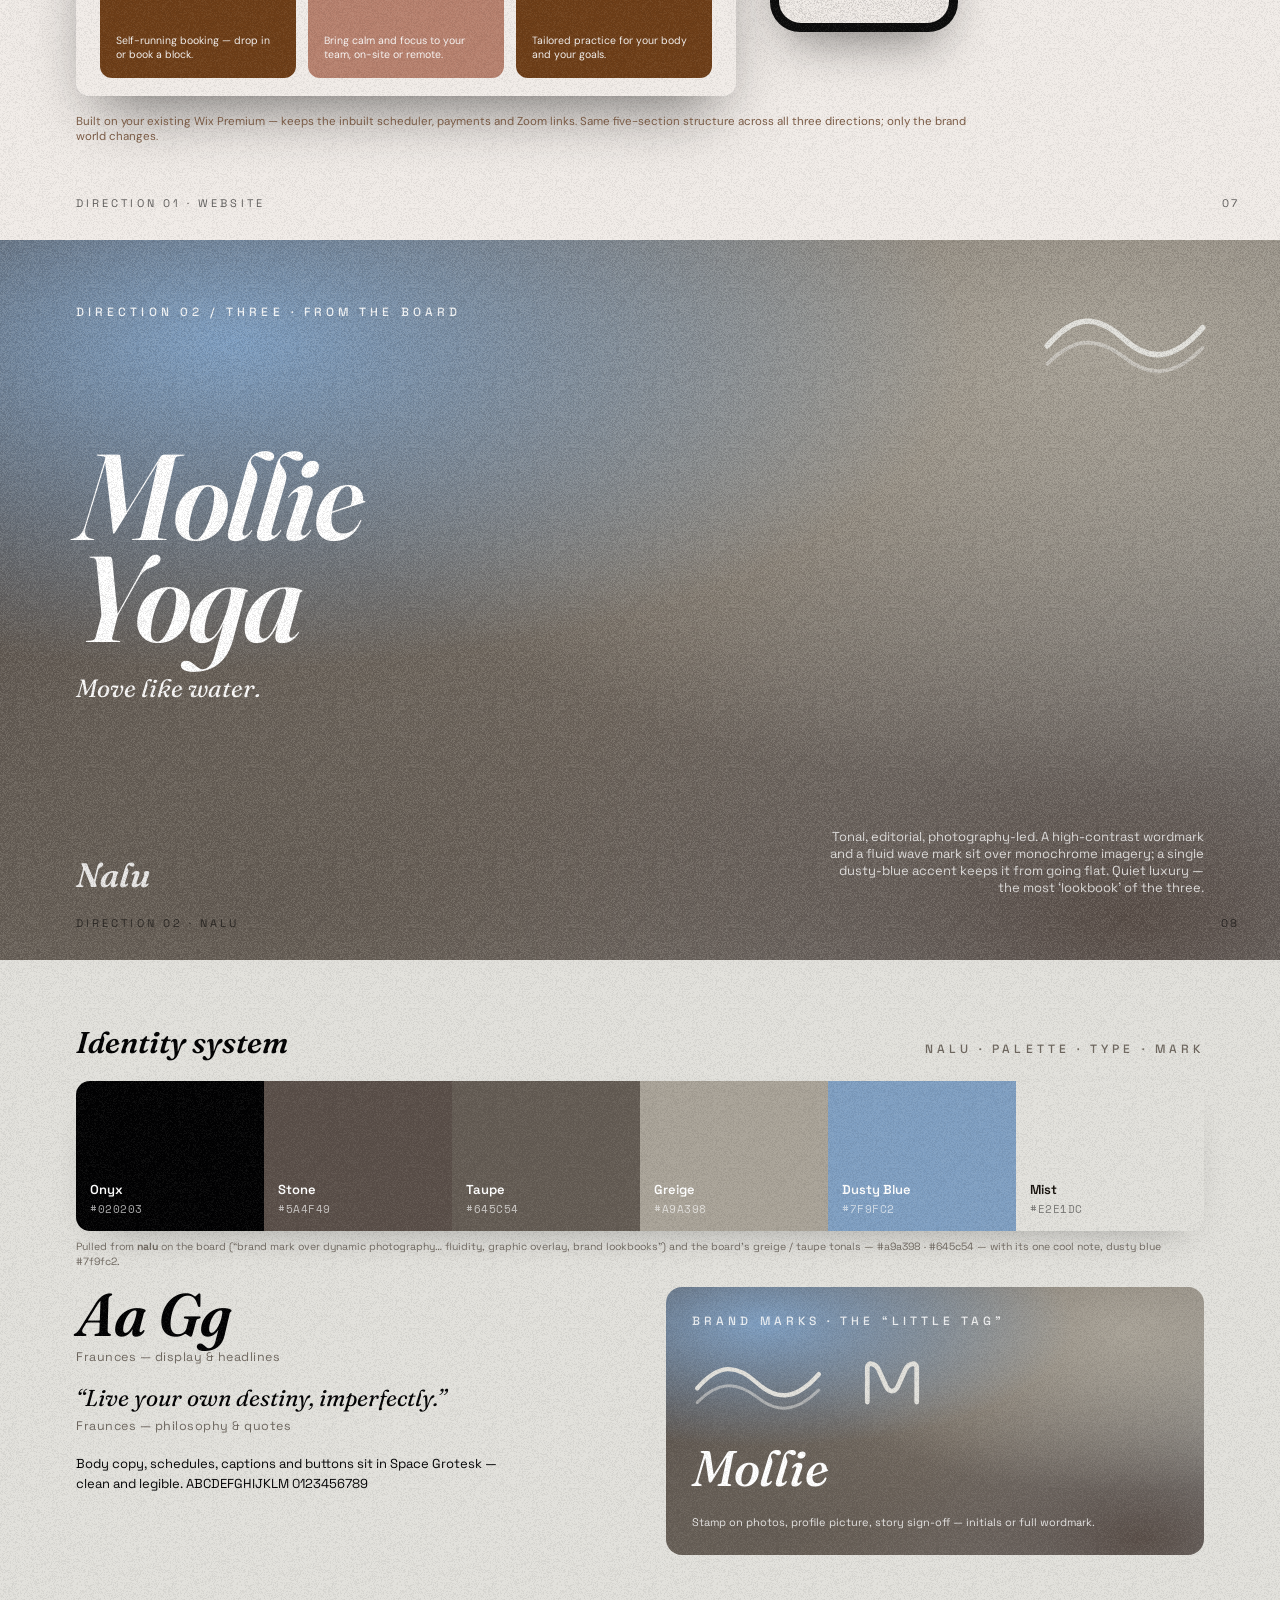
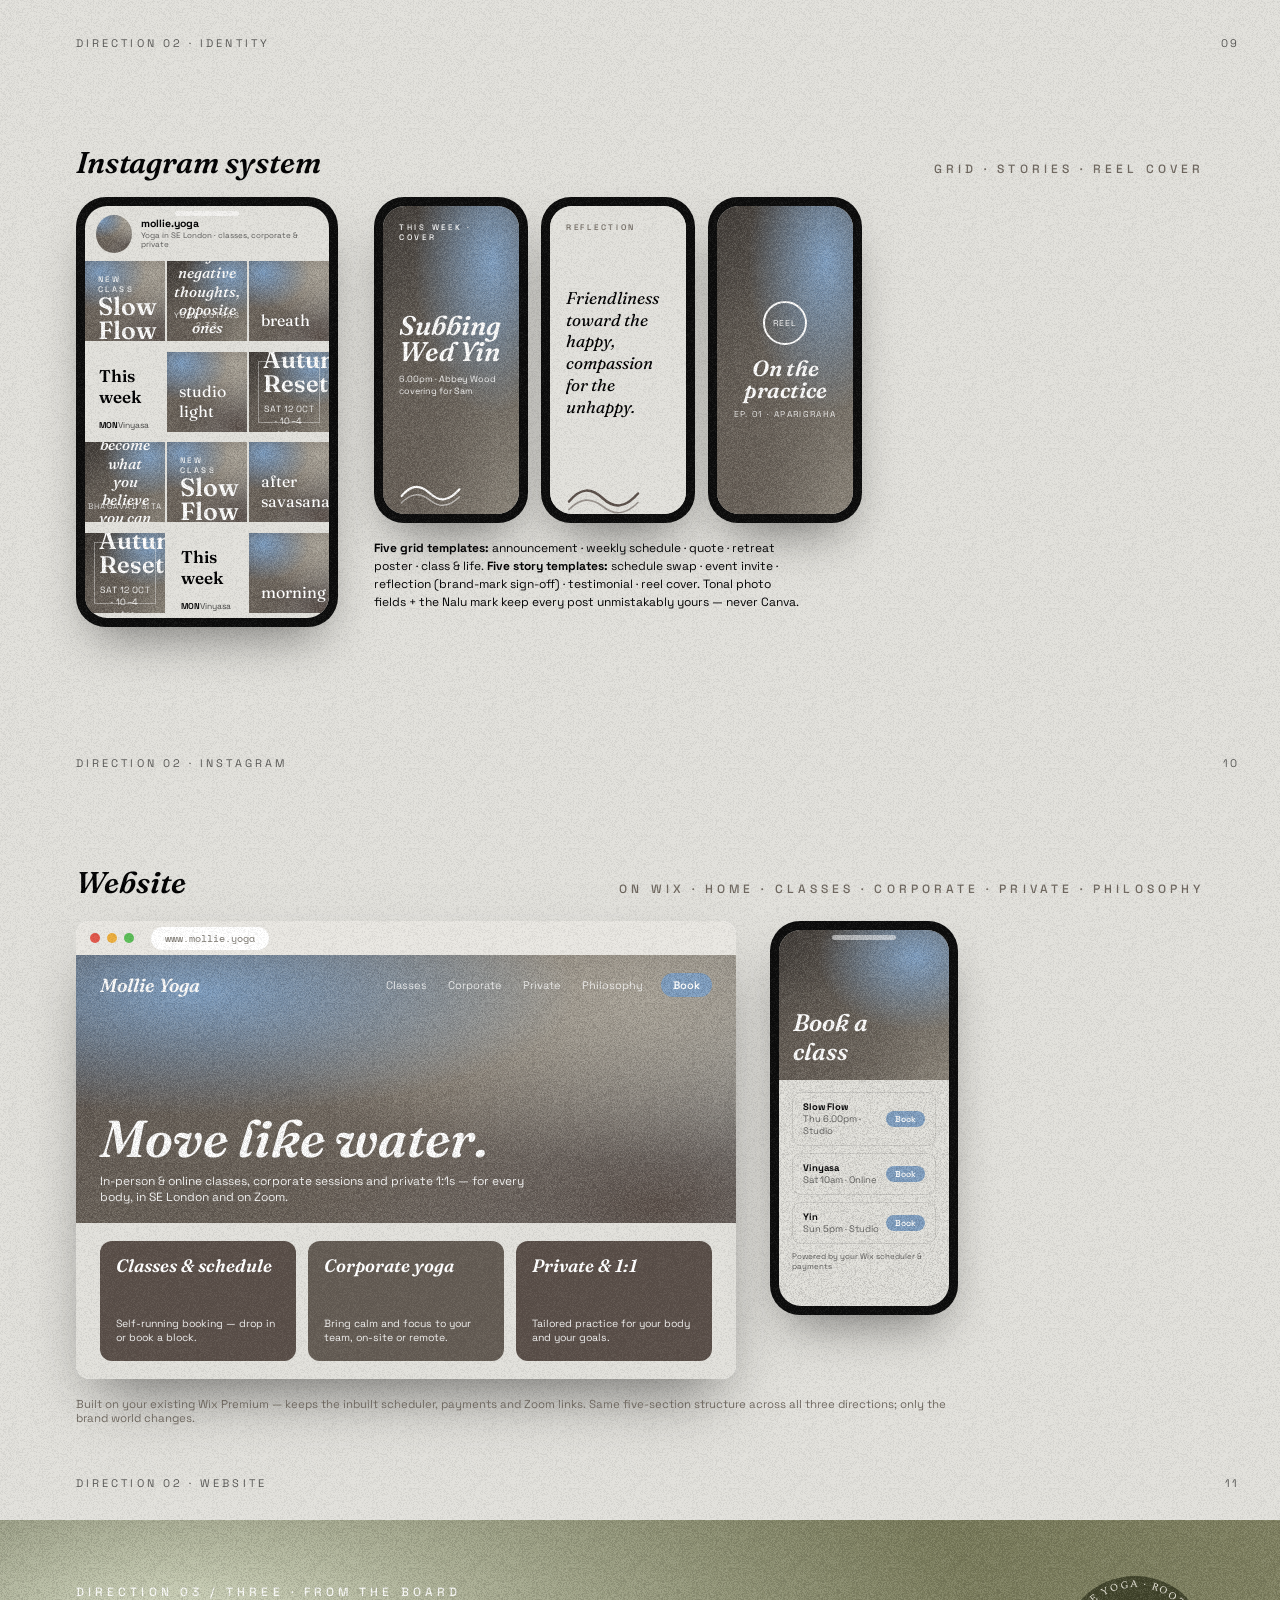
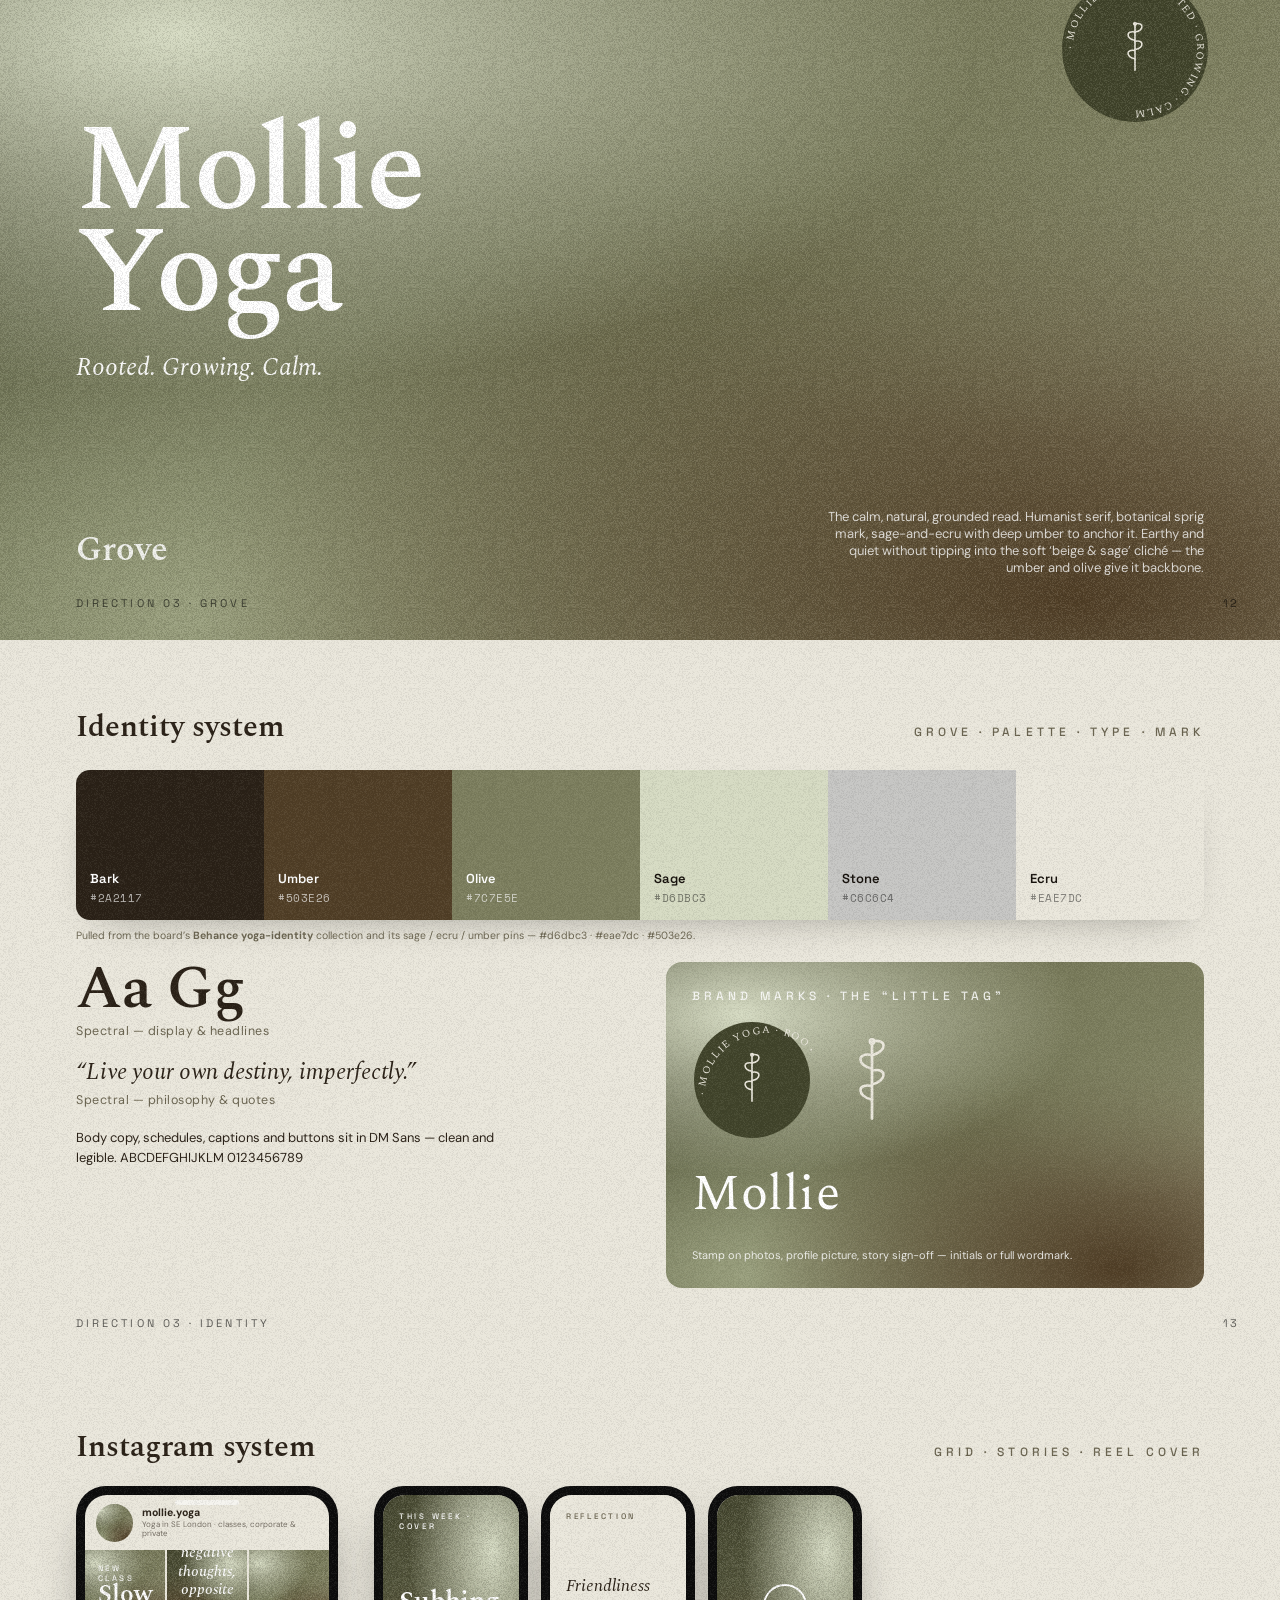
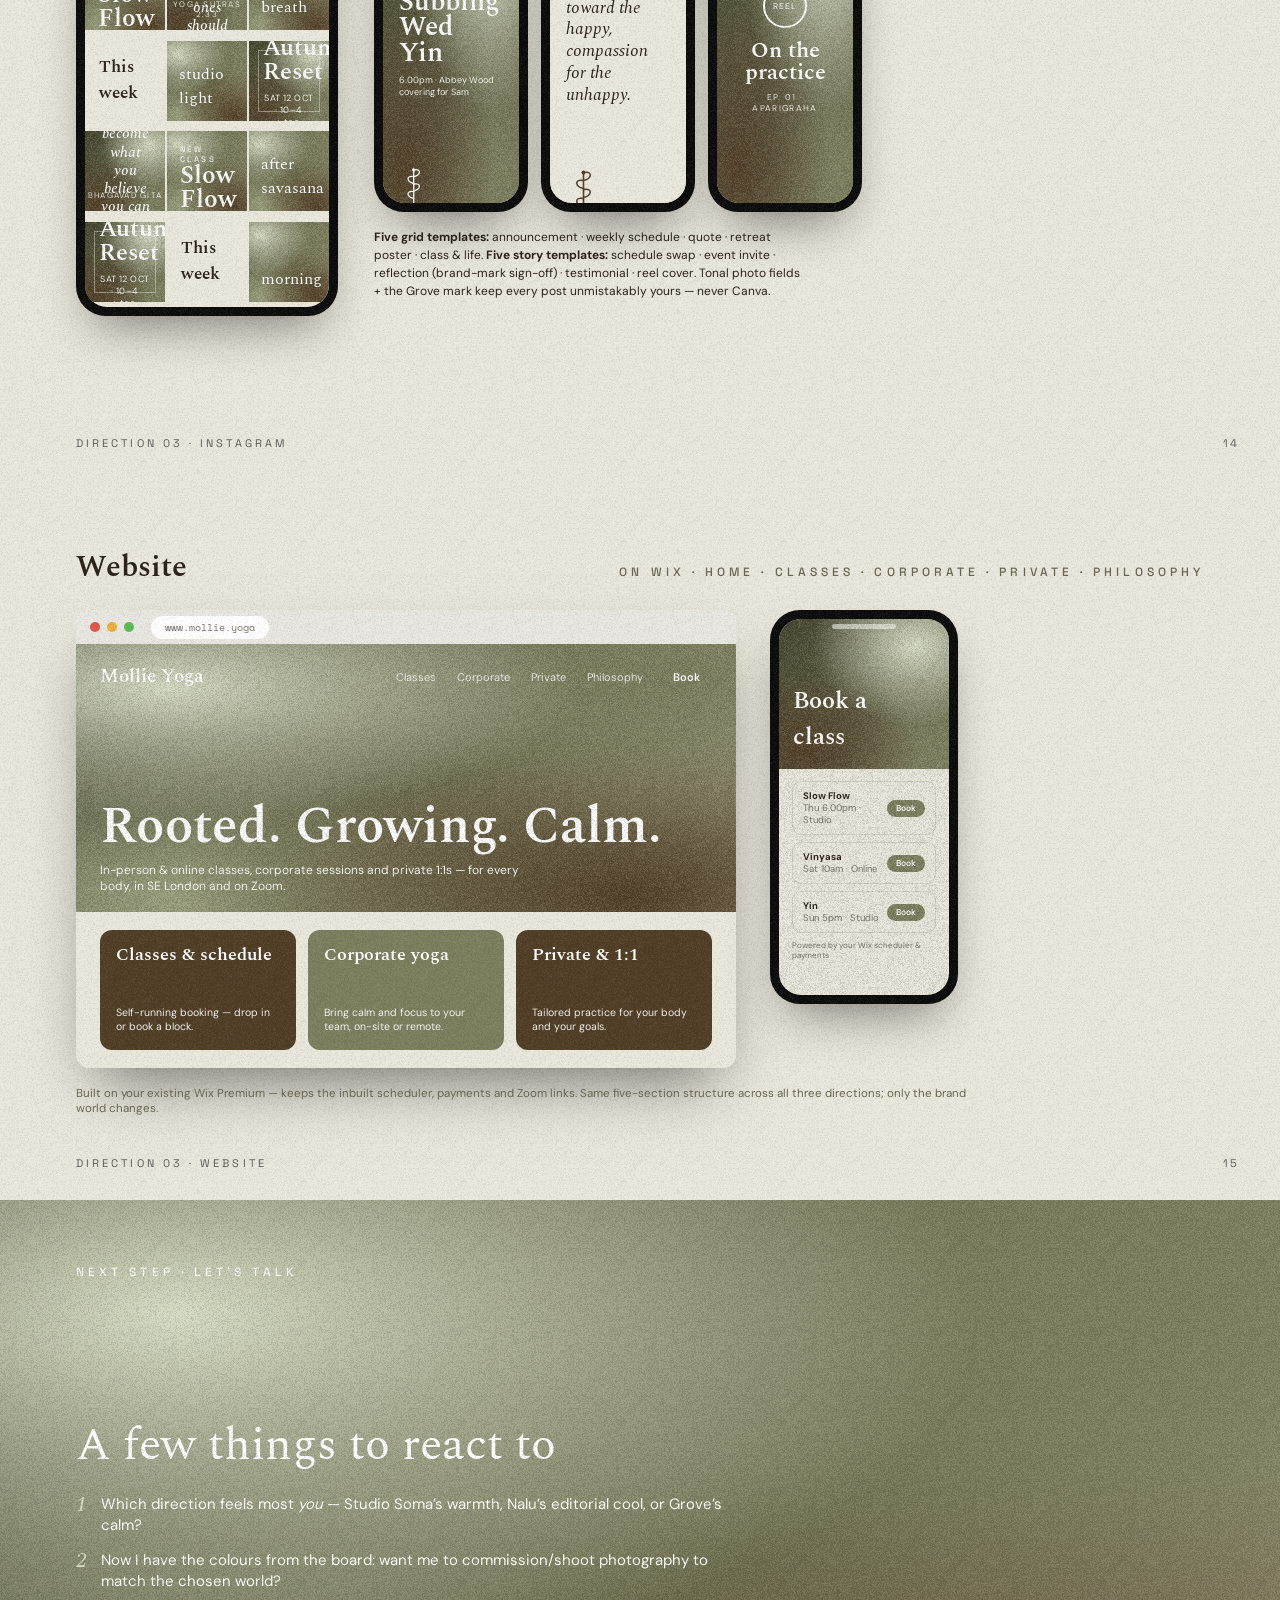
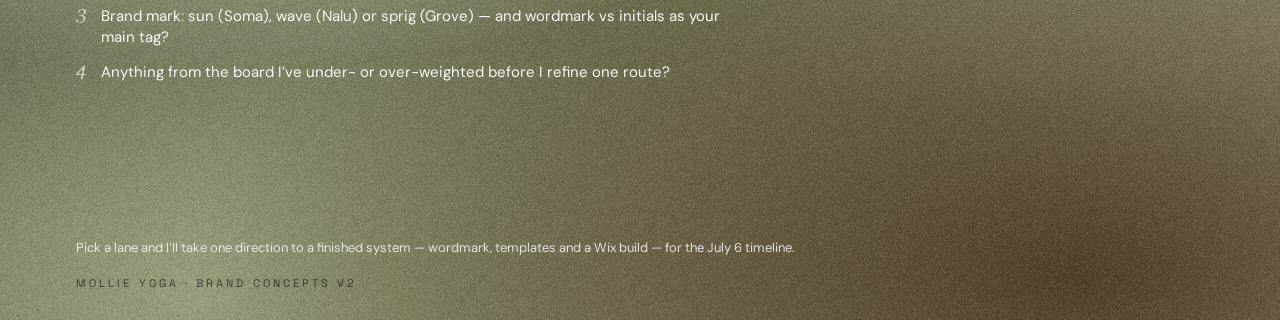
==== commit 7ba5e617: "Rebuild brand deck v2 from the Mollie Yoga Pinterest board Pulled all 19 pins (titles, descriptions," ====
--- a/deck/index.html
+++ b/deck/index.html
@@ -1,36 +1,39 @@
 <!doctype html><html><head><meta charset="utf-8"><link rel="stylesheet" href="css/deck.css"><style>
-/* ---- abstract gradient fields (stand in for photography) ---- */
-.c1-aurora{background:
- radial-gradient(120% 95% at 10% 16%, #1C7C7A 0%, transparent 52%),
- radial-gradient(120% 100% at 88% 10%, #2E5BD6 0%, transparent 52%),
- radial-gradient(135% 115% at 80% 96%, #7140C2 0%, transparent 55%),
- radial-gradient(120% 115% at 16% 98%, #0E3B32 0%, transparent 58%),
- radial-gradient(55% 55% at 64% 58%, #F4A23E 0%, transparent 42%),
- linear-gradient(118deg,#0E3B32,#173c6b 55%,#3c2a78);}
-.c1-aurora2{background:
- radial-gradient(100% 90% at 80% 22%, #2E5BD6 0%, transparent 55%),
- radial-gradient(110% 100% at 14% 84%, #1C7C7A 0%, transparent 55%),
- radial-gradient(90% 90% at 88% 90%, #8A5CD1 0%, transparent 55%),
- radial-gradient(50% 50% at 30% 22%, #F4A23E 0%, transparent 45%),
- linear-gradient(150deg,#10463a,#243a73 60%,#46307f);}
+/* 01 Studio Soma — warm bright earth */
+.c1-field{background:
+ radial-gradient(120% 95% at 12% 16%, #C9603A 0%, transparent 50%),
+ radial-gradient(120% 100% at 88% 12%, #CFAA7B 0%, transparent 52%),
+ radial-gradient(130% 115% at 82% 94%, #6E3E18 0%, transparent 55%),
+ radial-gradient(120% 110% at 16% 96%, #B7816E 0%, transparent 56%),
+ linear-gradient(120deg,#6E3E18,#9c5a36 52%,#c98a52);}
+.c1-field2{background:
+ radial-gradient(110% 95% at 80% 18%, #C9603A 0%, transparent 55%),
+ radial-gradient(120% 110% at 16% 88%, #CFAA7B 0%, transparent 55%),
+ radial-gradient(90% 90% at 88% 92%, #6E3E18 0%, transparent 55%),
+ linear-gradient(135deg,#7a4520,#b7816e);}
 
+/* 02 Nalu — greige tonal monochrome + dusty blue note */
 .c2-field{background:
- radial-gradient(100% 90% at 82% 18%, #16575E 0%, transparent 54%),
- radial-gradient(110% 100% at 16% 10%, #3E2147 0%, transparent 55%),
- radial-gradient(120% 115% at 90% 96%, #C24A2C 0%, transparent 52%),
- radial-gradient(80% 80% at 30% 84%, #5E6B33 0%, transparent 56%),
- radial-gradient(45% 45% at 60% 50%, #EE7A2E 0%, transparent 42%),
- linear-gradient(135deg,#1F3D2B,#182f2c 58%,#2c1731);}
+ radial-gradient(120% 95% at 18% 14%, #7F9FC2 0%, transparent 48%),
+ radial-gradient(120% 110% at 86% 16%, #A9A398 0%, transparent 55%),
+ radial-gradient(120% 115% at 88% 94%, #5A4F49 0%, transparent 55%),
+ radial-gradient(90% 90% at 20% 92%, #645C54 0%, transparent 58%),
+ linear-gradient(140deg,#4e4641,#7d756b 55%,#9aa0a3);}
 .c2-field2{background:
- radial-gradient(110% 95% at 18% 16%, #16575E 0%, transparent 55%),
- radial-gradient(120% 110% at 86% 92%, #C24A2C 0%, transparent 52%),
- radial-gradient(80% 80% at 78% 16%, #3E2147 0%, transparent 55%),
- linear-gradient(120deg,#1c3826,#251433);}
+ radial-gradient(110% 95% at 80% 18%, #7F9FC2 0%, transparent 52%),
+ radial-gradient(120% 110% at 16% 88%, #645C54 0%, transparent 58%),
+ linear-gradient(135deg,#3f3a36,#8a8378);}
 
-.c3-duo{background:
- radial-gradient(120% 100% at 80% 18%, #2952CC 0%, transparent 60%),
- radial-gradient(110% 100% at 16% 90%, #1E7A55 0%, transparent 58%),
- radial-gradient(90% 90% at 90% 96%, #4B2E83 0%, transparent 55%),
- radial-gradient(60% 60% at 40% 26%, #F2762E 0%, transparent 48%),
- linear-gradient(135deg,#2643a8,#284a86 55%,#3f2a73);}
-</style></head><body><section class="page cover"><div class="c1-aurora grain" style="position:absolute;inset:0"></div><div style="position:absolute;top:60px;right:74px;z-index:12"><svg width="150" height="150" viewBox="0 0 150 150"><defs><path id="c1ring" fill="none" d="M75.0,75.0 m-60.0,0 a60.0,60.0 0 1,1 120.0,0 a60.0,60.0 0 1,1 -120.0,0"/></defs><text font-family="Space Grotesk" font-weight="500" font-size="11" letter-spacing="0.18em" fill="#F2F1EA"><textPath href="#c1ring" startOffset="0">MOLLIE YOGA · MOVE WITH THE BREATH · </textPath></text><g transform="translate(49.0,53.0) scale(0.34)"><path d="M14,86 C14,40 30,22 46,22 C64,22 64,70 75,70 C86,70 86,22 104,22 C120,22 136,40 136,86" stroke="#F2F1EA" stroke-width="9" fill="none" stroke-linecap="round"/></g></svg></div><div class="pad col" style="justify-content:space-between"><div class="eyebrow" style="color:rgba(255,255,255,.92)">Brand & Visual Direction · June 2026</div><div><div style="font-family:Fraunces;font-style:italic;font-weight:600;color:#fff;font-size:138px;line-height:.82;letter-spacing:-.02em">Mollie<br>Yoga</div><div style="font-family:Space Grotesk;color:#fff;font-size:21px;letter-spacing:.02em;margin-top:26px;opacity:.95">Three brand directions to align on — colour, type, mark, Instagram & website.</div></div><div class="row" style="gap:14px;align-items:center;color:#fff;font-family:Space Grotesk;font-size:13px;letter-spacing:.05em"><span style="opacity:.85">01 In Flow</span><span style="opacity:.5">·</span><span style="opacity:.85">02 Earth &amp; Ember</span><span style="opacity:.5">·</span><span style="opacity:.85">03 Talisman</span></div></div></section><section class="page overview"><div style="position:absolute;inset:0;background:#F2F1EA"></div><div class="paper-grain grain" style="position:absolute;inset:0"></div><div class="pad col"><div class="eyebrow" style="color:#5b6b62">How to read this deck</div><div style="font-family:Fraunces;font-style:italic;font-weight:600;font-size:42px;color:#15271f;margin-top:8px;line-height:1.0">What we’re aligning on</div><div style="font-family:Space Grotesk;font-size:13px;color:#5b6b62;margin-top:10px;max-width:760px;line-height:1.5">Pulled straight from your likes / dislikes and our call. Three directions follow — each a complete world (palette, type, a little brand mark, Instagram templates and a website). They’re starting points, not finished art; nothing here is precious.</div><div style="height:22px"></div><div style="display:grid;grid-template-columns:1fr 1fr 1fr;gap:18px 38px"><div style="border-top:1.5px solid #15271f;padding-top:9px"><div style="font-family:Space Grotesk;font-weight:600;font-size:14px;color:#15271f">Type with movement</div><div style="font-family:Space Grotesk;font-size:11.5px;color:#5b6b62;margin-top:4px;line-height:1.35">Fonts and captions that flow and curve with the body.</div></div><div style="border-top:1.5px solid #15271f;padding-top:9px"><div style="font-family:Space Grotesk;font-weight:600;font-size:14px;color:#15271f">Bold text + photo</div><div style="font-family:Space Grotesk;font-size:11.5px;color:#5b6b62;margin-top:4px;line-height:1.35">Posts that are confidently just words, or words over abstract image.</div></div><div style="border-top:1.5px solid #15271f;padding-top:9px"><div style="font-family:Space Grotesk;font-weight:600;font-size:14px;color:#15271f">Gradient / watercolour</div><div style="font-family:Space Grotesk;font-size:11.5px;color:#5b6b62;margin-top:4px;line-height:1.35">Dreamy, abstract photography and colour fields.</div></div><div style="border-top:1.5px solid #15271f;padding-top:9px"><div style="font-family:Space Grotesk;font-weight:600;font-size:14px;color:#15271f">Colour, not cliché</div><div style="font-family:Space Grotesk;font-size:11.5px;color:#5b6b62;margin-top:4px;line-height:1.35">Green · blue · violet with warm highlights. No beige & sage.</div></div><div style="border-top:1.5px solid #15271f;padding-top:9px"><div style="font-family:Space Grotesk;font-weight:600;font-size:14px;color:#15271f">Symbol & spirit</div><div style="font-family:Space Grotesk;font-size:11.5px;color:#5b6b62;margin-top:4px;line-height:1.35">Prayer hands, yin-yang, sun, the elements — drawn modern.</div></div><div style="border-top:1.5px solid #15271f;padding-top:9px"><div style="font-family:Space Grotesk;font-weight:600;font-size:14px;color:#15271f">Earthy + a little fire</div><div style="font-family:Space Grotesk;font-size:11.5px;color:#5b6b62;margin-top:4px;line-height:1.35">Grounded and approachable, with challenge and heat.</div></div></div><div style="height:24px"></div><div class="row" style="gap:18px"><div class="c1-aurora grain" style="flex:1;border-radius:13px;height:118px;position:relative;overflow:hidden;display:flex;flex-direction:column;justify-content:space-between;padding:14px;color:#fff"><div class="eyebrow" style="font-size:9px">DIRECTION 01</div><div><div style="font-family:Fraunces;font-style:italic;font-weight:600;font-size:24px">In Flow</div><div style="font-family:Space Grotesk;font-size:10px;opacity:.92;margin-top:2px">Aurora gradients & kinetic type</div></div></div><div class="c2-field grain" style="flex:1;border-radius:13px;height:118px;position:relative;overflow:hidden;display:flex;flex-direction:column;justify-content:space-between;padding:14px;color:#fff"><div class="eyebrow" style="font-size:9px">DIRECTION 02</div><div><div style="font-family:Fraunces;font-style:italic;font-weight:600;font-size:24px">Earth & Ember</div><div style="font-family:Space Grotesk;font-size:10px;opacity:.92;margin-top:2px">Bold, grounded, lit by fire</div></div></div><div class="c3-duo grain" style="flex:1;border-radius:13px;height:118px;position:relative;overflow:hidden;display:flex;flex-direction:column;justify-content:space-between;padding:14px;color:#fff"><div class="eyebrow" style="font-size:9px">DIRECTION 03</div><div><div style="font-family:Fraunces;font-style:italic;font-weight:600;font-size:24px">Talisman</div><div style="font-family:Space Grotesk;font-size:10px;opacity:.92;margin-top:2px">Folk-modern symbols & flat colour</div></div></div></div><div style="height:20px"></div><div class="row" style="align-items:center;gap:16px;flex-wrap:wrap"><span style="font-family:Space Grotesk;font-weight:600;font-size:12px;letter-spacing:.16em;color:#b9442f">STAYING WELL AWAY FROM</span><span style="display:inline-block;border:1.3px solid #b9442f;color:#b9442f;border-radius:20px;padding:5px 12px;font-family:Space Grotesk;font-size:11px;margin:0 7px 7px 0">✕ Beige & sage wellness palettes</span><span style="display:inline-block;border:1.3px solid #b9442f;color:#b9442f;border-radius:20px;padding:5px 12px;font-family:Space Grotesk;font-size:11px;margin:0 7px 7px 0">✕ Soft, timid, “gentle” type</span><span style="display:inline-block;border:1.3px solid #b9442f;color:#b9442f;border-radius:20px;padding:5px 12px;font-family:Space Grotesk;font-size:11px;margin:0 7px 7px 0">✕ Hand-drawn / whimsy</span><span style="display:inline-block;border:1.3px solid #b9442f;color:#b9442f;border-radius:20px;padding:5px 12px;font-family:Space Grotesk;font-size:11px;margin:0 7px 7px 0">✕ Generic asana stick-figures</span><span style="display:inline-block;border:1.3px solid #b9442f;color:#b9442f;border-radius:20px;padding:5px 12px;font-family:Space Grotesk;font-size:11px;margin:0 7px 7px 0">✕ Anything that looks like a Canva template</span></div></div><div class="tag-foot">THE BRIEF</div><div class="pagenum">02</div></section><section class="page c1-aurora"><div class="c1-aurora grain" style="position:absolute;inset:0"></div><div style="position:absolute;top:54px;right:70px;z-index:12"><svg width="150" height="110" viewBox="0 0 150 110" fill="none"><path d="M14,86 C14,40 30,22 46,22 C64,22 64,70 75,70 C86,70 86,22 104,22 C120,22 136,40 136,86" stroke="#fff" stroke-width="7" stroke-linecap="round" stroke-linejoin="round"/><path d="M6,96 C46,80 104,80 144,96" stroke="#fff" stroke-width="4.3" stroke-linecap="round" opacity="0.65"/></svg></div><div class="pad col" style="justify-content:space-between"><div class="row" style="justify-content:space-between;align-items:flex-start"><div class="eyebrow" style="color:rgba(255,255,255,.9)">Direction 01 / Three</div></div><div><div style="font-family:Fraunces;color:#fff;font-weight:600;font-size:128px;line-height:.84;letter-spacing:-.02em;font-style:italic">Mollie<br>Yoga</div><div style="font-family:Space Grotesk;color:#fff;font-size:24px;margin-top:26px;letter-spacing:.01em;opacity:.95;font-style:italic;font-family:Fraunces">Move with the breath.</div></div><div class="row" style="justify-content:space-between;align-items:flex-end;color:rgba(255,255,255,.85);font-family:Space Grotesk;font-size:13px;letter-spacing:.04em"><div style="font-size:34px;font-family:Fraunces;font-weight:600;font-style:italic">In Flow</div><div style="text-align:right;max-width:360px;opacity:.92">Aurora gradients flow green → blue → violet, warmed by a single amber. Dreamy, watery, kinetic — your photos drop straight into these fields.</div></div></div><div class="tag-foot">DIRECTION 01 · IN FLOW</div><div class="pagenum">03</div></section><section class="page ident"><div style="position:absolute;inset:0;background:#F2F1EA"></div><div class="paper-grain grain" style="position:absolute;inset:0"></div><div class="pad col" style="gap:0"><div class="row" style="justify-content:space-between;align-items:baseline"><div style="font-family:Fraunces;font-weight:600;font-size:30px;color:#15271f;font-style:italic;">Identity system</div><div class="eyebrow" style="color:#5b6b62">In Flow · palette · type · mark</div></div><div style="height:22px"></div><div class="swatches" style="box-shadow:0 16px 40px -24px rgba(0,0,0,.4)"><div class="sw" style="background:#0E3B32;color:#fff"><div class="nm">Deep Pine</div><div class="hx" style="color:rgba(255,255,255,.78)">#0E3B32</div></div><div class="sw" style="background:#1C7C7A;color:#fff"><div class="nm">Tidal Teal</div><div class="hx" style="color:rgba(255,255,255,.78)">#1C7C7A</div></div><div class="sw" style="background:#2E5BD6;color:#fff"><div class="nm">Lapis Blue</div><div class="hx" style="color:rgba(255,255,255,.78)">#2E5BD6</div></div><div class="sw" style="background:#6E3FB0;color:#fff"><div class="nm">Iris Violet</div><div class="hx" style="color:rgba(255,255,255,.78)">#6E3FB0</div></div><div class="sw" style="background:#8A5CD1;color:#fff"><div class="nm">Amethyst</div><div class="hx" style="color:rgba(255,255,255,.78)">#8A5CD1</div></div><div class="sw" style="background:#F4A23E;color:#11110f"><div class="nm">Amber Flare</div><div class="hx" style="color:rgba(0,0,0,.6)">#F4A23E</div></div><div class="sw" style="background:#F2F1EA;color:#11110f"><div class="nm">Mist Paper</div><div class="hx" style="color:rgba(0,0,0,.6)">#F2F1EA</div></div></div><div style="height:30px"></div><div class="row" style="gap:48px"><div style="flex:1.15"><div style="font-family:Fraunces;font-weight:600;font-size:62px;line-height:.92;color:#15271f;font-style:italic;">Aa Gg</div><div style="font-family:Fraunces;font-size:13px;letter-spacing:.04em;color:#5b6b62;margin-top:6px">Fraunces — display & headlines</div><div style="font-family:Fraunces;font-style:italic;font-size:23px;color:#15271f;margin-top:22px;line-height:1.2">“Live your own destiny, imperfectly.”</div><div style="font-family:Space Grotesk;font-size:13px;letter-spacing:.04em;color:#5b6b62;margin-top:6px">Fraunces — philosophy & quotes</div><div style="font-family:Space Grotesk;font-size:13.5px;line-height:1.5;color:#15271f;margin-top:22px;max-width:420px">The quick brown fox. Body copy, schedules, captions and buttons sit in Space Grotesk — clean, legible, modern. ABCDEFGHIJKLM 0123456789</div></div><div style="flex:1;border-radius:16px;padding:26px;display:flex;flex-direction:column;justify-content:space-between;gap:18px;" class="c1-aurora"><div class="eyebrow" style="color:rgba(255,255,255,.85)">Brand marks · the “little tag”</div><div style="display:flex;gap:34px;align-items:center"><svg width="140" height="104" viewBox="0 0 150 110" fill="none"><path d="M14,86 C14,40 30,22 46,22 C64,22 64,70 75,70 C86,70 86,22 104,22 C120,22 136,40 136,86" stroke="#F2F1EA" stroke-width="7" stroke-linecap="round" stroke-linejoin="round"/><path d="M6,96 C46,80 104,80 144,96" stroke="#F2F1EA" stroke-width="4.3" stroke-linecap="round" opacity="0.65"/></svg><svg width="132" height="132" viewBox="0 0 132 132"><defs><path id="c1ring" fill="none" d="M66.0,66.0 m-51.0,0 a51.0,51.0 0 1,1 102.0,0 a51.0,51.0 0 1,1 -102.0,0"/></defs><text font-family="Space Grotesk" font-weight="500" font-size="11" letter-spacing="0.18em" fill="#F2F1EA"><textPath href="#c1ring" startOffset="0">MOLLIE YOGA · MOVE WITH THE BREATH · </textPath></text><g transform="translate(40.0,44.0) scale(0.34)"><path d="M14,86 C14,40 30,22 46,22 C64,22 64,70 75,70 C86,70 86,22 104,22 C120,22 136,40 136,86" stroke="#F2F1EA" stroke-width="9" fill="none" stroke-linecap="round"/></g></svg></div><div style="font-family:Fraunces;font-style:italic;font-weight:600;font-size:52px;color:#fff">Mollie</div><div style="font-family:Space Grotesk;font-size:11px;color:rgba(255,255,255,.85);letter-spacing:.03em">Works as a stamp on photos, a profile picture, and a sign-off on stories.</div></div></div></div><div class="tag-foot">DIRECTION 01 · IDENTITY</div><div class="pagenum">04</div></section><section class="page ig"><div style="position:absolute;inset:0;background:#F2F1EA"></div><div class="paper-grain grain" style="position:absolute;inset:0"></div><div class="pad col"><div class="row" style="justify-content:space-between;align-items:baseline"><div style="font-family:Fraunces;font-weight:600;font-size:30px;color:#15271f;font-style:italic;">Instagram system</div><div class="eyebrow" style="color:#5b6b62">grid · stories · reel cover</div></div><div style="height:16px"></div><div class="row" style="gap:36px;align-items:flex-start"><div><div class="phone" style="width:262px;height:430px"><div class="notch"></div><div class="screen" style="background:#F2F1EA"><div style="display:flex;align-items:center;gap:9px;padding:9px 11px 8px"><div style="width:38px;height:38px;border-radius:50%;overflow:hidden;position:relative" class="c1-aurora grain"></div><div style="font-family:Space Grotesk;font-size:10.5px;color:#15271f;line-height:1.2"><b>mollie.yoga</b><div style="opacity:.6;font-size:8px">Yoga in SE London · classes, corporate & private</div></div></div><div class="iggrid" style="grid-template-rows:repeat(4,1fr);gap:2px;height:360px"><div class="igcell"><div class="c1-aurora grain" style="position:absolute;inset:0;"></div><div style="position:absolute;inset:0;display:flex;flex-direction:column;justify-content:space-between;padding:13px;color:#fff;z-index:5"><div class="eyebrow" style="font-size:8px;letter-spacing:.3em;opacity:.92">NEW CLASS</div><div><div style="font-family:Fraunces;font-weight:600;font-size:25px;line-height:.96;font-style:italic">Slow<br>Flow</div><div style="font-family:Space Grotesk;font-size:9px;letter-spacing:.04em;margin-top:6px;opacity:.95">Thursdays · 6.00pm<br>Abbey Wood, SE</div></div></div></div><div class="igcell"><div class="c1-aurora2 grain" style="position:absolute;inset:0;"></div><div style="position:absolute;inset:0;display:flex;align-items:center;justify-content:center;padding:18px;z-index:5"><div style="font-family:Fraunces;font-style:italic;font-weight:500;color:#fff;font-size:15px;line-height:1.22;text-align:center">"When disturbed by negative thoughts, opposite ones should be thought of."</div></div><div style="position:absolute;bottom:11px;left:0;right:0;text-align:center;color:rgba(255,255,255,.85);font-family:Space Grotesk;font-size:8px;letter-spacing:.16em;z-index:6">YOGA SUTRAS 2.33</div></div><div class="igcell"><div class="c1-aurora grain" style="position:absolute;inset:0;filter:saturate(1.05)"></div><div style="position:absolute;bottom:11px;left:12px;color:#fff;font-family:Fraunces;font-style:italicfont-size:14px;z-index:5;text-shadow:0 1px 8px rgba(0,0,0,.35)">breath</div></div><div class="igcell"><div style="position:absolute;inset:0;background:#F2F1EA;color:#15271f;padding:13px 14px;z-index:5;font-family:Space Grotesk;font-size:8.5px"><div style="font-family:Fraunces;font-weight:600;font-size:17px;margin-bottom:9px;font-style:italic">This week</div><div style="display:flex;justify-content:space-between;border-bottom:1px solid rgba(0,0,0,.10);padding:4.5px 0"><span style="font-weight:600">MON</span><span style="opacity:.7">Vinyasa · 7am</span></div><div style="display:flex;justify-content:space-between;border-bottom:1px solid rgba(0,0,0,.10);padding:4.5px 0"><span style="font-weight:600">TUE</span><span style="opacity:.7">—</span></div><div style="display:flex;justify-content:space-between;border-bottom:1px solid rgba(0,0,0,.10);padding:4.5px 0"><span style="font-weight:600">WED</span><span style="opacity:.7">Slow Flow · 6pm</span></div><div style="display:flex;justify-content:space-between;border-bottom:1px solid rgba(0,0,0,.10);padding:4.5px 0"><span style="font-weight:600">THU</span><span style="opacity:.7">Yin · 6pm</span></div><div style="display:flex;justify-content:space-between;border-bottom:1px solid rgba(0,0,0,.10);padding:4.5px 0"><span style="font-weight:600">FRI</span><span style="opacity:.7">Hatha · 9am</span></div><div style="display:flex;justify-content:space-between;border-bottom:1px solid rgba(0,0,0,.10);padding:4.5px 0"><span style="font-weight:600">SAT</span><span style="opacity:.7">Community · 10am</span></div></div></div><div class="igcell"><div class="c1-aurora grain" style="position:absolute;inset:0;filter:saturate(1.05)"></div><div style="position:absolute;bottom:11px;left:12px;color:#fff;font-family:Fraunces;font-style:italicfont-size:14px;z-index:5;text-shadow:0 1px 8px rgba(0,0,0,.35)">studio light</div></div><div class="igcell"><div class="c1-aurora2 grain" style="position:absolute;inset:0;"></div><div style="position:absolute;inset:0;border:1px solid rgba(255,255,255,.4);margin:9px;z-index:6"></div><div style="position:absolute;inset:0;display:flex;flex-direction:column;justify-content:center;text-align:center;color:#fff;z-index:5;padding:14px"><div class="eyebrow" style="font-size:8px;opacity:.9">DAY RETREAT</div><div style="font-family:Fraunces;font-weight:600;font-size:24px;line-height:.98;margin:8px 0;font-style:italic">Autumn<br>Reset</div><div style="font-family:Space Grotesk;font-size:9px;letter-spacing:.05em;opacity:.95">SAT 12 OCT · 10–4<br>+ tea, sound, stillness</div></div></div><div class="igcell"><div class="c1-aurora2 grain" style="position:absolute;inset:0;"></div><div style="position:absolute;inset:0;display:flex;align-items:center;justify-content:center;padding:18px;z-index:5"><div style="font-family:Fraunces;font-style:italic;font-weight:500;color:#fff;font-size:15px;line-height:1.22;text-align:center">"You become what you believe you can become."</div></div><div style="position:absolute;bottom:11px;left:0;right:0;text-align:center;color:rgba(255,255,255,.85);font-family:Space Grotesk;font-size:8px;letter-spacing:.16em;z-index:6">BHAGAVAD GITA</div></div><div class="igcell"><div class="c1-aurora grain" style="position:absolute;inset:0;"></div><div style="position:absolute;inset:0;display:flex;flex-direction:column;justify-content:space-between;padding:13px;color:#fff;z-index:5"><div class="eyebrow" style="font-size:8px;letter-spacing:.3em;opacity:.92">NEW CLASS</div><div><div style="font-family:Fraunces;font-weight:600;font-size:25px;line-height:.96;font-style:italic">Slow<br>Flow</div><div style="font-family:Space Grotesk;font-size:9px;letter-spacing:.04em;margin-top:6px;opacity:.95">Thursdays · 6.00pm<br>Abbey Wood, SE</div></div></div></div><div class="igcell"><div class="c1-aurora grain" style="position:absolute;inset:0;filter:saturate(1.05)"></div><div style="position:absolute;bottom:11px;left:12px;color:#fff;font-family:Fraunces;font-style:italicfont-size:14px;z-index:5;text-shadow:0 1px 8px rgba(0,0,0,.35)">after savasana</div></div><div class="igcell"><div class="c1-aurora2 grain" style="position:absolute;inset:0;"></div><div style="position:absolute;inset:0;border:1px solid rgba(255,255,255,.4);margin:9px;z-index:6"></div><div style="position:absolute;inset:0;display:flex;flex-direction:column;justify-content:center;text-align:center;color:#fff;z-index:5;padding:14px"><div class="eyebrow" style="font-size:8px;opacity:.9">DAY RETREAT</div><div style="font-family:Fraunces;font-weight:600;font-size:24px;line-height:.98;margin:8px 0;font-style:italic">Autumn<br>Reset</div><div style="font-family:Space Grotesk;font-size:9px;letter-spacing:.05em;opacity:.95">SAT 12 OCT · 10–4<br>+ tea, sound, stillness</div></div></div><div class="igcell"><div style="position:absolute;inset:0;background:#F2F1EA;color:#15271f;padding:13px 14px;z-index:5;font-family:Space Grotesk;font-size:8.5px"><div style="font-family:Fraunces;font-weight:600;font-size:17px;margin-bottom:9px;font-style:italic">This week</div><div style="display:flex;justify-content:space-between;border-bottom:1px solid rgba(0,0,0,.10);padding:4.5px 0"><span style="font-weight:600">MON</span><span style="opacity:.7">Vinyasa · 7am</span></div><div style="display:flex;justify-content:space-between;border-bottom:1px solid rgba(0,0,0,.10);padding:4.5px 0"><span style="font-weight:600">TUE</span><span style="opacity:.7">—</span></div><div style="display:flex;justify-content:space-between;border-bottom:1px solid rgba(0,0,0,.10);padding:4.5px 0"><span style="font-weight:600">WED</span><span style="opacity:.7">Slow Flow · 6pm</span></div><div style="display:flex;justify-content:space-between;border-bottom:1px solid rgba(0,0,0,.10);padding:4.5px 0"><span style="font-weight:600">THU</span><span style="opacity:.7">Yin · 6pm</span></div><div style="display:flex;justify-content:space-between;border-bottom:1px solid rgba(0,0,0,.10);padding:4.5px 0"><span style="font-weight:600">FRI</span><span style="opacity:.7">Hatha · 9am</span></div><div style="display:flex;justify-content:space-between;border-bottom:1px solid rgba(0,0,0,.10);padding:4.5px 0"><span style="font-weight:600">SAT</span><span style="opacity:.7">Community · 10am</span></div></div></div><div class="igcell"><div class="c1-aurora grain" style="position:absolute;inset:0;filter:saturate(1.05)"></div><div style="position:absolute;bottom:11px;left:12px;color:#fff;font-family:Fraunces;font-style:italicfont-size:14px;z-index:5;text-shadow:0 1px 8px rgba(0,0,0,.35)">morning</div></div></div></div></div></div><div class="col" style="gap:16px"><div class="row" style="gap:13px"><div class="phone" style="width:154px;height:326px"><div class="screen" style="background:#F2F1EA"><div class="c1-aurora2 grain" style="position:absolute;inset:0"></div><div style="position:absolute;inset:0;color:#fff;padding:16px;display:flex;flex-direction:column;justify-content:space-between;z-index:5"><div class="eyebrow" style="font-size:8px">THIS WEEK · COVER</div><div><div style="font-family:Fraunces;font-weight:600;font-size:27px;line-height:.95;font-style:italic;">Subbing<br>Wed Yin</div><div style="font-family:Space Grotesk;font-size:9px;margin-top:8px;opacity:.95">6.00pm · Abbey Wood<br>covering for Sam</div></div><div style="transform:scale(.42);transform-origin:left;height:30px"><svg width="150" height="110" viewBox="0 0 150 110" fill="none"><path d="M14,86 C14,40 30,22 46,22 C64,22 64,70 75,70 C86,70 86,22 104,22 C120,22 136,40 136,86" stroke="#fff" stroke-width="7" stroke-linecap="round" stroke-linejoin="round"/><path d="M6,96 C46,80 104,80 144,96" stroke="#fff" stroke-width="4.3" stroke-linecap="round" opacity="0.65"/></svg></div></div></div></div><div class="phone" style="width:154px;height:326px"><div class="screen" style="background:#F2F1EA"><div style="position:absolute;inset:0;background:#F2F1EA;color:#15271f;padding:16px;display:flex;flex-direction:column;justify-content:space-between;z-index:5"><div class="eyebrow" style="font-size:8px;color:#5b6b62">REFLECTION</div><div style="font-family:Fraunces;font-style:italic;font-size:17px;line-height:1.28">Friendliness toward the happy, compassion for the unhappy.</div><div style="transform:scale(.5);transform-origin:left;height:26px"><svg width="150" height="110" viewBox="0 0 150 110" fill="none"><path d="M14,86 C14,40 30,22 46,22 C64,22 64,70 75,70 C86,70 86,22 104,22 C120,22 136,40 136,86" stroke="#2E5BD6" stroke-width="7" stroke-linecap="round" stroke-linejoin="round"/><path d="M6,96 C46,80 104,80 144,96" stroke="#2E5BD6" stroke-width="4.3" stroke-linecap="round" opacity="0.65"/></svg></div></div></div></div><div class="phone" style="width:154px;height:326px"><div class="screen" style="background:#F2F1EA"><div class="c1-aurora2 grain" style="position:absolute;inset:0"></div><div style="position:absolute;inset:0;z-index:5;color:#fff;display:flex;flex-direction:column;justify-content:center;align-items:center;text-align:center;padding:16px"><div style="width:44px;height:44px;border-radius:50%;border:2px solid #fff;display:flex;align-items:center;justify-content:center;margin-bottom:12px;font-family:Space Grotesk;font-size:8.5px;letter-spacing:.1em">REEL</div><div style="font-family:Fraunces;font-weight:600;font-size:22px;line-height:1.0;font-style:italic;">On the<br>philosophy</div><div style="font-family:Space Grotesk;font-size:8.5px;margin-top:8px;opacity:.9;letter-spacing:.16em">EP. 01 · APARIGRAHA</div></div></div></div></div><div style="font-family:Space Grotesk;font-size:12px;line-height:1.5;color:#15271f;max-width:430px"><b>Five grid templates:</b> announcement · weekly schedule · quote · retreat poster · class &amp; life. <b>Five story templates:</b> schedule swap · event invite · reflection (brand-mark sign-off) · testimonial · reel cover. Curved captions trace the body; the mark tags everything so it reads as <i>yours</i> at a glance — never Canva.</div></div></div></div><div class="tag-foot">DIRECTION 01 · INSTAGRAM</div><div class="pagenum">05</div></section><section class="page web"><div style="position:absolute;inset:0;background:#F2F1EA"></div><div class="paper-grain grain" style="position:absolute;inset:0"></div><div class="pad col"><div class="row" style="justify-content:space-between;align-items:baseline"><div style="font-family:Fraunces;font-weight:600;font-size:30px;color:#15271f;font-style:italic;">Website</div><div class="eyebrow" style="color:#5b6b62">on Wix · home · classes · corporate · private · philosophy</div></div><div style="height:20px"></div><div class="row" style="gap:34px;align-items:flex-start"><div class="browser" style="width:660px"><div class="bar"><span class="dot" style="background:#e0564a"></span><span class="dot" style="background:#ecae3e"></span><span class="dot" style="background:#5bbd57"></span><span class="url">www.mollie.yoga</span></div><div class="c1-aurora grain" style="height:268px;position:relative;display:flex;flex-direction:column;justify-content:space-between;padding:18px 24px;color:#fff"><div style="display:flex;justify-content:space-between;align-items:center;font-family:Space Grotesk;font-size:11px"><div style="font-family:Fraunces;font-weight:600;font-size:19px;font-style:italic;">Mollie Yoga</div><div><span style="margin-left:18px;opacity:.85">Classes</span> <span style="margin-left:18px;opacity:.85">Corporate</span> <span style="margin-left:18px;opacity:.85">Private</span> <span style="margin-left:18px;opacity:.85">Philosophy</span><span style="margin-left:18px;background:#F4A23E;color:#15110c;padding:5px 12px;border-radius:20px;font-weight:600">Book</span></div></div><div><div style="font-family:Fraunces;font-weight:600;font-size:54px;line-height:.92;font-style:italic;">Move with the breath.</div><div style="font-family:Space Grotesk;font-size:12px;margin-top:10px;opacity:.95;max-width:430px">In-person & online classes, corporate sessions and private 1:1s — for every body, in SE London and on Zoom.</div></div></div><div style="background:#F2F1EA;padding:18px 24px;display:flex;gap:12px"><div style="flex:1;background:#0E3B32;color:#fff;border-radius:12px;padding:16px;min-height:120px;display:flex;flex-direction:column;justify-content:space-between"><div style="font-family:Fraunces;font-weight:600;font-size:18px;line-height:1.0;font-style:italic;">Classes & schedule</div><div style="font-family:Space Grotesk;font-size:10.5px;opacity:.9;line-height:1.35">Self-running booking — drop in or book a block.</div></div><div style="flex:1;background:#1C7C7A;color:#fff;border-radius:12px;padding:16px;min-height:120px;display:flex;flex-direction:column;justify-content:space-between"><div style="font-family:Fraunces;font-weight:600;font-size:18px;line-height:1.0;font-style:italic;">Corporate yoga</div><div style="font-family:Space Grotesk;font-size:10.5px;opacity:.9;line-height:1.35">Bring calm and focus to your team, on-site or remote.</div></div><div style="flex:1;background:#2E5BD6;color:#fff;border-radius:12px;padding:16px;min-height:120px;display:flex;flex-direction:column;justify-content:space-between"><div style="font-family:Fraunces;font-weight:600;font-size:18px;line-height:1.0;font-style:italic;">Private & 1:1</div><div style="font-family:Space Grotesk;font-size:10.5px;opacity:.9;line-height:1.35">Tailored practice for your body and your goals.</div></div></div></div><div class="col" style="gap:12px"><div class="phone" style="width:188px;height:394px"><div class="notch"></div><div class="screen" style="background:#F2F1EA"><div class="c1-aurora2 grain" style="height:150px;padding:14px;color:#fff;display:flex;flex-direction:column;justify-content:flex-end"><div style="font-family:Fraunces;font-weight:600;font-size:24px;font-style:italic;">Book a<br>class</div></div><div style="padding:12px 13px;font-family:Space Grotesk;color:#15271f;font-size:9.5px"><div style="display:flex;justify-content:space-between;align-items:center;border:1px solid rgba(0,0,0,.10);border-radius:9px;padding:8px 10px;margin-bottom:7px"><div><b>Slow Flow</b><div style="opacity:.6">Thu 6.00pm · Studio</div></div><span style="background:#F4A23E;color:#15110c;border-radius:16px;padding:3px 9px;font-weight:600;font-size:8.5px">Book</span></div><div style="display:flex;justify-content:space-between;align-items:center;border:1px solid rgba(0,0,0,.10);border-radius:9px;padding:8px 10px;margin-bottom:7px"><div><b>Vinyasa</b><div style="opacity:.6">Sat 10am · Online</div></div><span style="background:#F4A23E;color:#15110c;border-radius:16px;padding:3px 9px;font-weight:600;font-size:8.5px">Book</span></div><div style="display:flex;justify-content:space-between;align-items:center;border:1px solid rgba(0,0,0,.10);border-radius:9px;padding:8px 10px;margin-bottom:7px"><div><b>Yin</b><div style="opacity:.6">Sun 5pm · Studio</div></div><span style="background:#F4A23E;color:#15110c;border-radius:16px;padding:3px 9px;font-weight:600;font-size:8.5px">Book</span></div><div style="margin-top:6px;font-family:Space Grotesk;font-size:8px;opacity:.6">Powered by your Wix scheduler & payments</div></div></div></div></div></div><div style="font-family:Space Grotesk;font-size:11.5px;color:#5b6b62;margin-top:18px;max-width:900px">Built on your existing Wix Premium — keeps the inbuilt scheduler, payments and Zoom links you already use. Same five-section structure; the brand world changes the feel, not the functionality.</div></div><div class="tag-foot">DIRECTION 01 · WEBSITE</div><div class="pagenum">06</div></section><section class="page c2-field"><div class="c2-field grain" style="position:absolute;inset:0"></div><div style="position:absolute;top:54px;right:70px;z-index:12"><svg width="120" height="120" viewBox="0 0 120 110"><path d="M28,70 a32,32 0 0,1 64,0 Z" fill="#fff"/><line x1="97.7" y1="65.2" x2="109.6" y2="63.7" stroke="#fff" stroke-width="3.4" stroke-linecap="round"/><line x1="94.8" y1="54.7" x2="105.8" y2="49.9" stroke="#fff" stroke-width="3.4" stroke-linecap="round"/><line x1="89.0" y1="45.4" x2="98.1" y2="37.6" stroke="#fff" stroke-width="3.4" stroke-linecap="round"/><line x1="80.8" y1="38.2" x2="87.3" y2="28.1" stroke="#fff" stroke-width="3.4" stroke-linecap="round"/><line x1="70.8" y1="33.6" x2="74.3" y2="22.1" stroke="#fff" stroke-width="3.4" stroke-linecap="round"/><line x1="60.0" y1="32.0" x2="60.0" y2="20.0" stroke="#fff" stroke-width="3.4" stroke-linecap="round"/><line x1="49.2" y1="33.6" x2="45.7" y2="22.1" stroke="#fff" stroke-width="3.4" stroke-linecap="round"/><line x1="39.2" y1="38.2" x2="32.7" y2="28.1" stroke="#fff" stroke-width="3.4" stroke-linecap="round"/><line x1="31.0" y1="45.4" x2="21.9" y2="37.6" stroke="#fff" stroke-width="3.4" stroke-linecap="round"/><line x1="25.2" y1="54.7" x2="14.2" y2="49.9" stroke="#fff" stroke-width="3.4" stroke-linecap="round"/><line x1="22.3" y1="65.2" x2="10.4" y2="63.7" stroke="#fff" stroke-width="3.4" stroke-linecap="round"/><line x1="14" y1="70" x2="106" y2="70" stroke="#fff" stroke-width="4.4" stroke-linecap="round"/></svg></div><div class="pad col" style="justify-content:space-between"><div class="row" style="justify-content:space-between;align-items:flex-start"><div class="eyebrow" style="color:rgba(255,255,255,.9)">Direction 02 / Three</div></div><div><div style="font-family:Bricolage;color:#fff;font-weight:600;font-size:128px;line-height:.84;letter-spacing:-.02em;">Mollie<br>Yoga</div><div style="font-family:Bricolage;color:#fff;font-size:24px;margin-top:26px;letter-spacing:.01em;opacity:.95;font-style:italic;font-family:Spectral">Rooted in earth. Lit by fire.</div></div><div class="row" style="justify-content:space-between;align-items:flex-end;color:rgba(255,255,255,.85);font-family:Bricolage;font-size:13px;letter-spacing:.04em"><div style="font-size:34px;font-family:Bricolage;font-weight:600;">Earth & Ember</div><div style="text-align:right;max-width:360px;opacity:.92">Deep earth tones — forest, moss, teal, aubergine — struck through with ember orange. Bold and grounded, with a bit of fire and challenge. The elemental chips below map to how you theme classes.</div></div></div><div class="tag-foot">DIRECTION 02 · EARTH & EMBER</div><div class="pagenum">07</div></section><section class="page ident"><div style="position:absolute;inset:0;background:#ECE3D2"></div><div class="paper-grain grain" style="position:absolute;inset:0"></div><div class="pad col" style="gap:0"><div class="row" style="justify-content:space-between;align-items:baseline"><div style="font-family:Bricolage;font-weight:600;font-size:30px;color:#211a12;">Identity system</div><div class="eyebrow" style="color:#6f6552">Earth & Ember · palette · type · mark</div></div><div style="height:22px"></div><div class="swatches" style="box-shadow:0 16px 40px -24px rgba(0,0,0,.4)"><div class="sw" style="background:#1F3D2B;color:#fff"><div class="nm">Forest</div><div class="hx" style="color:rgba(255,255,255,.78)">#1F3D2B</div></div><div class="sw" style="background:#5E6B33;color:#fff"><div class="nm">Moss</div><div class="hx" style="color:rgba(255,255,255,.78)">#5E6B33</div></div><div class="sw" style="background:#16575E;color:#fff"><div class="nm">Deep Teal</div><div class="hx" style="color:rgba(255,255,255,.78)">#16575E</div></div><div class="sw" style="background:#3E2147;color:#fff"><div class="nm">Aubergine</div><div class="hx" style="color:rgba(255,255,255,.78)">#3E2147</div></div><div class="sw" style="background:#C24A2C;color:#fff"><div class="nm">Clay</div><div class="hx" style="color:rgba(255,255,255,.78)">#C24A2C</div></div><div class="sw" style="background:#EE7A2E;color:#11110f"><div class="nm">Ember</div><div class="hx" style="color:rgba(0,0,0,.6)">#EE7A2E</div></div><div class="sw" style="background:#ECE3D2;color:#11110f"><div class="nm">Bone</div><div class="hx" style="color:rgba(0,0,0,.6)">#ECE3D2</div></div></div><div style="height:30px"></div><div class="row" style="gap:48px"><div style="flex:1.15"><div style="font-family:Bricolage;font-weight:600;font-size:62px;line-height:.92;color:#211a12;">Aa Gg</div><div style="font-family:Bricolage;font-size:13px;letter-spacing:.04em;color:#6f6552;margin-top:6px">Bricolage — display & headlines</div><div style="font-family:Spectral;font-style:italic;font-size:23px;color:#211a12;margin-top:22px;line-height:1.2">“Live your own destiny, imperfectly.”</div><div style="font-family:Bricolage;font-size:13px;letter-spacing:.04em;color:#6f6552;margin-top:6px">Spectral — philosophy & quotes</div><div style="font-family:Bricolage;font-size:13.5px;line-height:1.5;color:#211a12;margin-top:22px;max-width:420px">The quick brown fox. Body copy, schedules, captions and buttons sit in Bricolage — clean, legible, modern. ABCDEFGHIJKLM 0123456789</div></div><div style="flex:1;border-radius:16px;padding:26px;display:flex;flex-direction:column;justify-content:space-between;gap:18px;" class="c2-field"><div class="eyebrow" style="color:rgba(255,255,255,.85)">Brand marks · the “little tag”</div><div style="display:flex;gap:34px;align-items:center"><svg width="112" height="110" viewBox="0 0 120 110"><path d="M28,70 a32,32 0 0,1 64,0 Z" fill="#EE7A2E"/><line x1="97.7" y1="65.2" x2="109.6" y2="63.7" stroke="#EE7A2E" stroke-width="3.4" stroke-linecap="round"/><line x1="94.8" y1="54.7" x2="105.8" y2="49.9" stroke="#EE7A2E" stroke-width="3.4" stroke-linecap="round"/><line x1="89.0" y1="45.4" x2="98.1" y2="37.6" stroke="#EE7A2E" stroke-width="3.4" stroke-linecap="round"/><line x1="80.8" y1="38.2" x2="87.3" y2="28.1" stroke="#EE7A2E" stroke-width="3.4" stroke-linecap="round"/><line x1="70.8" y1="33.6" x2="74.3" y2="22.1" stroke="#EE7A2E" stroke-width="3.4" stroke-linecap="round"/><line x1="60.0" y1="32.0" x2="60.0" y2="20.0" stroke="#EE7A2E" stroke-width="3.4" stroke-linecap="round"/><line x1="49.2" y1="33.6" x2="45.7" y2="22.1" stroke="#EE7A2E" stroke-width="3.4" stroke-linecap="round"/><line x1="39.2" y1="38.2" x2="32.7" y2="28.1" stroke="#EE7A2E" stroke-width="3.4" stroke-linecap="round"/><line x1="31.0" y1="45.4" x2="21.9" y2="37.6" stroke="#EE7A2E" stroke-width="3.4" stroke-linecap="round"/><line x1="25.2" y1="54.7" x2="14.2" y2="49.9" stroke="#EE7A2E" stroke-width="3.4" stroke-linecap="round"/><line x1="22.3" y1="65.2" x2="10.4" y2="63.7" stroke="#EE7A2E" stroke-width="3.4" stroke-linecap="round"/><line x1="14" y1="70" x2="106" y2="70" stroke="#EE7A2E" stroke-width="4.4" stroke-linecap="round"/></svg><div style="font-family:Bricolage;font-weight:800;color:#fff;font-size:52px;line-height:.82;letter-spacing:-.01em">MY<br><span style="font-size:18px;font-weight:600;letter-spacing:.18em">YOGA</span></div></div><div style="font-family:Bricolage;font-weight:800;font-size:50px;color:#fff;letter-spacing:-.02em">MOLLIE</div><div style="font-family:Bricolage;font-size:11px;color:rgba(255,255,255,.85);letter-spacing:.03em">Works as a stamp on photos, a profile picture, and a sign-off on stories.</div></div></div></div><div class="tag-foot">DIRECTION 02 · IDENTITY</div><div class="pagenum">08</div></section><section class="page ig"><div style="position:absolute;inset:0;background:#ECE3D2"></div><div class="paper-grain grain" style="position:absolute;inset:0"></div><div class="pad col"><div class="row" style="justify-content:space-between;align-items:baseline"><div style="font-family:Bricolage;font-weight:600;font-size:30px;color:#211a12;">Instagram system</div><div class="eyebrow" style="color:#6f6552">grid · stories · reel cover</div></div><div style="height:16px"></div><div class="row" style="gap:36px;align-items:flex-start"><div><div class="phone" style="width:262px;height:430px"><div class="notch"></div><div class="screen" style="background:#ECE3D2"><div style="display:flex;align-items:center;gap:9px;padding:9px 11px 8px"><div style="width:38px;height:38px;border-radius:50%;overflow:hidden;position:relative" class="c2-field grain"></div><div style="font-family:Bricolage;font-size:10.5px;color:#211a12;line-height:1.2"><b>mollie.yoga</b><div style="opacity:.6;font-size:8px">Yoga in SE London · classes, corporate & private</div></div></div><div class="iggrid" style="grid-template-rows:repeat(4,1fr);gap:2px;height:360px"><div class="igcell"><div class="c2-field grain" style="position:absolute;inset:0;"></div><div style="position:absolute;inset:0;display:flex;flex-direction:column;justify-content:space-between;padding:13px;color:#fff;z-index:5"><div class="eyebrow" style="font-size:8px;letter-spacing:.3em;opacity:.92">NEW CLASS</div><div><div style="font-family:Bricolage;font-weight:600;font-size:25px;line-height:.96;">Slow<br>Flow</div><div style="font-family:Bricolage;font-size:9px;letter-spacing:.04em;margin-top:6px;opacity:.95">Thursdays · 6.00pm<br>Abbey Wood, SE</div></div></div></div><div class="igcell"><div class="c2-field2 grain" style="position:absolute;inset:0;"></div><div style="position:absolute;inset:0;display:flex;align-items:center;justify-content:center;padding:18px;z-index:5"><div style="font-family:Spectral;font-style:italic;font-weight:500;color:#fff;font-size:15px;line-height:1.22;text-align:center">"When disturbed by negative thoughts, opposite ones should be thought of."</div></div><div style="position:absolute;bottom:11px;left:0;right:0;text-align:center;color:rgba(255,255,255,.85);font-family:Bricolage;font-size:8px;letter-spacing:.16em;z-index:6">YOGA SUTRAS 2.33</div></div><div class="igcell"><div class="c2-field grain" style="position:absolute;inset:0;filter:saturate(1.05)"></div><div style="position:absolute;bottom:11px;left:12px;color:#fff;font-family:Spectral;font-style:italicfont-size:14px;z-index:5;text-shadow:0 1px 8px rgba(0,0,0,.35)">breath</div></div><div class="igcell"><div style="position:absolute;inset:0;background:#ECE3D2;color:#211a12;padding:13px 14px;z-index:5;font-family:Bricolage;font-size:8.5px"><div style="font-family:Bricolage;font-weight:600;font-size:17px;margin-bottom:9px;">This week</div><div style="display:flex;justify-content:space-between;border-bottom:1px solid rgba(0,0,0,.10);padding:4.5px 0"><span style="font-weight:600">MON</span><span style="opacity:.7">Vinyasa · 7am</span></div><div style="display:flex;justify-content:space-between;border-bottom:1px solid rgba(0,0,0,.10);padding:4.5px 0"><span style="font-weight:600">TUE</span><span style="opacity:.7">—</span></div><div style="display:flex;justify-content:space-between;border-bottom:1px solid rgba(0,0,0,.10);padding:4.5px 0"><span style="font-weight:600">WED</span><span style="opacity:.7">Slow Flow · 6pm</span></div><div style="display:flex;justify-content:space-between;border-bottom:1px solid rgba(0,0,0,.10);padding:4.5px 0"><span style="font-weight:600">THU</span><span style="opacity:.7">Yin · 6pm</span></div><div style="display:flex;justify-content:space-between;border-bottom:1px solid rgba(0,0,0,.10);padding:4.5px 0"><span style="font-weight:600">FRI</span><span style="opacity:.7">Hatha · 9am</span></div><div style="display:flex;justify-content:space-between;border-bottom:1px solid rgba(0,0,0,.10);padding:4.5px 0"><span style="font-weight:600">SAT</span><span style="opacity:.7">Community · 10am</span></div></div></div><div class="igcell"><div class="c2-field grain" style="position:absolute;inset:0;filter:saturate(1.05)"></div><div style="position:absolute;bottom:11px;left:12px;color:#fff;font-family:Spectral;font-style:italicfont-size:14px;z-index:5;text-shadow:0 1px 8px rgba(0,0,0,.35)">studio light</div></div><div class="igcell"><div class="c2-field2 grain" style="position:absolute;inset:0;"></div><div style="position:absolute;inset:0;border:1px solid rgba(255,255,255,.4);margin:9px;z-index:6"></div><div style="position:absolute;inset:0;display:flex;flex-direction:column;justify-content:center;text-align:center;color:#fff;z-index:5;padding:14px"><div class="eyebrow" style="font-size:8px;opacity:.9">DAY RETREAT</div><div style="font-family:Bricolage;font-weight:600;font-size:24px;line-height:.98;margin:8px 0;">Autumn<br>Reset</div><div style="font-family:Bricolage;font-size:9px;letter-spacing:.05em;opacity:.95">SAT 12 OCT · 10–4<br>+ tea, sound, stillness</div></div></div><div class="igcell"><div class="c2-field2 grain" style="position:absolute;inset:0;"></div><div style="position:absolute;inset:0;display:flex;align-items:center;justify-content:center;padding:18px;z-index:5"><div style="font-family:Spectral;font-style:italic;font-weight:500;color:#fff;font-size:15px;line-height:1.22;text-align:center">"You become what you believe you can become."</div></div><div style="position:absolute;bottom:11px;left:0;right:0;text-align:center;color:rgba(255,255,255,.85);font-family:Bricolage;font-size:8px;letter-spacing:.16em;z-index:6">BHAGAVAD GITA</div></div><div class="igcell"><div class="c2-field grain" style="position:absolute;inset:0;"></div><div style="position:absolute;inset:0;display:flex;flex-direction:column;justify-content:space-between;padding:13px;color:#fff;z-index:5"><div class="eyebrow" style="font-size:8px;letter-spacing:.3em;opacity:.92">NEW CLASS</div><div><div style="font-family:Bricolage;font-weight:600;font-size:25px;line-height:.96;">Slow<br>Flow</div><div style="font-family:Bricolage;font-size:9px;letter-spacing:.04em;margin-top:6px;opacity:.95">Thursdays · 6.00pm<br>Abbey Wood, SE</div></div></div></div><div class="igcell"><div class="c2-field grain" style="position:absolute;inset:0;filter:saturate(1.05)"></div><div style="position:absolute;bottom:11px;left:12px;color:#fff;font-family:Spectral;font-style:italicfont-size:14px;z-index:5;text-shadow:0 1px 8px rgba(0,0,0,.35)">after savasana</div></div><div class="igcell"><div class="c2-field2 grain" style="position:absolute;inset:0;"></div><div style="position:absolute;inset:0;border:1px solid rgba(255,255,255,.4);margin:9px;z-index:6"></div><div style="position:absolute;inset:0;display:flex;flex-direction:column;justify-content:center;text-align:center;color:#fff;z-index:5;padding:14px"><div class="eyebrow" style="font-size:8px;opacity:.9">DAY RETREAT</div><div style="font-family:Bricolage;font-weight:600;font-size:24px;line-height:.98;margin:8px 0;">Autumn<br>Reset</div><div style="font-family:Bricolage;font-size:9px;letter-spacing:.05em;opacity:.95">SAT 12 OCT · 10–4<br>+ tea, sound, stillness</div></div></div><div class="igcell"><div style="position:absolute;inset:0;background:#ECE3D2;color:#211a12;padding:13px 14px;z-index:5;font-family:Bricolage;font-size:8.5px"><div style="font-family:Bricolage;font-weight:600;font-size:17px;margin-bottom:9px;">This week</div><div style="display:flex;justify-content:space-between;border-bottom:1px solid rgba(0,0,0,.10);padding:4.5px 0"><span style="font-weight:600">MON</span><span style="opacity:.7">Vinyasa · 7am</span></div><div style="display:flex;justify-content:space-between;border-bottom:1px solid rgba(0,0,0,.10);padding:4.5px 0"><span style="font-weight:600">TUE</span><span style="opacity:.7">—</span></div><div style="display:flex;justify-content:space-between;border-bottom:1px solid rgba(0,0,0,.10);padding:4.5px 0"><span style="font-weight:600">WED</span><span style="opacity:.7">Slow Flow · 6pm</span></div><div style="display:flex;justify-content:space-between;border-bottom:1px solid rgba(0,0,0,.10);padding:4.5px 0"><span style="font-weight:600">THU</span><span style="opacity:.7">Yin · 6pm</span></div><div style="display:flex;justify-content:space-between;border-bottom:1px solid rgba(0,0,0,.10);padding:4.5px 0"><span style="font-weight:600">FRI</span><span style="opacity:.7">Hatha · 9am</span></div><div style="display:flex;justify-content:space-between;border-bottom:1px solid rgba(0,0,0,.10);padding:4.5px 0"><span style="font-weight:600">SAT</span><span style="opacity:.7">Community · 10am</span></div></div></div><div class="igcell"><div class="c2-field grain" style="position:absolute;inset:0;filter:saturate(1.05)"></div><div style="position:absolute;bottom:11px;left:12px;color:#fff;font-family:Spectral;font-style:italicfont-size:14px;z-index:5;text-shadow:0 1px 8px rgba(0,0,0,.35)">morning</div></div></div></div></div></div><div class="col" style="gap:16px"><div class="row" style="gap:13px"><div class="phone" style="width:154px;height:326px"><div class="screen" style="background:#ECE3D2"><div class="c2-field2 grain" style="position:absolute;inset:0"></div><div style="position:absolute;inset:0;color:#fff;padding:16px;display:flex;flex-direction:column;justify-content:space-between;z-index:5"><div class="eyebrow" style="font-size:8px">THIS WEEK · COVER</div><div><div style="font-family:Bricolage;font-weight:600;font-size:27px;line-height:.95;">Subbing<br>Wed Yin</div><div style="font-family:Bricolage;font-size:9px;margin-top:8px;opacity:.95">6.00pm · Abbey Wood<br>covering for Sam</div></div><div style="transform:scale(.42);transform-origin:left;height:30px"><svg width="120" height="120" viewBox="0 0 120 110"><path d="M28,70 a32,32 0 0,1 64,0 Z" fill="#fff"/><line x1="97.7" y1="65.2" x2="109.6" y2="63.7" stroke="#fff" stroke-width="3.4" stroke-linecap="round"/><line x1="94.8" y1="54.7" x2="105.8" y2="49.9" stroke="#fff" stroke-width="3.4" stroke-linecap="round"/><line x1="89.0" y1="45.4" x2="98.1" y2="37.6" stroke="#fff" stroke-width="3.4" stroke-linecap="round"/><line x1="80.8" y1="38.2" x2="87.3" y2="28.1" stroke="#fff" stroke-width="3.4" stroke-linecap="round"/><line x1="70.8" y1="33.6" x2="74.3" y2="22.1" stroke="#fff" stroke-width="3.4" stroke-linecap="round"/><line x1="60.0" y1="32.0" x2="60.0" y2="20.0" stroke="#fff" stroke-width="3.4" stroke-linecap="round"/><line x1="49.2" y1="33.6" x2="45.7" y2="22.1" stroke="#fff" stroke-width="3.4" stroke-linecap="round"/><line x1="39.2" y1="38.2" x2="32.7" y2="28.1" stroke="#fff" stroke-width="3.4" stroke-linecap="round"/><line x1="31.0" y1="45.4" x2="21.9" y2="37.6" stroke="#fff" stroke-width="3.4" stroke-linecap="round"/><line x1="25.2" y1="54.7" x2="14.2" y2="49.9" stroke="#fff" stroke-width="3.4" stroke-linecap="round"/><line x1="22.3" y1="65.2" x2="10.4" y2="63.7" stroke="#fff" stroke-width="3.4" stroke-linecap="round"/><line x1="14" y1="70" x2="106" y2="70" stroke="#fff" stroke-width="4.4" stroke-linecap="round"/></svg></div></div></div></div><div class="phone" style="width:154px;height:326px"><div class="screen" style="background:#ECE3D2"><div style="position:absolute;inset:0;background:#ECE3D2;color:#211a12;padding:16px;display:flex;flex-direction:column;justify-content:space-between;z-index:5"><div class="eyebrow" style="font-size:8px;color:#6f6552">REFLECTION</div><div style="font-family:Spectral;font-style:italic;font-size:17px;line-height:1.28">Friendliness toward the happy, compassion for the unhappy.</div><div style="transform:scale(.5);transform-origin:left;height:26px"><svg width="120" height="120" viewBox="0 0 120 110"><path d="M28,70 a32,32 0 0,1 64,0 Z" fill="#C24A2C"/><line x1="97.7" y1="65.2" x2="109.6" y2="63.7" stroke="#C24A2C" stroke-width="3.4" stroke-linecap="round"/><line x1="94.8" y1="54.7" x2="105.8" y2="49.9" stroke="#C24A2C" stroke-width="3.4" stroke-linecap="round"/><line x1="89.0" y1="45.4" x2="98.1" y2="37.6" stroke="#C24A2C" stroke-width="3.4" stroke-linecap="round"/><line x1="80.8" y1="38.2" x2="87.3" y2="28.1" stroke="#C24A2C" stroke-width="3.4" stroke-linecap="round"/><line x1="70.8" y1="33.6" x2="74.3" y2="22.1" stroke="#C24A2C" stroke-width="3.4" stroke-linecap="round"/><line x1="60.0" y1="32.0" x2="60.0" y2="20.0" stroke="#C24A2C" stroke-width="3.4" stroke-linecap="round"/><line x1="49.2" y1="33.6" x2="45.7" y2="22.1" stroke="#C24A2C" stroke-width="3.4" stroke-linecap="round"/><line x1="39.2" y1="38.2" x2="32.7" y2="28.1" stroke="#C24A2C" stroke-width="3.4" stroke-linecap="round"/><line x1="31.0" y1="45.4" x2="21.9" y2="37.6" stroke="#C24A2C" stroke-width="3.4" stroke-linecap="round"/><line x1="25.2" y1="54.7" x2="14.2" y2="49.9" stroke="#C24A2C" stroke-width="3.4" stroke-linecap="round"/><line x1="22.3" y1="65.2" x2="10.4" y2="63.7" stroke="#C24A2C" stroke-width="3.4" stroke-linecap="round"/><line x1="14" y1="70" x2="106" y2="70" stroke="#C24A2C" stroke-width="4.4" stroke-linecap="round"/></svg></div></div></div></div><div class="phone" style="width:154px;height:326px"><div class="screen" style="background:#ECE3D2"><div class="c2-field2 grain" style="position:absolute;inset:0"></div><div style="position:absolute;inset:0;z-index:5;color:#fff;display:flex;flex-direction:column;justify-content:center;align-items:center;text-align:center;padding:16px"><div style="width:44px;height:44px;border-radius:50%;border:2px solid #fff;display:flex;align-items:center;justify-content:center;margin-bottom:12px;font-family:Bricolage;font-size:8.5px;letter-spacing:.1em">REEL</div><div style="font-family:Bricolage;font-weight:600;font-size:22px;line-height:1.0;">On the<br>philosophy</div><div style="font-family:Bricolage;font-size:8.5px;margin-top:8px;opacity:.9;letter-spacing:.16em">EP. 01 · APARIGRAHA</div></div></div></div></div><div style="font-family:Bricolage;font-size:12px;line-height:1.5;color:#211a12;max-width:430px"><b>Five grid templates:</b> announcement · weekly schedule · quote · retreat poster · class &amp; life. <b>Five story templates:</b> schedule swap · event invite · reflection (brand-mark sign-off) · testimonial · reel cover. Curved captions trace the body; the mark tags everything so it reads as <i>yours</i> at a glance — never Canva.</div></div></div></div><div class="tag-foot">DIRECTION 02 · INSTAGRAM</div><div class="pagenum">09</div></section><section class="page web"><div style="position:absolute;inset:0;background:#ECE3D2"></div><div class="paper-grain grain" style="position:absolute;inset:0"></div><div class="pad col"><div class="row" style="justify-content:space-between;align-items:baseline"><div style="font-family:Bricolage;font-weight:600;font-size:30px;color:#211a12;">Website</div><div class="eyebrow" style="color:#6f6552">on Wix · home · classes · corporate · private · philosophy</div></div><div style="height:20px"></div><div class="row" style="gap:34px;align-items:flex-start"><div class="browser" style="width:660px"><div class="bar"><span class="dot" style="background:#e0564a"></span><span class="dot" style="background:#ecae3e"></span><span class="dot" style="background:#5bbd57"></span><span class="url">www.mollie.yoga</span></div><div class="c2-field grain" style="height:268px;position:relative;display:flex;flex-direction:column;justify-content:space-between;padding:18px 24px;color:#fff"><div style="display:flex;justify-content:space-between;align-items:center;font-family:Bricolage;font-size:11px"><div style="font-family:Bricolage;font-weight:600;font-size:19px;">Mollie Yoga</div><div><span style="margin-left:18px;opacity:.85">Classes</span> <span style="margin-left:18px;opacity:.85">Corporate</span> <span style="margin-left:18px;opacity:.85">Private</span> <span style="margin-left:18px;opacity:.85">Philosophy</span><span style="margin-left:18px;background:#EE7A2E;color:#15110c;padding:5px 12px;border-radius:20px;font-weight:600">Book</span></div></div><div><div style="font-family:Bricolage;font-weight:600;font-size:54px;line-height:.92;">Rooted in earth. Lit by fire.</div><div style="font-family:Bricolage;font-size:12px;margin-top:10px;opacity:.95;max-width:430px">In-person & online classes, corporate sessions and private 1:1s — for every body, in SE London and on Zoom.</div></div></div><div style="background:#ECE3D2;padding:18px 24px;display:flex;gap:12px"><div style="flex:1;background:#1F3D2B;color:#fff;border-radius:12px;padding:16px;min-height:120px;display:flex;flex-direction:column;justify-content:space-between"><div style="font-family:Bricolage;font-weight:600;font-size:18px;line-height:1.0;">Classes & schedule</div><div style="font-family:Bricolage;font-size:10.5px;opacity:.9;line-height:1.35">Self-running booking — drop in or book a block.</div></div><div style="flex:1;background:#5E6B33;color:#fff;border-radius:12px;padding:16px;min-height:120px;display:flex;flex-direction:column;justify-content:space-between"><div style="font-family:Bricolage;font-weight:600;font-size:18px;line-height:1.0;">Corporate yoga</div><div style="font-family:Bricolage;font-size:10.5px;opacity:.9;line-height:1.35">Bring calm and focus to your team, on-site or remote.</div></div><div style="flex:1;background:#16575E;color:#fff;border-radius:12px;padding:16px;min-height:120px;display:flex;flex-direction:column;justify-content:space-between"><div style="font-family:Bricolage;font-weight:600;font-size:18px;line-height:1.0;">Private & 1:1</div><div style="font-family:Bricolage;font-size:10.5px;opacity:.9;line-height:1.35">Tailored practice for your body and your goals.</div></div></div></div><div class="col" style="gap:12px"><div class="phone" style="width:188px;height:394px"><div class="notch"></div><div class="screen" style="background:#ECE3D2"><div class="c2-field2 grain" style="height:150px;padding:14px;color:#fff;display:flex;flex-direction:column;justify-content:flex-end"><div style="font-family:Bricolage;font-weight:600;font-size:24px;">Book a<br>class</div></div><div style="padding:12px 13px;font-family:Bricolage;color:#211a12;font-size:9.5px"><div style="display:flex;justify-content:space-between;align-items:center;border:1px solid rgba(0,0,0,.10);border-radius:9px;padding:8px 10px;margin-bottom:7px"><div><b>Slow Flow</b><div style="opacity:.6">Thu 6.00pm · Studio</div></div><span style="background:#EE7A2E;color:#15110c;border-radius:16px;padding:3px 9px;font-weight:600;font-size:8.5px">Book</span></div><div style="display:flex;justify-content:space-between;align-items:center;border:1px solid rgba(0,0,0,.10);border-radius:9px;padding:8px 10px;margin-bottom:7px"><div><b>Vinyasa</b><div style="opacity:.6">Sat 10am · Online</div></div><span style="background:#EE7A2E;color:#15110c;border-radius:16px;padding:3px 9px;font-weight:600;font-size:8.5px">Book</span></div><div style="display:flex;justify-content:space-between;align-items:center;border:1px solid rgba(0,0,0,.10);border-radius:9px;padding:8px 10px;margin-bottom:7px"><div><b>Yin</b><div style="opacity:.6">Sun 5pm · Studio</div></div><span style="background:#EE7A2E;color:#15110c;border-radius:16px;padding:3px 9px;font-weight:600;font-size:8.5px">Book</span></div><div style="margin-top:6px;font-family:Bricolage;font-size:8px;opacity:.6">Powered by your Wix scheduler & payments</div></div></div></div></div></div><div style="font-family:Bricolage;font-size:11.5px;color:#6f6552;margin-top:18px;max-width:900px">Built on your existing Wix Premium — keeps the inbuilt scheduler, payments and Zoom links you already use. Same five-section structure; the brand world changes the feel, not the functionality.</div></div><div class="tag-foot">DIRECTION 02 · WEBSITE</div><div class="pagenum">10</div></section><section class="page c3-duo"><div class="c3-duo grain" style="position:absolute;inset:0"></div><div style="position:absolute;top:54px;right:70px;z-index:12"><svg width="176" height="176" viewBox="0 0 176 176"><circle cx="88.0" cy="88.0" r="86.0" fill="#F2762E"/><defs><path id="c3ring" fill="none" d="M88.0,88.0 m-76.0,0 a76.0,76.0 0 1,1 152.0,0 a76.0,76.0 0 1,1 -152.0,0"/></defs><text font-family="Space Mono" font-weight="700" font-size="11" letter-spacing="0.12em" fill="#F6EFE0"><textPath href="#c3ring" startOffset="0">· YOGA · WITH · MOLLIE · NAMASTE </textPath></text><line x1="146.0" y1="88.0" x2="154.0" y2="88.0" stroke="#F6EFE0" stroke-width="2" opacity="0.8"/><line x1="144.0" y1="103.0" x2="151.8" y2="105.1" stroke="#F6EFE0" stroke-width="2" opacity="0.8"/><line x1="138.2" y1="117.0" x2="145.2" y2="121.0" stroke="#F6EFE0" stroke-width="2" opacity="0.8"/><line x1="129.0" y1="129.0" x2="134.7" y2="134.7" stroke="#F6EFE0" stroke-width="2" opacity="0.8"/><line x1="117.0" y1="138.2" x2="121.0" y2="145.2" stroke="#F6EFE0" stroke-width="2" opacity="0.8"/><line x1="103.0" y1="144.0" x2="105.1" y2="151.8" stroke="#F6EFE0" stroke-width="2" opacity="0.8"/><line x1="88.0" y1="146.0" x2="88.0" y2="154.0" stroke="#F6EFE0" stroke-width="2" opacity="0.8"/><line x1="73.0" y1="144.0" x2="70.9" y2="151.8" stroke="#F6EFE0" stroke-width="2" opacity="0.8"/><line x1="59.0" y1="138.2" x2="55.0" y2="145.2" stroke="#F6EFE0" stroke-width="2" opacity="0.8"/><line x1="47.0" y1="129.0" x2="41.3" y2="134.7" stroke="#F6EFE0" stroke-width="2" opacity="0.8"/><line x1="37.8" y1="117.0" x2="30.8" y2="121.0" stroke="#F6EFE0" stroke-width="2" opacity="0.8"/><line x1="32.0" y1="103.0" x2="24.2" y2="105.1" stroke="#F6EFE0" stroke-width="2" opacity="0.8"/><line x1="30.0" y1="88.0" x2="22.0" y2="88.0" stroke="#F6EFE0" stroke-width="2" opacity="0.8"/><line x1="32.0" y1="73.0" x2="24.2" y2="70.9" stroke="#F6EFE0" stroke-width="2" opacity="0.8"/><line x1="37.8" y1="59.0" x2="30.8" y2="55.0" stroke="#F6EFE0" stroke-width="2" opacity="0.8"/><line x1="47.0" y1="47.0" x2="41.3" y2="41.3" stroke="#F6EFE0" stroke-width="2" opacity="0.8"/><line x1="59.0" y1="37.8" x2="55.0" y2="30.8" stroke="#F6EFE0" stroke-width="2" opacity="0.8"/><line x1="73.0" y1="32.0" x2="70.9" y2="24.2" stroke="#F6EFE0" stroke-width="2" opacity="0.8"/><line x1="88.0" y1="30.0" x2="88.0" y2="22.0" stroke="#F6EFE0" stroke-width="2" opacity="0.8"/><line x1="103.0" y1="32.0" x2="105.1" y2="24.2" stroke="#F6EFE0" stroke-width="2" opacity="0.8"/><line x1="117.0" y1="37.8" x2="121.0" y2="30.8" stroke="#F6EFE0" stroke-width="2" opacity="0.8"/><line x1="129.0" y1="47.0" x2="134.7" y2="41.3" stroke="#F6EFE0" stroke-width="2" opacity="0.8"/><line x1="138.2" y1="59.0" x2="145.2" y2="55.0" stroke="#F6EFE0" stroke-width="2" opacity="0.8"/><line x1="144.0" y1="73.0" x2="151.8" y2="70.9" stroke="#F6EFE0" stroke-width="2" opacity="0.8"/><g transform="translate(65.0,58.0) scale(0.62)"><path d="M35,8 C20,30 18,58 30,82 L35,86 L35,8Z" fill="#F6EFE0"/><path d="M35,8 C50,30 52,58 40,82 L35,86 L35,8Z" fill="#F6EFE0" opacity="0.78"/><path d="M22,80 C28,72 42,72 48,80" stroke="#F6EFE0" stroke-width="3.4" fill="none" stroke-linecap="round"/></g></svg></div><div class="pad col" style="justify-content:space-between"><div class="row" style="justify-content:space-between;align-items:flex-start"><div class="eyebrow" style="color:rgba(255,255,255,.9)">Direction 03 / Three</div></div><div><div style="font-family:Syne;color:#fff;font-weight:800;font-size:128px;line-height:.84;letter-spacing:-.02em;">Mollie<br>Yoga</div><div style="font-family:DM Sans;color:#fff;font-size:24px;margin-top:26px;letter-spacing:.01em;opacity:.95;">An old practice, your way.</div></div><div class="row" style="justify-content:space-between;align-items:flex-end;color:rgba(255,255,255,.85);font-family:DM Sans;font-size:13px;letter-spacing:.04em"><div style="font-size:34px;font-family:Syne;font-weight:800;">Talisman</div><div style="text-align:right;max-width:360px;opacity:.92">Bold flat colour-blocking and symbolic marks — prayer hands, sun, yin-yang, eight-point stars — drawn modern, never whimsical. Folk-poster energy in colours this space never uses.</div></div></div><div class="tag-foot">DIRECTION 03 · TALISMAN</div><div class="pagenum">11</div></section><section class="page ident"><div style="position:absolute;inset:0;background:#F6EFE0"></div><div class="paper-grain grain" style="position:absolute;inset:0"></div><div class="pad col" style="gap:0"><div class="row" style="justify-content:space-between;align-items:baseline"><div style="font-family:Syne;font-weight:800;font-size:30px;color:#171310;">Identity system</div><div class="eyebrow" style="color:#736b5b">Talisman · palette · type · mark</div></div><div style="height:22px"></div><div class="swatches" style="box-shadow:0 16px 40px -24px rgba(0,0,0,.4)"><div class="sw" style="background:#2952CC;color:#fff"><div class="nm">Cobalt</div><div class="hx" style="color:rgba(255,255,255,.78)">#2952CC</div></div><div class="sw" style="background:#1E7A55;color:#fff"><div class="nm">Viridian</div><div class="hx" style="color:rgba(255,255,255,.78)">#1E7A55</div></div><div class="sw" style="background:#4B2E83;color:#fff"><div class="nm">Deep Violet</div><div class="hx" style="color:rgba(255,255,255,.78)">#4B2E83</div></div><div class="sw" style="background:#F2762E;color:#11110f"><div class="nm">Sunburst</div><div class="hx" style="color:rgba(0,0,0,.6)">#F2762E</div></div><div class="sw" style="background:#F4B33C;color:#11110f"><div class="nm">Marigold</div><div class="hx" style="color:rgba(0,0,0,.6)">#F4B33C</div></div><div class="sw" style="background:#F6EFE0;color:#11110f"><div class="nm">Cream</div><div class="hx" style="color:rgba(0,0,0,.6)">#F6EFE0</div></div><div class="sw" style="background:#171310;color:#fff"><div class="nm">Ink</div><div class="hx" style="color:rgba(255,255,255,.78)">#171310</div></div></div><div style="height:30px"></div><div class="row" style="gap:48px"><div style="flex:1.15"><div style="font-family:Syne;font-weight:800;font-size:62px;line-height:.92;color:#171310;">Aa Gg</div><div style="font-family:Syne;font-size:13px;letter-spacing:.04em;color:#736b5b;margin-top:6px">Syne — display & headlines</div><div style="font-family:Syne;font-size:23px;color:#171310;margin-top:22px;line-height:1.2">“Live your own destiny, imperfectly.”</div><div style="font-family:DM Sans;font-size:13px;letter-spacing:.04em;color:#736b5b;margin-top:6px">Syne — philosophy & quotes</div><div style="font-family:DM Sans;font-size:13.5px;line-height:1.5;color:#171310;margin-top:22px;max-width:420px">The quick brown fox. Body copy, schedules, captions and buttons sit in DM Sans — clean, legible, modern. ABCDEFGHIJKLM 0123456789</div></div><div style="flex:1;border-radius:16px;padding:26px;display:flex;flex-direction:column;justify-content:space-between;gap:18px;" class="c3-duo"><div class="eyebrow" style="color:rgba(255,255,255,.85)">Brand marks · the “little tag”</div><div style="display:flex;gap:24px;align-items:center"><svg width="146" height="146" viewBox="0 0 146 146"><circle cx="73.0" cy="73.0" r="71.0" fill="#2952CC"/><defs><path id="c3ring" fill="none" d="M73.0,73.0 m-61.0,0 a61.0,61.0 0 1,1 122.0,0 a61.0,61.0 0 1,1 -122.0,0"/></defs><text font-family="Space Mono" font-weight="700" font-size="11" letter-spacing="0.12em" fill="#F6EFE0"><textPath href="#c3ring" startOffset="0">· YOGA · WITH · MOLLIE · NAMASTE </textPath></text><line x1="116.0" y1="73.0" x2="124.0" y2="73.0" stroke="#F6EFE0" stroke-width="2" opacity="0.8"/><line x1="114.5" y1="84.1" x2="122.3" y2="86.2" stroke="#F6EFE0" stroke-width="2" opacity="0.8"/><line x1="110.2" y1="94.5" x2="117.2" y2="98.5" stroke="#F6EFE0" stroke-width="2" opacity="0.8"/><line x1="103.4" y1="103.4" x2="109.1" y2="109.1" stroke="#F6EFE0" stroke-width="2" opacity="0.8"/><line x1="94.5" y1="110.2" x2="98.5" y2="117.2" stroke="#F6EFE0" stroke-width="2" opacity="0.8"/><line x1="84.1" y1="114.5" x2="86.2" y2="122.3" stroke="#F6EFE0" stroke-width="2" opacity="0.8"/><line x1="73.0" y1="116.0" x2="73.0" y2="124.0" stroke="#F6EFE0" stroke-width="2" opacity="0.8"/><line x1="61.9" y1="114.5" x2="59.8" y2="122.3" stroke="#F6EFE0" stroke-width="2" opacity="0.8"/><line x1="51.5" y1="110.2" x2="47.5" y2="117.2" stroke="#F6EFE0" stroke-width="2" opacity="0.8"/><line x1="42.6" y1="103.4" x2="36.9" y2="109.1" stroke="#F6EFE0" stroke-width="2" opacity="0.8"/><line x1="35.8" y1="94.5" x2="28.8" y2="98.5" stroke="#F6EFE0" stroke-width="2" opacity="0.8"/><line x1="31.5" y1="84.1" x2="23.7" y2="86.2" stroke="#F6EFE0" stroke-width="2" opacity="0.8"/><line x1="30.0" y1="73.0" x2="22.0" y2="73.0" stroke="#F6EFE0" stroke-width="2" opacity="0.8"/><line x1="31.5" y1="61.9" x2="23.7" y2="59.8" stroke="#F6EFE0" stroke-width="2" opacity="0.8"/><line x1="35.8" y1="51.5" x2="28.8" y2="47.5" stroke="#F6EFE0" stroke-width="2" opacity="0.8"/><line x1="42.6" y1="42.6" x2="36.9" y2="36.9" stroke="#F6EFE0" stroke-width="2" opacity="0.8"/><line x1="51.5" y1="35.8" x2="47.5" y2="28.8" stroke="#F6EFE0" stroke-width="2" opacity="0.8"/><line x1="61.9" y1="31.5" x2="59.8" y2="23.7" stroke="#F6EFE0" stroke-width="2" opacity="0.8"/><line x1="73.0" y1="30.0" x2="73.0" y2="22.0" stroke="#F6EFE0" stroke-width="2" opacity="0.8"/><line x1="84.1" y1="31.5" x2="86.2" y2="23.7" stroke="#F6EFE0" stroke-width="2" opacity="0.8"/><line x1="94.5" y1="35.8" x2="98.5" y2="28.8" stroke="#F6EFE0" stroke-width="2" opacity="0.8"/><line x1="103.4" y1="42.6" x2="109.1" y2="36.9" stroke="#F6EFE0" stroke-width="2" opacity="0.8"/><line x1="110.2" y1="51.5" x2="117.2" y2="47.5" stroke="#F6EFE0" stroke-width="2" opacity="0.8"/><line x1="114.5" y1="61.9" x2="122.3" y2="59.8" stroke="#F6EFE0" stroke-width="2" opacity="0.8"/><g transform="translate(50.0,43.0) scale(0.62)"><path d="M35,8 C20,30 18,58 30,82 L35,86 L35,8Z" fill="#F6EFE0"/><path d="M35,8 C50,30 52,58 40,82 L35,86 L35,8Z" fill="#F6EFE0" opacity="0.78"/><path d="M22,80 C28,72 42,72 48,80" stroke="#F6EFE0" stroke-width="3.4" fill="none" stroke-linecap="round"/></g></svg><div style="display:flex;flex-direction:column;gap:12px"><svg width="46" height="46" viewBox="0 0 70 70"><polygon points="35.0,12.0 38.5,26.5 51.3,18.7 43.5,31.5 58.0,35.0 43.5,38.5 51.3,51.3 38.5,43.5 35.0,58.0 31.5,43.5 18.7,51.3 26.5,38.5 12.0,35.0 26.5,31.5 18.7,18.7 31.5,26.5" fill="#F2762E"/></svg><svg width="44" height="44" viewBox="0 0 100 100"><circle cx="50" cy="50" r="49" fill="#2952CC"/><path d="M50,1 a49,49 0 0,1 0,98 a24.5,24.5 0 0,1 0,-49 a24.5,24.5 0 0,0 0,-49Z" fill="#F2762E"/><circle cx="50" cy="25.5" r="8" fill="#2952CC"/><circle cx="50" cy="74.5" r="8" fill="#F2762E"/></svg><svg width="40" height="50" viewBox="0 0 70 92"><path d="M35,8 C20,30 18,58 30,82 L35,86 L35,8Z" fill="#2952CC"/><path d="M35,8 C50,30 52,58 40,82 L35,86 L35,8Z" fill="#2952CC" opacity="0.82"/><path d="M22,80 C28,72 42,72 48,80" stroke="#2952CC" stroke-width="3.4" fill="none" stroke-linecap="round"/></svg></div></div><div style="font-family:Syne;font-weight:800;font-size:42px;color:#fff;letter-spacing:-.01em">Mollie</div><div style="font-family:DM Sans;font-size:11px;color:rgba(255,255,255,.85);letter-spacing:.03em">Works as a stamp on photos, a profile picture, and a sign-off on stories.</div></div></div></div><div class="tag-foot">DIRECTION 03 · IDENTITY</div><div class="pagenum">12</div></section><section class="page ig"><div style="position:absolute;inset:0;background:#F6EFE0"></div><div class="paper-grain grain" style="position:absolute;inset:0"></div><div class="pad col"><div class="row" style="justify-content:space-between;align-items:baseline"><div style="font-family:Syne;font-weight:800;font-size:30px;color:#171310;">Instagram system</div><div class="eyebrow" style="color:#736b5b">grid · stories · reel cover</div></div><div style="height:16px"></div><div class="row" style="gap:36px;align-items:flex-start"><div><div class="phone" style="width:262px;height:430px"><div class="notch"></div><div class="screen" style="background:#F6EFE0"><div style="display:flex;align-items:center;gap:9px;padding:9px 11px 8px"><div style="width:38px;height:38px;border-radius:50%;overflow:hidden;position:relative" class="c3-duo grain"></div><div style="font-family:DM Sans;font-size:10.5px;color:#171310;line-height:1.2"><b>mollie.yoga</b><div style="opacity:.6;font-size:8px">Yoga in SE London · classes, corporate & private</div></div></div><div class="iggrid" style="grid-template-rows:repeat(4,1fr);gap:2px;height:360px"><div class="igcell"><div class="c3-duo grain" style="position:absolute;inset:0;"></div><div style="position:absolute;inset:0;display:flex;flex-direction:column;justify-content:space-between;padding:13px;color:#fff;z-index:5"><div class="eyebrow" style="font-size:8px;letter-spacing:.3em;opacity:.92">NEW CLASS</div><div><div style="font-family:Syne;font-weight:600;font-size:25px;line-height:.96;">Slow<br>Flow</div><div style="font-family:DM Sans;font-size:9px;letter-spacing:.04em;margin-top:6px;opacity:.95">Thursdays · 6.00pm<br>Abbey Wood, SE</div></div></div></div><div class="igcell"><div class="c3-duo grain" style="position:absolute;inset:0;"></div><div style="position:absolute;inset:0;display:flex;align-items:center;justify-content:center;padding:18px;z-index:5"><div style="font-family:Syne;font-weight:700;color:#fff;font-size:15px;line-height:1.22;text-align:center">"When disturbed by negative thoughts, opposite ones should be thought of."</div></div><div style="position:absolute;bottom:11px;left:0;right:0;text-align:center;color:rgba(255,255,255,.85);font-family:DM Sans;font-size:8px;letter-spacing:.16em;z-index:6">YOGA SUTRAS 2.33</div></div><div class="igcell"><div class="c3-duo grain" style="position:absolute;inset:0;filter:saturate(1.05)"></div><div style="position:absolute;bottom:11px;left:12px;color:#fff;font-family:Syne;font-size:14px;z-index:5;text-shadow:0 1px 8px rgba(0,0,0,.35)">breath</div></div><div class="igcell"><div style="position:absolute;inset:0;background:#F6EFE0;color:#171310;padding:13px 14px;z-index:5;font-family:DM Sans;font-size:8.5px"><div style="font-family:Syne;font-weight:600;font-size:17px;margin-bottom:9px;">This week</div><div style="display:flex;justify-content:space-between;border-bottom:1px solid rgba(0,0,0,.10);padding:4.5px 0"><span style="font-weight:600">MON</span><span style="opacity:.7">Vinyasa · 7am</span></div><div style="display:flex;justify-content:space-between;border-bottom:1px solid rgba(0,0,0,.10);padding:4.5px 0"><span style="font-weight:600">TUE</span><span style="opacity:.7">—</span></div><div style="display:flex;justify-content:space-between;border-bottom:1px solid rgba(0,0,0,.10);padding:4.5px 0"><span style="font-weight:600">WED</span><span style="opacity:.7">Slow Flow · 6pm</span></div><div style="display:flex;justify-content:space-between;border-bottom:1px solid rgba(0,0,0,.10);padding:4.5px 0"><span style="font-weight:600">THU</span><span style="opacity:.7">Yin · 6pm</span></div><div style="display:flex;justify-content:space-between;border-bottom:1px solid rgba(0,0,0,.10);padding:4.5px 0"><span style="font-weight:600">FRI</span><span style="opacity:.7">Hatha · 9am</span></div><div style="display:flex;justify-content:space-between;border-bottom:1px solid rgba(0,0,0,.10);padding:4.5px 0"><span style="font-weight:600">SAT</span><span style="opacity:.7">Community · 10am</span></div></div></div><div class="igcell"><div class="c3-duo grain" style="position:absolute;inset:0;filter:saturate(1.05)"></div><div style="position:absolute;bottom:11px;left:12px;color:#fff;font-family:Syne;font-size:14px;z-index:5;text-shadow:0 1px 8px rgba(0,0,0,.35)">studio light</div></div><div class="igcell"><div class="c3-duo grain" style="position:absolute;inset:0;"></div><div style="position:absolute;inset:0;border:1px solid rgba(255,255,255,.4);margin:9px;z-index:6"></div><div style="position:absolute;inset:0;display:flex;flex-direction:column;justify-content:center;text-align:center;color:#fff;z-index:5;padding:14px"><div class="eyebrow" style="font-size:8px;opacity:.9">DAY RETREAT</div><div style="font-family:Syne;font-weight:800;font-size:24px;line-height:.98;margin:8px 0;">Autumn<br>Reset</div><div style="font-family:DM Sans;font-size:9px;letter-spacing:.05em;opacity:.95">SAT 12 OCT · 10–4<br>+ tea, sound, stillness</div></div></div><div class="igcell"><div class="c3-duo grain" style="position:absolute;inset:0;"></div><div style="position:absolute;inset:0;display:flex;align-items:center;justify-content:center;padding:18px;z-index:5"><div style="font-family:Syne;font-weight:700;color:#fff;font-size:15px;line-height:1.22;text-align:center">"You become what you believe you can become."</div></div><div style="position:absolute;bottom:11px;left:0;right:0;text-align:center;color:rgba(255,255,255,.85);font-family:DM Sans;font-size:8px;letter-spacing:.16em;z-index:6">BHAGAVAD GITA</div></div><div class="igcell"><div class="c3-duo grain" style="position:absolute;inset:0;"></div><div style="position:absolute;inset:0;display:flex;flex-direction:column;justify-content:space-between;padding:13px;color:#fff;z-index:5"><div class="eyebrow" style="font-size:8px;letter-spacing:.3em;opacity:.92">NEW CLASS</div><div><div style="font-family:Syne;font-weight:600;font-size:25px;line-height:.96;">Slow<br>Flow</div><div style="font-family:DM Sans;font-size:9px;letter-spacing:.04em;margin-top:6px;opacity:.95">Thursdays · 6.00pm<br>Abbey Wood, SE</div></div></div></div><div class="igcell"><div class="c3-duo grain" style="position:absolute;inset:0;filter:saturate(1.05)"></div><div style="position:absolute;bottom:11px;left:12px;color:#fff;font-family:Syne;font-size:14px;z-index:5;text-shadow:0 1px 8px rgba(0,0,0,.35)">after savasana</div></div><div class="igcell"><div class="c3-duo grain" style="position:absolute;inset:0;"></div><div style="position:absolute;inset:0;border:1px solid rgba(255,255,255,.4);margin:9px;z-index:6"></div><div style="position:absolute;inset:0;display:flex;flex-direction:column;justify-content:center;text-align:center;color:#fff;z-index:5;padding:14px"><div class="eyebrow" style="font-size:8px;opacity:.9">DAY RETREAT</div><div style="font-family:Syne;font-weight:800;font-size:24px;line-height:.98;margin:8px 0;">Autumn<br>Reset</div><div style="font-family:DM Sans;font-size:9px;letter-spacing:.05em;opacity:.95">SAT 12 OCT · 10–4<br>+ tea, sound, stillness</div></div></div><div class="igcell"><div style="position:absolute;inset:0;background:#F6EFE0;color:#171310;padding:13px 14px;z-index:5;font-family:DM Sans;font-size:8.5px"><div style="font-family:Syne;font-weight:600;font-size:17px;margin-bottom:9px;">This week</div><div style="display:flex;justify-content:space-between;border-bottom:1px solid rgba(0,0,0,.10);padding:4.5px 0"><span style="font-weight:600">MON</span><span style="opacity:.7">Vinyasa · 7am</span></div><div style="display:flex;justify-content:space-between;border-bottom:1px solid rgba(0,0,0,.10);padding:4.5px 0"><span style="font-weight:600">TUE</span><span style="opacity:.7">—</span></div><div style="display:flex;justify-content:space-between;border-bottom:1px solid rgba(0,0,0,.10);padding:4.5px 0"><span style="font-weight:600">WED</span><span style="opacity:.7">Slow Flow · 6pm</span></div><div style="display:flex;justify-content:space-between;border-bottom:1px solid rgba(0,0,0,.10);padding:4.5px 0"><span style="font-weight:600">THU</span><span style="opacity:.7">Yin · 6pm</span></div><div style="display:flex;justify-content:space-between;border-bottom:1px solid rgba(0,0,0,.10);padding:4.5px 0"><span style="font-weight:600">FRI</span><span style="opacity:.7">Hatha · 9am</span></div><div style="display:flex;justify-content:space-between;border-bottom:1px solid rgba(0,0,0,.10);padding:4.5px 0"><span style="font-weight:600">SAT</span><span style="opacity:.7">Community · 10am</span></div></div></div><div class="igcell"><div class="c3-duo grain" style="position:absolute;inset:0;filter:saturate(1.05)"></div><div style="position:absolute;bottom:11px;left:12px;color:#fff;font-family:Syne;font-size:14px;z-index:5;text-shadow:0 1px 8px rgba(0,0,0,.35)">morning</div></div></div></div></div></div><div class="col" style="gap:16px"><div class="row" style="gap:13px"><div class="phone" style="width:154px;height:326px"><div class="screen" style="background:#F6EFE0"><div class="c3-duo grain" style="position:absolute;inset:0"></div><div style="position:absolute;inset:0;color:#fff;padding:16px;display:flex;flex-direction:column;justify-content:space-between;z-index:5"><div class="eyebrow" style="font-size:8px">THIS WEEK · COVER</div><div><div style="font-family:Syne;font-weight:800;font-size:27px;line-height:.95;">Subbing<br>Wed Yin</div><div style="font-family:DM Sans;font-size:9px;margin-top:8px;opacity:.95">6.00pm · Abbey Wood<br>covering for Sam</div></div><div style="transform:scale(.42);transform-origin:left;height:30px"><svg width="30" height="30" viewBox="0 0 70 70"><polygon points="35.0,20.0 37.3,29.5 45.6,24.4 40.5,32.7 50.0,35.0 40.5,37.3 45.6,45.6 37.3,40.5 35.0,50.0 32.7,40.5 24.4,45.6 29.5,37.3 20.0,35.0 29.5,32.7 24.4,24.4 32.7,29.5" fill="#fff"/></svg></div></div></div></div><div class="phone" style="width:154px;height:326px"><div class="screen" style="background:#F6EFE0"><div style="position:absolute;inset:0;background:#F6EFE0;color:#171310;padding:16px;display:flex;flex-direction:column;justify-content:space-between;z-index:5"><div class="eyebrow" style="font-size:8px;color:#736b5b">REFLECTION</div><div style="font-family:Syne;font-size:17px;line-height:1.28">Friendliness toward the happy, compassion for the unhappy.</div><div style="transform:scale(.5);transform-origin:left;height:26px"><svg width="34" height="44" viewBox="0 0 70 92"><path d="M35,8 C20,30 18,58 30,82 L35,86 L35,8Z" fill="#2952CC"/><path d="M35,8 C50,30 52,58 40,82 L35,86 L35,8Z" fill="#2952CC" opacity="0.82"/><path d="M22,80 C28,72 42,72 48,80" stroke="#2952CC" stroke-width="3.4" fill="none" stroke-linecap="round"/></svg></div></div></div></div><div class="phone" style="width:154px;height:326px"><div class="screen" style="background:#F6EFE0"><div class="c3-duo grain" style="position:absolute;inset:0"></div><div style="position:absolute;inset:0;z-index:5;color:#fff;display:flex;flex-direction:column;justify-content:center;align-items:center;text-align:center;padding:16px"><div style="width:44px;height:44px;border-radius:50%;border:2px solid #fff;display:flex;align-items:center;justify-content:center;margin-bottom:12px;font-family:DM Sans;font-size:8.5px;letter-spacing:.1em">REEL</div><div style="font-family:Syne;font-weight:800;font-size:18px;line-height:1.0;">On the<br>philosophy</div><div style="font-family:DM Sans;font-size:8.5px;margin-top:8px;opacity:.9;letter-spacing:.16em">EP. 01 · APARIGRAHA</div></div></div></div></div><div style="font-family:DM Sans;font-size:12px;line-height:1.5;color:#171310;max-width:430px"><b>Five grid templates:</b> announcement · weekly schedule · quote · retreat poster · class &amp; life. <b>Five story templates:</b> schedule swap · event invite · reflection (brand-mark sign-off) · testimonial · reel cover. Curved captions trace the body; the mark tags everything so it reads as <i>yours</i> at a glance — never Canva.</div></div></div></div><div class="tag-foot">DIRECTION 03 · INSTAGRAM</div><div class="pagenum">13</div></section><section class="page web"><div style="position:absolute;inset:0;background:#F6EFE0"></div><div class="paper-grain grain" style="position:absolute;inset:0"></div><div class="pad col"><div class="row" style="justify-content:space-between;align-items:baseline"><div style="font-family:Syne;font-weight:800;font-size:30px;color:#171310;">Website</div><div class="eyebrow" style="color:#736b5b">on Wix · home · classes · corporate · private · philosophy</div></div><div style="height:20px"></div><div class="row" style="gap:34px;align-items:flex-start"><div class="browser" style="width:660px"><div class="bar"><span class="dot" style="background:#e0564a"></span><span class="dot" style="background:#ecae3e"></span><span class="dot" style="background:#5bbd57"></span><span class="url">www.mollie.yoga</span></div><div class="c3-duo grain" style="height:268px;position:relative;display:flex;flex-direction:column;justify-content:space-between;padding:18px 24px;color:#fff"><div style="display:flex;justify-content:space-between;align-items:center;font-family:DM Sans;font-size:11px"><div style="font-family:Syne;font-weight:800;font-size:19px;">Mollie Yoga</div><div><span style="margin-left:18px;opacity:.85">Classes</span> <span style="margin-left:18px;opacity:.85">Corporate</span> <span style="margin-left:18px;opacity:.85">Private</span> <span style="margin-left:18px;opacity:.85">Philosophy</span><span style="margin-left:18px;background:#F2762E;color:#15110c;padding:5px 12px;border-radius:20px;font-weight:600">Book</span></div></div><div><div style="font-family:Syne;font-weight:800;font-size:54px;line-height:.92;">An old practice, your way.</div><div style="font-family:DM Sans;font-size:12px;margin-top:10px;opacity:.95;max-width:430px">In-person & online classes, corporate sessions and private 1:1s — for every body, in SE London and on Zoom.</div></div></div><div style="background:#F6EFE0;padding:18px 24px;display:flex;gap:12px"><div style="flex:1;background:#2952CC;color:#fff;border-radius:12px;padding:16px;min-height:120px;display:flex;flex-direction:column;justify-content:space-between"><div style="font-family:Syne;font-weight:800;font-size:18px;line-height:1.0;">Classes & schedule</div><div style="font-family:DM Sans;font-size:10.5px;opacity:.9;line-height:1.35">Self-running booking — drop in or book a block.</div></div><div style="flex:1;background:#1E7A55;color:#fff;border-radius:12px;padding:16px;min-height:120px;display:flex;flex-direction:column;justify-content:space-between"><div style="font-family:Syne;font-weight:800;font-size:18px;line-height:1.0;">Corporate yoga</div><div style="font-family:DM Sans;font-size:10.5px;opacity:.9;line-height:1.35">Bring calm and focus to your team, on-site or remote.</div></div><div style="flex:1;background:#4B2E83;color:#fff;border-radius:12px;padding:16px;min-height:120px;display:flex;flex-direction:column;justify-content:space-between"><div style="font-family:Syne;font-weight:800;font-size:18px;line-height:1.0;">Private & 1:1</div><div style="font-family:DM Sans;font-size:10.5px;opacity:.9;line-height:1.35">Tailored practice for your body and your goals.</div></div></div></div><div class="col" style="gap:12px"><div class="phone" style="width:188px;height:394px"><div class="notch"></div><div class="screen" style="background:#F6EFE0"><div class="c3-duo grain" style="height:150px;padding:14px;color:#fff;display:flex;flex-direction:column;justify-content:flex-end"><div style="font-family:Syne;font-weight:800;font-size:24px;">Book a<br>class</div></div><div style="padding:12px 13px;font-family:DM Sans;color:#171310;font-size:9.5px"><div style="display:flex;justify-content:space-between;align-items:center;border:1px solid rgba(0,0,0,.10);border-radius:9px;padding:8px 10px;margin-bottom:7px"><div><b>Slow Flow</b><div style="opacity:.6">Thu 6.00pm · Studio</div></div><span style="background:#F2762E;color:#15110c;border-radius:16px;padding:3px 9px;font-weight:600;font-size:8.5px">Book</span></div><div style="display:flex;justify-content:space-between;align-items:center;border:1px solid rgba(0,0,0,.10);border-radius:9px;padding:8px 10px;margin-bottom:7px"><div><b>Vinyasa</b><div style="opacity:.6">Sat 10am · Online</div></div><span style="background:#F2762E;color:#15110c;border-radius:16px;padding:3px 9px;font-weight:600;font-size:8.5px">Book</span></div><div style="display:flex;justify-content:space-between;align-items:center;border:1px solid rgba(0,0,0,.10);border-radius:9px;padding:8px 10px;margin-bottom:7px"><div><b>Yin</b><div style="opacity:.6">Sun 5pm · Studio</div></div><span style="background:#F2762E;color:#15110c;border-radius:16px;padding:3px 9px;font-weight:600;font-size:8.5px">Book</span></div><div style="margin-top:6px;font-family:DM Sans;font-size:8px;opacity:.6">Powered by your Wix scheduler & payments</div></div></div></div></div></div><div style="font-family:DM Sans;font-size:11.5px;color:#736b5b;margin-top:18px;max-width:900px">Built on your existing Wix Premium — keeps the inbuilt scheduler, payments and Zoom links you already use. Same five-section structure; the brand world changes the feel, not the functionality.</div></div><div class="tag-foot">DIRECTION 03 · WEBSITE</div><div class="pagenum">14</div></section><section class="page closing"><div class="c1-aurora2 grain" style="position:absolute;inset:0"></div><div class="pad col" style="justify-content:space-between"><div class="eyebrow" style="color:rgba(255,255,255,.9)">Next step · let’s talk</div><div><div style="font-family:Fraunces;font-style:italic;font-weight:600;font-size:46px;color:#fff;line-height:1.0;margin-bottom:26px">A few things to react to</div><div style="display:flex;gap:14px;align-items:flex-start;margin-bottom:14px"><div style="font-family:Fraunces;font-style:italic;font-size:22px;color:#F4A23E;line-height:1">1</div><div style="font-family:Space Grotesk;font-size:15px;color:#fff;line-height:1.4;max-width:620px">Which direction feels most <i>you</i> — or which pieces to splice together?</div></div><div style="display:flex;gap:14px;align-items:flex-start;margin-bottom:14px"><div style="font-family:Fraunces;font-style:italic;font-size:22px;color:#F4A23E;line-height:1">2</div><div style="font-family:Space Grotesk;font-size:15px;color:#fff;line-height:1.4;max-width:620px">Photography: gradient fields hold the space beautifully until your shoot — shall we lock a date?</div></div><div style="display:flex;gap:14px;align-items:flex-start;margin-bottom:14px"><div style="font-family:Fraunces;font-style:italic;font-size:22px;color:#F4A23E;line-height:1">3</div><div style="font-family:Space Grotesk;font-size:15px;color:#fff;line-height:1.4;max-width:620px">Brand mark: prefer the wordmark, the monogram, or the seal as your main “tag”?</div></div><div style="display:flex;gap:14px;align-items:flex-start;margin-bottom:14px"><div style="font-family:Fraunces;font-style:italic;font-size:22px;color:#F4A23E;line-height:1">4</div><div style="font-family:Space Grotesk;font-size:15px;color:#fff;line-height:1.4;max-width:620px">Any colours to push warmer / cooler / bolder before we refine one route?</div></div></div><div style="font-family:Space Grotesk;font-size:13px;color:rgba(255,255,255,.85);letter-spacing:.02em">Pick a lane and I’ll take one direction to a tight, finished system — wordmark, templates and a Wix build — for the July 6 timeline.</div></div><div class="tag-foot">MOLLIE YOGA · BRAND CONCEPTS</div></section></body></html>+/* 03 Grove — sage / ecru / umber natural calm */
+.c3-field{background:
+ radial-gradient(120% 95% at 14% 16%, #D6DBC3 0%, transparent 52%),
+ radial-gradient(120% 105% at 86% 14%, #7C7E5E 0%, transparent 55%),
+ radial-gradient(125% 115% at 84% 94%, #503E26 0%, transparent 55%),
+ radial-gradient(110% 110% at 16% 96%, #9aa07e 0%, transparent 58%),
+ linear-gradient(125deg,#41442b,#6d6f4f 55%,#a8a487);}
+.c3-field2{background:
+ radial-gradient(110% 95% at 80% 18%, #D6DBC3 0%, transparent 55%),
+ radial-gradient(120% 110% at 16% 88%, #503E26 0%, transparent 55%),
+ radial-gradient(90% 90% at 88% 90%, #7C7E5E 0%, transparent 55%),
+ linear-gradient(135deg,#43452d,#7c7e5e);}
+</style></head><body><section class="page cover"><div class="c1-field grain" style="position:absolute;inset:0"></div><div style="position:absolute;top:58px;right:72px;z-index:12"><svg width="146" height="146" viewBox="0 0 146 146"><defs><path id="somar" fill="none" d="M73.0,73.0 m-59.0,0 a59.0,59.0 0 1,1 118.0,0 a59.0,59.0 0 1,1 -118.0,0"/></defs><text font-family="DM Sans" font-weight="600" font-size="10.5" letter-spacing="0.16em" fill="#F1ECE8"><textPath href="#somar" startOffset="0">MOLLIE YOGA · MINDFUL MOVEMENT · QUIET JOY · </textPath></text><g transform="translate(47.0,47.0)"><svg width="52" height="52" viewBox="0 0 52 52"><circle cx="26.0" cy="26.0" r="10.4" fill="#F1ECE8"/><line x1="41.6" y1="26.0" x2="48.4" y2="26.0" stroke="#F1ECE8" stroke-width="2.3" stroke-linecap="round"/><line x1="39.5" y1="33.8" x2="45.4" y2="37.2" stroke="#F1ECE8" stroke-width="2.3" stroke-linecap="round"/><line x1="33.8" y1="39.5" x2="37.2" y2="45.4" stroke="#F1ECE8" stroke-width="2.3" stroke-linecap="round"/><line x1="26.0" y1="41.6" x2="26.0" y2="48.4" stroke="#F1ECE8" stroke-width="2.3" stroke-linecap="round"/><line x1="18.2" y1="39.5" x2="14.8" y2="45.4" stroke="#F1ECE8" stroke-width="2.3" stroke-linecap="round"/><line x1="12.5" y1="33.8" x2="6.6" y2="37.2" stroke="#F1ECE8" stroke-width="2.3" stroke-linecap="round"/><line x1="10.4" y1="26.0" x2="3.6" y2="26.0" stroke="#F1ECE8" stroke-width="2.3" stroke-linecap="round"/><line x1="12.5" y1="18.2" x2="6.6" y2="14.8" stroke="#F1ECE8" stroke-width="2.3" stroke-linecap="round"/><line x1="18.2" y1="12.5" x2="14.8" y2="6.6" stroke="#F1ECE8" stroke-width="2.3" stroke-linecap="round"/><line x1="26.0" y1="10.4" x2="26.0" y2="3.6" stroke="#F1ECE8" stroke-width="2.3" stroke-linecap="round"/><line x1="33.8" y1="12.5" x2="37.2" y2="6.6" stroke="#F1ECE8" stroke-width="2.3" stroke-linecap="round"/><line x1="39.5" y1="18.2" x2="45.4" y2="14.8" stroke="#F1ECE8" stroke-width="2.3" stroke-linecap="round"/></svg></g></svg></div><div class="pad col" style="justify-content:space-between"><div class="eyebrow" style="color:rgba(255,255,255,.92)">Brand & Visual Direction · v2 · June 2026</div><div><div style="font-family:Bricolage;font-weight:700;color:#fff;font-size:130px;line-height:.84;letter-spacing:-.025em">Mollie<br>Yoga</div><div style="font-family:DM Sans;color:#fff;font-size:21px;margin-top:24px;opacity:.95">Three directions, rebuilt from your Pinterest board — warm, earthy, and pulled further apart.</div></div><div class="row" style="gap:14px;align-items:center;color:#fff;font-family:DM Sans;font-size:13px"><span style="opacity:.85">01 Studio Soma</span><span style="opacity:.5">·</span><span style="opacity:.85">02 Nalu</span><span style="opacity:.5">·</span><span style="opacity:.85">03 Grove</span></div></div></section><section class="page overview"><div style="position:absolute;inset:0;background:#EAE7DC"></div><div class="paper-grain grain" style="position:absolute;inset:0"></div><div class="pad col"><div class="eyebrow" style="color:#6a6450">How to read this deck · v2</div><div style="font-family:Spectral;font-size:42px;color:#2A2117;margin-top:8px;line-height:1.0">Three directions, from your board</div><div style="font-family:DM Sans;font-size:12.5px;color:#6a6450;margin-top:10px;max-width:800px;line-height:1.5">You felt the first round was too similar and didn’t lean on your references enough. This version rebuilds all three from the Mollie Yoga board — warmer, earthier, and clearly distinct.</div><div style="height:22px"></div><div style="display:grid;grid-template-columns:1fr 1fr 1fr;gap:18px 38px"><div style="border-top:1.5px solid #2A2117;padding-top:9px"><div style="font-family:DM Sans;font-weight:700;font-size:14px;color:#2A2117">Built from the board</div><div style="font-family:DM Sans;font-size:11.5px;color:#6a6450;margin-top:4px;line-height:1.4">Every palette, type choice and mark traces back to a cluster of your saved pins.</div></div><div style="border-top:1.5px solid #2A2117;padding-top:9px"><div style="font-family:DM Sans;font-weight:700;font-size:14px;color:#2A2117">Pulled further apart</div><div style="font-family:DM Sans;font-size:11.5px;color:#6a6450;margin-top:4px;line-height:1.4">Warm-bright vs tonal-editorial vs natural-calm — distinct colour, type and layout, not three shades of one idea.</div></div><div style="border-top:1.5px solid #2A2117;padding-top:9px"><div style="font-family:DM Sans;font-weight:700;font-size:14px;color:#2A2117">Warm & earthy, with backbone</div><div style="font-family:DM Sans;font-size:11.5px;color:#6a6450;margin-top:4px;line-height:1.4">Following the board means warm neutrals and a touch of sage — kept from going sleepy with deep umber, flame and a dusty-blue accent.</div></div></div><div style="height:26px"></div><div class="row" style="gap:18px"><div class="c1-field grain" style="flex:1;border-radius:13px;height:150px;position:relative;overflow:hidden;display:flex;flex-direction:column;justify-content:space-between;padding:16px;color:#fff"><div class="eyebrow" style="font-size:9px">DIRECTION 01</div><div><div style="font-family:Spectral;font-size:27px;line-height:1">Studio Soma</div><div style="font-family:DM Sans;font-size:10.5px;opacity:.92;margin-top:3px">Bright warm earth · playful bold</div></div></div><div class="c2-field grain" style="flex:1;border-radius:13px;height:150px;position:relative;overflow:hidden;display:flex;flex-direction:column;justify-content:space-between;padding:16px;color:#fff"><div class="eyebrow" style="font-size:9px">DIRECTION 02</div><div><div style="font-family:Spectral;font-size:27px;line-height:1">Nalu</div><div style="font-family:DM Sans;font-size:10.5px;opacity:.92;margin-top:3px">Greige editorial + dusty blue · fluid</div></div></div><div class="c3-field grain" style="flex:1;border-radius:13px;height:150px;position:relative;overflow:hidden;display:flex;flex-direction:column;justify-content:space-between;padding:16px;color:#fff"><div class="eyebrow" style="font-size:9px">DIRECTION 03</div><div><div style="font-family:Spectral;font-size:27px;line-height:1">Grove</div><div style="font-family:DM Sans;font-size:10.5px;opacity:.92;margin-top:3px">Sage / ecru / umber · natural calm</div></div></div></div></div><div class="tag-foot">THE BRIEF · v2</div><div class="pagenum">02</div></section><section class="page board"><div style="position:absolute;inset:0;background:#EAE7DC"></div><div class="paper-grain grain" style="position:absolute;inset:0"></div><div class="pad col"><div class="eyebrow" style="color:#6a6450">The Mollie Yoga board → palette</div><div style="font-family:Spectral;font-size:40px;color:#2A2117;margin-top:8px;line-height:1.0">What the board actually says</div><div style="font-family:DM Sans;font-size:12.5px;color:#6a6450;margin-top:9px;max-width:880px;line-height:1.5">Dominant colours extracted from all 19 pins. The board reads <b>warm, earthy and tonal</b> — clay, camel, cream, taupe and espresso — with two accent notes: a soft <b>sage</b> and a single <b>dusty blue</b>. Each direction below is built from a different cluster of these, so they pull apart instead of blurring together.</div><div style="height:20px"></div><div class="row" style="gap:38px;align-items:flex-start"><div style="flex:1.6;display:grid;grid-template-columns:repeat(7,1fr);gap:7px"><div style="background:#b7816e;border-radius:9px;height:84px;display:flex;flex-direction:column;justify-content:flex-end;padding:8px;color:#16110c"><div style="font-family:DM Sans;font-weight:600;font-size:9.5px">clay</div><div style="font-family:Space Mono;font-size:8px;opacity:.8">#b7816e</div></div><div style="background:#a9a398;border-radius:9px;height:84px;display:flex;flex-direction:column;justify-content:flex-end;padding:8px;color:#16110c"><div style="font-family:DM Sans;font-weight:600;font-size:9.5px">greige</div><div style="font-family:Space Mono;font-size:8px;opacity:.8">#a9a398</div></div><div style="background:#c6c6c4;border-radius:9px;height:84px;display:flex;flex-direction:column;justify-content:flex-end;padding:8px;color:#16110c"><div style="font-family:DM Sans;font-weight:600;font-size:9.5px">stone</div><div style="font-family:Space Mono;font-size:8px;opacity:.8">#c6c6c4</div></div><div style="background:#020203;border-radius:9px;height:84px;display:flex;flex-direction:column;justify-content:flex-end;padding:8px;color:#fff"><div style="font-family:DM Sans;font-weight:600;font-size:9.5px">onyx</div><div style="font-family:Space Mono;font-size:8px;opacity:.8">#020203</div></div><div style="background:#f1ece8;border-radius:9px;height:84px;display:flex;flex-direction:column;justify-content:flex-end;padding:8px;color:#16110c"><div style="font-family:DM Sans;font-weight:600;font-size:9.5px">cream</div><div style="font-family:Space Mono;font-size:8px;opacity:.8">#f1ece8</div></div><div style="background:#909090;border-radius:9px;height:84px;display:flex;flex-direction:column;justify-content:flex-end;padding:8px;color:#16110c"><div style="font-family:DM Sans;font-weight:600;font-size:9.5px">grey</div><div style="font-family:Space Mono;font-size:8px;opacity:.8">#909090</div></div><div style="background:#cdc4b9;border-radius:9px;height:84px;display:flex;flex-direction:column;justify-content:flex-end;padding:8px;color:#16110c"><div style="font-family:DM Sans;font-weight:600;font-size:9.5px">sand</div><div style="font-family:Space Mono;font-size:8px;opacity:.8">#cdc4b9</div></div><div style="background:#cfaa7b;border-radius:9px;height:84px;display:flex;flex-direction:column;justify-content:flex-end;padding:8px;color:#16110c"><div style="font-family:DM Sans;font-weight:600;font-size:9.5px">camel</div><div style="font-family:Space Mono;font-size:8px;opacity:.8">#cfaa7b</div></div><div style="background:#929292;border-radius:9px;height:84px;display:flex;flex-direction:column;justify-content:flex-end;padding:8px;color:#16110c"><div style="font-family:DM Sans;font-weight:600;font-size:9.5px">grey</div><div style="font-family:Space Mono;font-size:8px;opacity:.8">#929292</div></div><div style="background:#5a4f49;border-radius:9px;height:84px;display:flex;flex-direction:column;justify-content:flex-end;padding:8px;color:#fff"><div style="font-family:DM Sans;font-weight:600;font-size:9.5px">taupe</div><div style="font-family:Space Mono;font-size:8px;opacity:.8">#5a4f49</div></div><div style="background:#eae7dc;border-radius:9px;height:84px;display:flex;flex-direction:column;justify-content:flex-end;padding:8px;color:#16110c"><div style="font-family:DM Sans;font-weight:600;font-size:9.5px">ecru</div><div style="font-family:Space Mono;font-size:8px;opacity:.8">#eae7dc</div></div><div style="background:#d6dbc3;border-radius:9px;height:84px;display:flex;flex-direction:column;justify-content:flex-end;padding:8px;color:#16110c"><div style="font-family:DM Sans;font-weight:600;font-size:9.5px">sage</div><div style="font-family:Space Mono;font-size:8px;opacity:.8">#d6dbc3</div></div><div style="background:#645c54;border-radius:9px;height:84px;display:flex;flex-direction:column;justify-content:flex-end;padding:8px;color:#fff"><div style="font-family:DM Sans;font-weight:600;font-size:9.5px">taupe</div><div style="font-family:Space Mono;font-size:8px;opacity:.8">#645c54</div></div><div style="background:#7f9fc2;border-radius:9px;height:84px;display:flex;flex-direction:column;justify-content:flex-end;padding:8px;color:#16110c"><div style="font-family:DM Sans;font-weight:600;font-size:9.5px">dusty blue</div><div style="font-family:Space Mono;font-size:8px;opacity:.8">#7f9fc2</div></div><div style="background:#e2e1dc;border-radius:9px;height:84px;display:flex;flex-direction:column;justify-content:flex-end;padding:8px;color:#16110c"><div style="font-family:DM Sans;font-weight:600;font-size:9.5px">mist</div><div style="font-family:Space Mono;font-size:8px;opacity:.8">#e2e1dc</div></div><div style="background:#c0c0bf;border-radius:9px;height:84px;display:flex;flex-direction:column;justify-content:flex-end;padding:8px;color:#16110c"><div style="font-family:DM Sans;font-weight:600;font-size:9.5px">stone</div><div style="font-family:Space Mono;font-size:8px;opacity:.8">#c0c0bf</div></div><div style="background:#140d08;border-radius:9px;height:84px;display:flex;flex-direction:column;justify-content:flex-end;padding:8px;color:#fff"><div style="font-family:DM Sans;font-weight:600;font-size:9.5px">espresso</div><div style="font-family:Space Mono;font-size:8px;opacity:.8">#140d08</div></div><div style="background:#503e26;border-radius:9px;height:84px;display:flex;flex-direction:column;justify-content:flex-end;padding:8px;color:#fff"><div style="font-family:DM Sans;font-weight:600;font-size:9.5px">umber</div><div style="font-family:Space Mono;font-size:8px;opacity:.8">#503e26</div></div><div style="background:#6e3e18;border-radius:9px;height:84px;display:flex;flex-direction:column;justify-content:flex-end;padding:8px;color:#fff"><div style="font-family:DM Sans;font-weight:600;font-size:9.5px">sienna</div><div style="font-family:Space Mono;font-size:8px;opacity:.8">#6e3e18</div></div></div><div style="flex:1"><div class="eyebrow" style="color:#6a6450;margin-bottom:12px">Named references on the board</div><div style="border-top:1.4px solid #2A2117;padding-top:8px;margin-bottom:13px"><div style="font-family:DM Sans;font-weight:700;font-size:13px;color:#2A2117">Studio Soma</div><div style="font-family:DM Sans;font-size:11px;color:#6a6450;margin-top:3px;line-height:1.35">“bright, uplifting… warm feel-good palette, playful logo suite” → Direction 01</div></div><div style="border-top:1.4px solid #2A2117;padding-top:8px;margin-bottom:13px"><div style="font-family:DM Sans;font-weight:700;font-size:13px;color:#2A2117">nalu</div><div style="font-family:DM Sans;font-size:11px;color:#6a6450;margin-top:3px;line-height:1.35">“brand mark over dynamic photography, fluidity, graphic overlay” → Direction 02</div></div><div style="border-top:1.4px solid #2A2117;padding-top:8px;margin-bottom:13px"><div style="font-family:DM Sans;font-weight:700;font-size:13px;color:#2A2117">Behance — yoga identity</div><div style="font-family:DM Sans;font-size:11px;color:#6a6450;margin-top:3px;line-height:1.35">reference collection of grounded, natural identities → Direction 03</div></div><div style="font-family:DM Sans;font-size:10.5px;color:#8a8470;line-height:1.4;margin-top:4px">Note: the pin photography itself can’t be embedded from this environment — these palettes and the cited references are extracted directly from the board’s live data.</div></div></div></div><div class="tag-foot">BOARD → PALETTE</div><div class="pagenum">03</div></section><section class="page c1-field"><div class="c1-field grain" style="position:absolute;inset:0"></div><div style="position:absolute;top:54px;right:70px;z-index:12"><svg width="150" height="150" viewBox="0 0 150 150"><defs><path id="somar" fill="none" d="M75.0,75.0 m-61.0,0 a61.0,61.0 0 1,1 122.0,0 a61.0,61.0 0 1,1 -122.0,0"/></defs><text font-family="DM Sans" font-weight="600" font-size="10.5" letter-spacing="0.16em" fill="#F1ECE8"><textPath href="#somar" startOffset="0">MOLLIE YOGA · MINDFUL MOVEMENT · QUIET JOY · </textPath></text><g transform="translate(49.0,49.0)"><svg width="52" height="52" viewBox="0 0 52 52"><circle cx="26.0" cy="26.0" r="10.4" fill="#F1ECE8"/><line x1="41.6" y1="26.0" x2="48.4" y2="26.0" stroke="#F1ECE8" stroke-width="2.3" stroke-linecap="round"/><line x1="39.5" y1="33.8" x2="45.4" y2="37.2" stroke="#F1ECE8" stroke-width="2.3" stroke-linecap="round"/><line x1="33.8" y1="39.5" x2="37.2" y2="45.4" stroke="#F1ECE8" stroke-width="2.3" stroke-linecap="round"/><line x1="26.0" y1="41.6" x2="26.0" y2="48.4" stroke="#F1ECE8" stroke-width="2.3" stroke-linecap="round"/><line x1="18.2" y1="39.5" x2="14.8" y2="45.4" stroke="#F1ECE8" stroke-width="2.3" stroke-linecap="round"/><line x1="12.5" y1="33.8" x2="6.6" y2="37.2" stroke="#F1ECE8" stroke-width="2.3" stroke-linecap="round"/><line x1="10.4" y1="26.0" x2="3.6" y2="26.0" stroke="#F1ECE8" stroke-width="2.3" stroke-linecap="round"/><line x1="12.5" y1="18.2" x2="6.6" y2="14.8" stroke="#F1ECE8" stroke-width="2.3" stroke-linecap="round"/><line x1="18.2" y1="12.5" x2="14.8" y2="6.6" stroke="#F1ECE8" stroke-width="2.3" stroke-linecap="round"/><line x1="26.0" y1="10.4" x2="26.0" y2="3.6" stroke="#F1ECE8" stroke-width="2.3" stroke-linecap="round"/><line x1="33.8" y1="12.5" x2="37.2" y2="6.6" stroke="#F1ECE8" stroke-width="2.3" stroke-linecap="round"/><line x1="39.5" y1="18.2" x2="45.4" y2="14.8" stroke="#F1ECE8" stroke-width="2.3" stroke-linecap="round"/></svg></g></svg></div><div class="pad col" style="justify-content:space-between"><div class="eyebrow" style="color:rgba(255,255,255,.9)">Direction 01 / Three · from the board</div><div><div style="font-family:Bricolage;color:#fff;font-weight:600;font-size:122px;line-height:.84;letter-spacing:-.02em;">Mollie<br>Yoga</div><div style="font-family:Spectral;font-style:italic;color:#fff;font-size:25px;margin-top:24px;opacity:.96">Mindful movement, quiet joy.</div></div><div class="row" style="justify-content:space-between;align-items:flex-end;color:rgba(255,255,255,.86);font-family:DM Sans;font-size:13px"><div style="font-size:34px;font-family:Bricolage;font-weight:600;">Studio Soma</div><div style="text-align:right;max-width:380px;opacity:.92">Bright, warm and welcoming — the sunniest read of the board. Playful bold type, rounded sun mark, terracotta-to-camel gradients. Grounded but never sleepy; ‘anyone can do yoga’.</div></div></div><div class="tag-foot">DIRECTION 01 · STUDIO SOMA</div><div class="pagenum">04</div></section><section class="page ident"><div style="position:absolute;inset:0;background:#F1ECE8"></div><div class="paper-grain grain" style="position:absolute;inset:0"></div><div class="pad col"><div class="row" style="justify-content:space-between;align-items:baseline"><div style="font-family:Bricolage;font-weight:600;font-size:30px;color:#140D08;">Identity system</div><div class="eyebrow" style="color:#7a5a44">Studio Soma · palette · type · mark</div></div><div style="height:20px"></div><div class="swatches" style="box-shadow:0 16px 40px -24px rgba(0,0,0,.4)"><div class="sw" style="background:#140D08;color:#fff"><div class="nm">Espresso</div><div class="hx" style="color:rgba(255,255,255,.78)">#140D08</div></div><div class="sw" style="background:#6E3E18;color:#fff"><div class="nm">Sienna</div><div class="hx" style="color:rgba(255,255,255,.78)">#6E3E18</div></div><div class="sw" style="background:#B7816E;color:#fff"><div class="nm">Clay</div><div class="hx" style="color:rgba(255,255,255,.78)">#B7816E</div></div><div class="sw" style="background:#CFAA7B;color:#16110c"><div class="nm">Camel</div><div class="hx" style="color:rgba(0,0,0,.55)">#CFAA7B</div></div><div class="sw" style="background:#C9603A;color:#fff"><div class="nm">Flame</div><div class="hx" style="color:rgba(255,255,255,.78)">#C9603A</div></div><div class="sw" style="background:#F1ECE8;color:#16110c"><div class="nm">Warm Cream</div><div class="hx" style="color:rgba(0,0,0,.55)">#F1ECE8</div></div></div><div style="font-family:DM Sans;font-size:10.5px;color:#7a5a44;margin-top:9px;max-width:1130px;line-height:1.4">Pulled from <b>Studio Soma</b> on the board (“bright, uplifting… warm feel-good palette, playful logo suite”) and the board’s clay / camel / espresso pins — #b7816e · #cfaa7b · #6e3e18.</div><div style="height:18px"></div><div class="row" style="gap:46px"><div style="flex:1.12"><div style="font-family:Bricolage;font-weight:600;font-size:60px;line-height:.92;color:#140D08;">Aa Gg</div><div style="font-family:DM Sans;font-size:12.5px;letter-spacing:.04em;color:#7a5a44;margin-top:6px">Bricolage — display & headlines</div><div style="font-family:Spectral;font-style:italic;font-size:23px;color:#140D08;margin-top:20px;line-height:1.2">“Live your own destiny, imperfectly.”</div><div style="font-family:DM Sans;font-size:12.5px;letter-spacing:.04em;color:#7a5a44;margin-top:6px">Spectral — philosophy & quotes</div><div style="font-family:DM Sans;font-size:13px;line-height:1.5;color:#140D08;margin-top:20px;max-width:430px">Body copy, schedules, captions and buttons sit in DM Sans — clean and legible. ABCDEFGHIJKLM 0123456789</div></div><div style="flex:1;border-radius:16px;padding:26px;display:flex;flex-direction:column;justify-content:space-between;gap:16px;" class="c1-field"><div class="eyebrow" style="color:rgba(255,255,255,.85)">Brand marks · the “little tag”</div><div style="display:flex;gap:30px;align-items:center"><svg width="96" height="96" viewBox="0 0 96 96"><circle cx="48.0" cy="48.0" r="19.2" fill="#F1ECE8"/><line x1="76.8" y1="48.0" x2="89.3" y2="48.0" stroke="#F1ECE8" stroke-width="4.3" stroke-linecap="round"/><line x1="72.9" y1="62.4" x2="83.7" y2="68.6" stroke="#F1ECE8" stroke-width="4.3" stroke-linecap="round"/><line x1="62.4" y1="72.9" x2="68.6" y2="83.7" stroke="#F1ECE8" stroke-width="4.3" stroke-linecap="round"/><line x1="48.0" y1="76.8" x2="48.0" y2="89.3" stroke="#F1ECE8" stroke-width="4.3" stroke-linecap="round"/><line x1="33.6" y1="72.9" x2="27.4" y2="83.7" stroke="#F1ECE8" stroke-width="4.3" stroke-linecap="round"/><line x1="23.1" y1="62.4" x2="12.3" y2="68.6" stroke="#F1ECE8" stroke-width="4.3" stroke-linecap="round"/><line x1="19.2" y1="48.0" x2="6.7" y2="48.0" stroke="#F1ECE8" stroke-width="4.3" stroke-linecap="round"/><line x1="23.1" y1="33.6" x2="12.3" y2="27.4" stroke="#F1ECE8" stroke-width="4.3" stroke-linecap="round"/><line x1="33.6" y1="23.1" x2="27.4" y2="12.3" stroke="#F1ECE8" stroke-width="4.3" stroke-linecap="round"/><line x1="48.0" y1="19.2" x2="48.0" y2="6.7" stroke="#F1ECE8" stroke-width="4.3" stroke-linecap="round"/><line x1="62.4" y1="23.1" x2="68.6" y2="12.3" stroke="#F1ECE8" stroke-width="4.3" stroke-linecap="round"/><line x1="72.9" y1="33.6" x2="83.7" y2="27.4" stroke="#F1ECE8" stroke-width="4.3" stroke-linecap="round"/></svg><svg width="118" height="118" viewBox="0 0 118 118"><defs><path id="somar" fill="none" d="M59.0,59.0 m-45.0,0 a45.0,45.0 0 1,1 90.0,0 a45.0,45.0 0 1,1 -90.0,0"/></defs><text font-family="DM Sans" font-weight="600" font-size="10.5" letter-spacing="0.16em" fill="#F1ECE8"><textPath href="#somar" startOffset="0">MOLLIE YOGA · MINDFUL MOVEMENT · QUIET JOY · </textPath></text><g transform="translate(33.0,33.0)"><svg width="52" height="52" viewBox="0 0 52 52"><circle cx="26.0" cy="26.0" r="10.4" fill="#F1ECE8"/><line x1="41.6" y1="26.0" x2="48.4" y2="26.0" stroke="#F1ECE8" stroke-width="2.3" stroke-linecap="round"/><line x1="39.5" y1="33.8" x2="45.4" y2="37.2" stroke="#F1ECE8" stroke-width="2.3" stroke-linecap="round"/><line x1="33.8" y1="39.5" x2="37.2" y2="45.4" stroke="#F1ECE8" stroke-width="2.3" stroke-linecap="round"/><line x1="26.0" y1="41.6" x2="26.0" y2="48.4" stroke="#F1ECE8" stroke-width="2.3" stroke-linecap="round"/><line x1="18.2" y1="39.5" x2="14.8" y2="45.4" stroke="#F1ECE8" stroke-width="2.3" stroke-linecap="round"/><line x1="12.5" y1="33.8" x2="6.6" y2="37.2" stroke="#F1ECE8" stroke-width="2.3" stroke-linecap="round"/><line x1="10.4" y1="26.0" x2="3.6" y2="26.0" stroke="#F1ECE8" stroke-width="2.3" stroke-linecap="round"/><line x1="12.5" y1="18.2" x2="6.6" y2="14.8" stroke="#F1ECE8" stroke-width="2.3" stroke-linecap="round"/><line x1="18.2" y1="12.5" x2="14.8" y2="6.6" stroke="#F1ECE8" stroke-width="2.3" stroke-linecap="round"/><line x1="26.0" y1="10.4" x2="26.0" y2="3.6" stroke="#F1ECE8" stroke-width="2.3" stroke-linecap="round"/><line x1="33.8" y1="12.5" x2="37.2" y2="6.6" stroke="#F1ECE8" stroke-width="2.3" stroke-linecap="round"/><line x1="39.5" y1="18.2" x2="45.4" y2="14.8" stroke="#F1ECE8" stroke-width="2.3" stroke-linecap="round"/></svg></g></svg></div><div style="font-family:Bricolage;font-weight:800;font-size:48px;color:#fff;letter-spacing:-.02em">Mollie</div><div style="font-family:DM Sans;font-size:11px;color:rgba(255,255,255,.85)">Stamp on photos, profile picture, story sign-off — initials or full wordmark.</div></div></div></div><div class="tag-foot">DIRECTION 01 · IDENTITY</div><div class="pagenum">05</div></section><section class="page ig"><div style="position:absolute;inset:0;background:#F1ECE8"></div><div class="paper-grain grain" style="position:absolute;inset:0"></div><div class="pad col"><div class="row" style="justify-content:space-between;align-items:baseline"><div style="font-family:Bricolage;font-weight:600;font-size:30px;color:#140D08;">Instagram system</div><div class="eyebrow" style="color:#7a5a44">grid · stories · reel cover</div></div><div style="height:16px"></div><div class="row" style="gap:36px;align-items:flex-start"><div><div class="phone" style="width:262px;height:430px"><div class="notch"></div><div class="screen" style="background:#F1ECE8"><div style="display:flex;align-items:center;gap:9px;padding:9px 11px 8px"><div style="width:38px;height:38px;border-radius:50%;overflow:hidden;position:relative" class="c1-field grain"></div><div style="font-family:DM Sans;font-size:10.5px;color:#140D08;line-height:1.2"><b>mollie.yoga</b><div style="opacity:.6;font-size:8px">Yoga in SE London · classes, corporate & private</div></div></div><div class="iggrid" style="grid-template-rows:repeat(4,1fr);gap:2px;height:360px"><div class="igcell"><div class="c1-field grain" style="position:absolute;inset:0;"></div><div style="position:absolute;inset:0;display:flex;flex-direction:column;justify-content:space-between;padding:13px;color:#fff;z-index:5"><div class="eyebrow" style="font-size:8px;letter-spacing:.3em;opacity:.92">NEW CLASS</div><div><div style="font-family:Bricolage;font-weight:600;font-size:25px;line-height:.96">Slow<br>Flow</div><div style="font-family:DM Sans;font-size:9px;letter-spacing:.04em;margin-top:6px;opacity:.95">Thursdays · 6.00pm<br>Abbey Wood, SE</div></div></div></div><div class="igcell"><div class="c1-field2 grain" style="position:absolute;inset:0;"></div><div style="position:absolute;inset:0;display:flex;align-items:center;justify-content:center;padding:18px;z-index:5"><div style="font-family:Spectral;font-style:italic;font-weight:500;color:#fff;font-size:15px;line-height:1.22;text-align:center">“When disturbed by negative thoughts, opposite ones should be thought of.”</div></div><div style="position:absolute;bottom:11px;left:0;right:0;text-align:center;color:rgba(255,255,255,.85);font-family:DM Sans;font-size:8px;letter-spacing:.16em;z-index:6">YOGA SUTRAS 2.33</div></div><div class="igcell"><div class="c1-field grain" style="position:absolute;inset:0;filter:saturate(1.04)"></div><div style="position:absolute;bottom:11px;left:12px;color:#fff;font-family:Spectral;font-style:italicfont-size:14px;z-index:5;text-shadow:0 1px 8px rgba(0,0,0,.35)">breath</div></div><div class="igcell"><div style="position:absolute;inset:0;background:#F1ECE8;color:#140D08;padding:13px 14px;z-index:5;font-family:DM Sans;font-size:8.5px"><div style="font-family:Bricolage;font-weight:600;font-size:17px;margin-bottom:9px">This week</div><div style="display:flex;justify-content:space-between;border-bottom:1px solid rgba(0,0,0,.10);padding:4.5px 0"><span style="font-weight:600">MON</span><span style="opacity:.7">Vinyasa · 7am</span></div><div style="display:flex;justify-content:space-between;border-bottom:1px solid rgba(0,0,0,.10);padding:4.5px 0"><span style="font-weight:600">TUE</span><span style="opacity:.7">—</span></div><div style="display:flex;justify-content:space-between;border-bottom:1px solid rgba(0,0,0,.10);padding:4.5px 0"><span style="font-weight:600">WED</span><span style="opacity:.7">Slow Flow · 6pm</span></div><div style="display:flex;justify-content:space-between;border-bottom:1px solid rgba(0,0,0,.10);padding:4.5px 0"><span style="font-weight:600">THU</span><span style="opacity:.7">Yin · 6pm</span></div><div style="display:flex;justify-content:space-between;border-bottom:1px solid rgba(0,0,0,.10);padding:4.5px 0"><span style="font-weight:600">FRI</span><span style="opacity:.7">Hatha · 9am</span></div><div style="display:flex;justify-content:space-between;border-bottom:1px solid rgba(0,0,0,.10);padding:4.5px 0"><span style="font-weight:600">SAT</span><span style="opacity:.7">Community · 10am</span></div></div></div><div class="igcell"><div class="c1-field grain" style="position:absolute;inset:0;filter:saturate(1.04)"></div><div style="position:absolute;bottom:11px;left:12px;color:#fff;font-family:Spectral;font-style:italicfont-size:14px;z-index:5;text-shadow:0 1px 8px rgba(0,0,0,.35)">studio light</div></div><div class="igcell"><div class="c1-field2 grain" style="position:absolute;inset:0;"></div><div style="position:absolute;inset:0;border:1px solid rgba(255,255,255,.4);margin:9px;z-index:6"></div><div style="position:absolute;inset:0;display:flex;flex-direction:column;justify-content:center;text-align:center;color:#fff;z-index:5;padding:14px"><div class="eyebrow" style="font-size:8px;opacity:.9">DAY RETREAT</div><div style="font-family:Bricolage;font-weight:600;font-size:24px;line-height:.98;margin:8px 0">Autumn<br>Reset</div><div style="font-family:DM Sans;font-size:9px;letter-spacing:.05em;opacity:.95">SAT 12 OCT · 10–4<br>+ tea, sound, stillness</div></div></div><div class="igcell"><div class="c1-field2 grain" style="position:absolute;inset:0;"></div><div style="position:absolute;inset:0;display:flex;align-items:center;justify-content:center;padding:18px;z-index:5"><div style="font-family:Spectral;font-style:italic;font-weight:500;color:#fff;font-size:15px;line-height:1.22;text-align:center">“You become what you believe you can become.”</div></div><div style="position:absolute;bottom:11px;left:0;right:0;text-align:center;color:rgba(255,255,255,.85);font-family:DM Sans;font-size:8px;letter-spacing:.16em;z-index:6">BHAGAVAD GITA</div></div><div class="igcell"><div class="c1-field grain" style="position:absolute;inset:0;"></div><div style="position:absolute;inset:0;display:flex;flex-direction:column;justify-content:space-between;padding:13px;color:#fff;z-index:5"><div class="eyebrow" style="font-size:8px;letter-spacing:.3em;opacity:.92">NEW CLASS</div><div><div style="font-family:Bricolage;font-weight:600;font-size:25px;line-height:.96">Slow<br>Flow</div><div style="font-family:DM Sans;font-size:9px;letter-spacing:.04em;margin-top:6px;opacity:.95">Thursdays · 6.00pm<br>Abbey Wood, SE</div></div></div></div><div class="igcell"><div class="c1-field grain" style="position:absolute;inset:0;filter:saturate(1.04)"></div><div style="position:absolute;bottom:11px;left:12px;color:#fff;font-family:Spectral;font-style:italicfont-size:14px;z-index:5;text-shadow:0 1px 8px rgba(0,0,0,.35)">after savasana</div></div><div class="igcell"><div class="c1-field2 grain" style="position:absolute;inset:0;"></div><div style="position:absolute;inset:0;border:1px solid rgba(255,255,255,.4);margin:9px;z-index:6"></div><div style="position:absolute;inset:0;display:flex;flex-direction:column;justify-content:center;text-align:center;color:#fff;z-index:5;padding:14px"><div class="eyebrow" style="font-size:8px;opacity:.9">DAY RETREAT</div><div style="font-family:Bricolage;font-weight:600;font-size:24px;line-height:.98;margin:8px 0">Autumn<br>Reset</div><div style="font-family:DM Sans;font-size:9px;letter-spacing:.05em;opacity:.95">SAT 12 OCT · 10–4<br>+ tea, sound, stillness</div></div></div><div class="igcell"><div style="position:absolute;inset:0;background:#F1ECE8;color:#140D08;padding:13px 14px;z-index:5;font-family:DM Sans;font-size:8.5px"><div style="font-family:Bricolage;font-weight:600;font-size:17px;margin-bottom:9px">This week</div><div style="display:flex;justify-content:space-between;border-bottom:1px solid rgba(0,0,0,.10);padding:4.5px 0"><span style="font-weight:600">MON</span><span style="opacity:.7">Vinyasa · 7am</span></div><div style="display:flex;justify-content:space-between;border-bottom:1px solid rgba(0,0,0,.10);padding:4.5px 0"><span style="font-weight:600">TUE</span><span style="opacity:.7">—</span></div><div style="display:flex;justify-content:space-between;border-bottom:1px solid rgba(0,0,0,.10);padding:4.5px 0"><span style="font-weight:600">WED</span><span style="opacity:.7">Slow Flow · 6pm</span></div><div style="display:flex;justify-content:space-between;border-bottom:1px solid rgba(0,0,0,.10);padding:4.5px 0"><span style="font-weight:600">THU</span><span style="opacity:.7">Yin · 6pm</span></div><div style="display:flex;justify-content:space-between;border-bottom:1px solid rgba(0,0,0,.10);padding:4.5px 0"><span style="font-weight:600">FRI</span><span style="opacity:.7">Hatha · 9am</span></div><div style="display:flex;justify-content:space-between;border-bottom:1px solid rgba(0,0,0,.10);padding:4.5px 0"><span style="font-weight:600">SAT</span><span style="opacity:.7">Community · 10am</span></div></div></div><div class="igcell"><div class="c1-field grain" style="position:absolute;inset:0;filter:saturate(1.04)"></div><div style="position:absolute;bottom:11px;left:12px;color:#fff;font-family:Spectral;font-style:italicfont-size:14px;z-index:5;text-shadow:0 1px 8px rgba(0,0,0,.35)">morning</div></div></div></div></div></div><div class="col" style="gap:16px"><div class="row" style="gap:13px"><div class="phone" style="width:154px;height:326px"><div class="screen" style="background:#F1ECE8"><div class="c1-field2 grain" style="position:absolute;inset:0"></div><div style="position:absolute;inset:0;color:#fff;padding:16px;display:flex;flex-direction:column;justify-content:space-between;z-index:5"><div class="eyebrow" style="font-size:8px">THIS WEEK · COVER</div><div><div style="font-family:Bricolage;font-weight:600;font-size:27px;line-height:.95;">Subbing<br>Wed Yin</div><div style="font-family:DM Sans;font-size:9px;margin-top:8px;opacity:.95">6.00pm · Abbey Wood<br>covering for Sam</div></div><div style="transform:scale(.42);transform-origin:left;height:30px"><svg width="118" height="118" viewBox="0 0 118 118"><circle cx="59.0" cy="59.0" r="23.6" fill="#fff"/><line x1="94.4" y1="59.0" x2="109.7" y2="59.0" stroke="#fff" stroke-width="5.3" stroke-linecap="round"/><line x1="89.7" y1="76.7" x2="102.9" y2="84.4" stroke="#fff" stroke-width="5.3" stroke-linecap="round"/><line x1="76.7" y1="89.7" x2="84.4" y2="102.9" stroke="#fff" stroke-width="5.3" stroke-linecap="round"/><line x1="59.0" y1="94.4" x2="59.0" y2="109.7" stroke="#fff" stroke-width="5.3" stroke-linecap="round"/><line x1="41.3" y1="89.7" x2="33.6" y2="102.9" stroke="#fff" stroke-width="5.3" stroke-linecap="round"/><line x1="28.3" y1="76.7" x2="15.1" y2="84.4" stroke="#fff" stroke-width="5.3" stroke-linecap="round"/><line x1="23.6" y1="59.0" x2="8.3" y2="59.0" stroke="#fff" stroke-width="5.3" stroke-linecap="round"/><line x1="28.3" y1="41.3" x2="15.1" y2="33.6" stroke="#fff" stroke-width="5.3" stroke-linecap="round"/><line x1="41.3" y1="28.3" x2="33.6" y2="15.1" stroke="#fff" stroke-width="5.3" stroke-linecap="round"/><line x1="59.0" y1="23.6" x2="59.0" y2="8.3" stroke="#fff" stroke-width="5.3" stroke-linecap="round"/><line x1="76.7" y1="28.3" x2="84.4" y2="15.1" stroke="#fff" stroke-width="5.3" stroke-linecap="round"/><line x1="89.7" y1="41.3" x2="102.9" y2="33.6" stroke="#fff" stroke-width="5.3" stroke-linecap="round"/></svg></div></div></div></div><div class="phone" style="width:154px;height:326px"><div class="screen" style="background:#F1ECE8"><div style="position:absolute;inset:0;background:#F1ECE8;color:#140D08;padding:16px;display:flex;flex-direction:column;justify-content:space-between;z-index:5"><div class="eyebrow" style="font-size:8px;color:#7a5a44">REFLECTION</div><div style="font-family:Spectral;font-style:italic;font-size:17px;line-height:1.28">Friendliness toward the happy, compassion for the unhappy.</div><div style="transform:scale(.5);transform-origin:left;height:26px"><svg width="118" height="118" viewBox="0 0 118 118"><circle cx="59.0" cy="59.0" r="23.6" fill="#6E3E18"/><line x1="94.4" y1="59.0" x2="109.7" y2="59.0" stroke="#6E3E18" stroke-width="5.3" stroke-linecap="round"/><line x1="89.7" y1="76.7" x2="102.9" y2="84.4" stroke="#6E3E18" stroke-width="5.3" stroke-linecap="round"/><line x1="76.7" y1="89.7" x2="84.4" y2="102.9" stroke="#6E3E18" stroke-width="5.3" stroke-linecap="round"/><line x1="59.0" y1="94.4" x2="59.0" y2="109.7" stroke="#6E3E18" stroke-width="5.3" stroke-linecap="round"/><line x1="41.3" y1="89.7" x2="33.6" y2="102.9" stroke="#6E3E18" stroke-width="5.3" stroke-linecap="round"/><line x1="28.3" y1="76.7" x2="15.1" y2="84.4" stroke="#6E3E18" stroke-width="5.3" stroke-linecap="round"/><line x1="23.6" y1="59.0" x2="8.3" y2="59.0" stroke="#6E3E18" stroke-width="5.3" stroke-linecap="round"/><line x1="28.3" y1="41.3" x2="15.1" y2="33.6" stroke="#6E3E18" stroke-width="5.3" stroke-linecap="round"/><line x1="41.3" y1="28.3" x2="33.6" y2="15.1" stroke="#6E3E18" stroke-width="5.3" stroke-linecap="round"/><line x1="59.0" y1="23.6" x2="59.0" y2="8.3" stroke="#6E3E18" stroke-width="5.3" stroke-linecap="round"/><line x1="76.7" y1="28.3" x2="84.4" y2="15.1" stroke="#6E3E18" stroke-width="5.3" stroke-linecap="round"/><line x1="89.7" y1="41.3" x2="102.9" y2="33.6" stroke="#6E3E18" stroke-width="5.3" stroke-linecap="round"/></svg></div></div></div></div><div class="phone" style="width:154px;height:326px"><div class="screen" style="background:#F1ECE8"><div class="c1-field2 grain" style="position:absolute;inset:0"></div><div style="position:absolute;inset:0;z-index:5;color:#fff;display:flex;flex-direction:column;justify-content:center;align-items:center;text-align:center;padding:16px"><div style="width:44px;height:44px;border-radius:50%;border:2px solid #fff;display:flex;align-items:center;justify-content:center;margin-bottom:12px;font-family:DM Sans;font-size:8.5px;letter-spacing:.1em">REEL</div><div style="font-family:Bricolage;font-weight:600;font-size:22px;line-height:1.0;">On the<br>practice</div><div style="font-family:DM Sans;font-size:8.5px;margin-top:8px;opacity:.9;letter-spacing:.16em">EP. 01 · APARIGRAHA</div></div></div></div></div><div style="font-family:DM Sans;font-size:12px;line-height:1.5;color:#140D08;max-width:430px"><b>Five grid templates:</b> announcement · weekly schedule · quote · retreat poster · class &amp; life. <b>Five story templates:</b> schedule swap · event invite · reflection (brand-mark sign-off) · testimonial · reel cover. Tonal photo fields + the Studio Soma mark keep every post unmistakably yours — never Canva.</div></div></div></div><div class="tag-foot">DIRECTION 01 · INSTAGRAM</div><div class="pagenum">06</div></section><section class="page web"><div style="position:absolute;inset:0;background:#F1ECE8"></div><div class="paper-grain grain" style="position:absolute;inset:0"></div><div class="pad col"><div class="row" style="justify-content:space-between;align-items:baseline"><div style="font-family:Bricolage;font-weight:600;font-size:30px;color:#140D08;">Website</div><div class="eyebrow" style="color:#7a5a44">on Wix · home · classes · corporate · private · philosophy</div></div><div style="height:20px"></div><div class="row" style="gap:34px;align-items:flex-start"><div class="browser" style="width:660px"><div class="bar"><span class="dot" style="background:#e0564a"></span><span class="dot" style="background:#ecae3e"></span><span class="dot" style="background:#5bbd57"></span><span class="url">www.mollie.yoga</span></div><div class="c1-field grain" style="height:268px;position:relative;display:flex;flex-direction:column;justify-content:space-between;padding:18px 24px;color:#fff"><div style="display:flex;justify-content:space-between;align-items:center;font-family:DM Sans;font-size:11px"><div style="font-family:Bricolage;font-weight:600;font-size:19px;">Mollie Yoga</div><div><span style="margin-left:18px;opacity:.85">Classes</span> <span style="margin-left:18px;opacity:.85">Corporate</span> <span style="margin-left:18px;opacity:.85">Private</span> <span style="margin-left:18px;opacity:.85">Philosophy</span><span style="margin-left:18px;background:#C9603A;color:#fff;padding:5px 12px;border-radius:20px;font-weight:600">Book</span></div></div><div><div style="font-family:Bricolage;font-weight:600;font-size:52px;line-height:.94;">Mindful movement, quiet joy.</div><div style="font-family:DM Sans;font-size:12px;margin-top:10px;opacity:.95;max-width:430px">In-person & online classes, corporate sessions and private 1:1s — for every body, in SE London and on Zoom.</div></div></div><div style="background:#F1ECE8;padding:18px 24px;display:flex;gap:12px"><div style="flex:1;background:#6E3E18;color:#fff;border-radius:12px;padding:16px;min-height:120px;display:flex;flex-direction:column;justify-content:space-between"><div style="font-family:Bricolage;font-weight:600;font-size:18px;line-height:1.0;">Classes & schedule</div><div style="font-family:DM Sans;font-size:10.5px;opacity:.92;line-height:1.35">Self-running booking — drop in or book a block.</div></div><div style="flex:1;background:#B7816E;color:#fff;border-radius:12px;padding:16px;min-height:120px;display:flex;flex-direction:column;justify-content:space-between"><div style="font-family:Bricolage;font-weight:600;font-size:18px;line-height:1.0;">Corporate yoga</div><div style="font-family:DM Sans;font-size:10.5px;opacity:.92;line-height:1.35">Bring calm and focus to your team, on-site or remote.</div></div><div style="flex:1;background:#6E3E18;color:#fff;border-radius:12px;padding:16px;min-height:120px;display:flex;flex-direction:column;justify-content:space-between"><div style="font-family:Bricolage;font-weight:600;font-size:18px;line-height:1.0;">Private & 1:1</div><div style="font-family:DM Sans;font-size:10.5px;opacity:.92;line-height:1.35">Tailored practice for your body and your goals.</div></div></div></div><div class="col" style="gap:12px"><div class="phone" style="width:188px;height:394px"><div class="notch"></div><div class="screen" style="background:#F1ECE8"><div class="c1-field2 grain" style="height:150px;padding:14px;color:#fff;display:flex;flex-direction:column;justify-content:flex-end"><div style="font-family:Bricolage;font-weight:600;font-size:24px;">Book a<br>class</div></div><div style="padding:12px 13px;font-family:DM Sans;color:#140D08;font-size:9.5px"><div style="display:flex;justify-content:space-between;align-items:center;border:1px solid rgba(0,0,0,.10);border-radius:9px;padding:8px 10px;margin-bottom:7px"><div><b>Slow Flow</b><div style="opacity:.6">Thu 6.00pm · Studio</div></div><span style="background:#C9603A;color:#fff;border-radius:16px;padding:3px 9px;font-weight:600;font-size:8.5px">Book</span></div><div style="display:flex;justify-content:space-between;align-items:center;border:1px solid rgba(0,0,0,.10);border-radius:9px;padding:8px 10px;margin-bottom:7px"><div><b>Vinyasa</b><div style="opacity:.6">Sat 10am · Online</div></div><span style="background:#C9603A;color:#fff;border-radius:16px;padding:3px 9px;font-weight:600;font-size:8.5px">Book</span></div><div style="display:flex;justify-content:space-between;align-items:center;border:1px solid rgba(0,0,0,.10);border-radius:9px;padding:8px 10px;margin-bottom:7px"><div><b>Yin</b><div style="opacity:.6">Sun 5pm · Studio</div></div><span style="background:#C9603A;color:#fff;border-radius:16px;padding:3px 9px;font-weight:600;font-size:8.5px">Book</span></div><div style="margin-top:6px;font-size:8px;opacity:.6">Powered by your Wix scheduler & payments</div></div></div></div></div></div><div style="font-family:DM Sans;font-size:11.5px;color:#7a5a44;margin-top:18px;max-width:900px">Built on your existing Wix Premium — keeps the inbuilt scheduler, payments and Zoom links. Same five-section structure across all three directions; only the brand world changes.</div></div><div class="tag-foot">DIRECTION 01 · WEBSITE</div><div class="pagenum">07</div></section><section class="page c2-field"><div class="c2-field grain" style="position:absolute;inset:0"></div><div style="position:absolute;top:54px;right:70px;z-index:12"><svg width="170" height="90" viewBox="0 0 150 80" fill="none"><path d="M6,46 C30,18 50,18 74,40 C96,60 118,60 144,30" stroke="#E2E1DC" stroke-width="5" stroke-linecap="round"/><path d="M6,62 C30,38 50,38 74,56 C96,74 118,74 144,48" stroke="#E2E1DC" stroke-width="3.4" stroke-linecap="round" opacity="0.55"/></svg></div><div class="pad col" style="justify-content:space-between"><div class="eyebrow" style="color:rgba(255,255,255,.9)">Direction 02 / Three · from the board</div><div><div style="font-family:Fraunces;color:#fff;font-weight:600;font-size:122px;line-height:.84;letter-spacing:-.02em;font-style:italic">Mollie<br>Yoga</div><div style="font-family:Fraunces;font-style:italic;color:#fff;font-size:25px;margin-top:24px;opacity:.96">Move like water.</div></div><div class="row" style="justify-content:space-between;align-items:flex-end;color:rgba(255,255,255,.86);font-family:Space Grotesk;font-size:13px"><div style="font-size:34px;font-family:Fraunces;font-weight:600;font-style:italic">Nalu</div><div style="text-align:right;max-width:380px;opacity:.92">Tonal, editorial, photography-led. A high-contrast wordmark and a fluid wave mark sit over monochrome imagery; a single dusty-blue accent keeps it from going flat. Quiet luxury — the most ‘lookbook’ of the three.</div></div></div><div class="tag-foot">DIRECTION 02 · NALU</div><div class="pagenum">08</div></section><section class="page ident"><div style="position:absolute;inset:0;background:#E2E1DC"></div><div class="paper-grain grain" style="position:absolute;inset:0"></div><div class="pad col"><div class="row" style="justify-content:space-between;align-items:baseline"><div style="font-family:Fraunces;font-weight:600;font-size:30px;color:#020203;font-style:italic;">Identity system</div><div class="eyebrow" style="color:#6e675f">Nalu · palette · type · mark</div></div><div style="height:20px"></div><div class="swatches" style="box-shadow:0 16px 40px -24px rgba(0,0,0,.4)"><div class="sw" style="background:#020203;color:#fff"><div class="nm">Onyx</div><div class="hx" style="color:rgba(255,255,255,.78)">#020203</div></div><div class="sw" style="background:#5A4F49;color:#fff"><div class="nm">Stone</div><div class="hx" style="color:rgba(255,255,255,.78)">#5A4F49</div></div><div class="sw" style="background:#645C54;color:#fff"><div class="nm">Taupe</div><div class="hx" style="color:rgba(255,255,255,.78)">#645C54</div></div><div class="sw" style="background:#A9A398;color:#fff"><div class="nm">Greige</div><div class="hx" style="color:rgba(255,255,255,.78)">#A9A398</div></div><div class="sw" style="background:#7F9FC2;color:#fff"><div class="nm">Dusty Blue</div><div class="hx" style="color:rgba(255,255,255,.78)">#7F9FC2</div></div><div class="sw" style="background:#E2E1DC;color:#16110c"><div class="nm">Mist</div><div class="hx" style="color:rgba(0,0,0,.55)">#E2E1DC</div></div></div><div style="font-family:Space Grotesk;font-size:10.5px;color:#6e675f;margin-top:9px;max-width:1130px;line-height:1.4">Pulled from <b>nalu</b> on the board (“brand mark over dynamic photography… fluidity, graphic overlay, brand lookbooks”) and the board’s greige / taupe tonals — #a9a398 · #645c54 — with its one cool note, dusty blue #7f9fc2.</div><div style="height:18px"></div><div class="row" style="gap:46px"><div style="flex:1.12"><div style="font-family:Fraunces;font-weight:600;font-size:60px;line-height:.92;color:#020203;font-style:italic;">Aa Gg</div><div style="font-family:Space Grotesk;font-size:12.5px;letter-spacing:.04em;color:#6e675f;margin-top:6px">Fraunces — display & headlines</div><div style="font-family:Fraunces;font-style:italic;font-size:23px;color:#020203;margin-top:20px;line-height:1.2">“Live your own destiny, imperfectly.”</div><div style="font-family:Space Grotesk;font-size:12.5px;letter-spacing:.04em;color:#6e675f;margin-top:6px">Fraunces — philosophy & quotes</div><div style="font-family:Space Grotesk;font-size:13px;line-height:1.5;color:#020203;margin-top:20px;max-width:430px">Body copy, schedules, captions and buttons sit in Space Grotesk — clean and legible. ABCDEFGHIJKLM 0123456789</div></div><div style="flex:1;border-radius:16px;padding:26px;display:flex;flex-direction:column;justify-content:space-between;gap:16px;" class="c2-field"><div class="eyebrow" style="color:rgba(255,255,255,.85)">Brand marks · the “little tag”</div><div style="display:flex;gap:30px;align-items:center"><svg width="132" height="72" viewBox="0 0 150 80" fill="none"><path d="M6,46 C30,18 50,18 74,40 C96,60 118,60 144,30" stroke="#E2E1DC" stroke-width="5" stroke-linecap="round"/><path d="M6,62 C30,38 50,38 74,56 C96,74 118,74 144,48" stroke="#E2E1DC" stroke-width="3.4" stroke-linecap="round" opacity="0.55"/></svg><svg width="76" height="76" viewBox="0 0 80 80" fill="none"><path d="M14,60 L14,24 C14,18 22,18 26,26 L34,44 C37,50 43,50 46,44 L54,26 C58,18 66,18 66,24 L66,60" stroke="#E2E1DC" stroke-width="5" stroke-linecap="round" stroke-linejoin="round"/></svg></div><div style="font-family:Fraunces;font-style:italic;font-weight:500;font-size:50px;color:#fff">Mollie</div><div style="font-family:Space Grotesk;font-size:11px;color:rgba(255,255,255,.85)">Stamp on photos, profile picture, story sign-off — initials or full wordmark.</div></div></div></div><div class="tag-foot">DIRECTION 02 · IDENTITY</div><div class="pagenum">09</div></section><section class="page ig"><div style="position:absolute;inset:0;background:#E2E1DC"></div><div class="paper-grain grain" style="position:absolute;inset:0"></div><div class="pad col"><div class="row" style="justify-content:space-between;align-items:baseline"><div style="font-family:Fraunces;font-weight:600;font-size:30px;color:#020203;font-style:italic;">Instagram system</div><div class="eyebrow" style="color:#6e675f">grid · stories · reel cover</div></div><div style="height:16px"></div><div class="row" style="gap:36px;align-items:flex-start"><div><div class="phone" style="width:262px;height:430px"><div class="notch"></div><div class="screen" style="background:#E2E1DC"><div style="display:flex;align-items:center;gap:9px;padding:9px 11px 8px"><div style="width:38px;height:38px;border-radius:50%;overflow:hidden;position:relative" class="c2-field grain"></div><div style="font-family:Space Grotesk;font-size:10.5px;color:#020203;line-height:1.2"><b>mollie.yoga</b><div style="opacity:.6;font-size:8px">Yoga in SE London · classes, corporate & private</div></div></div><div class="iggrid" style="grid-template-rows:repeat(4,1fr);gap:2px;height:360px"><div class="igcell"><div class="c2-field grain" style="position:absolute;inset:0;"></div><div style="position:absolute;inset:0;display:flex;flex-direction:column;justify-content:space-between;padding:13px;color:#fff;z-index:5"><div class="eyebrow" style="font-size:8px;letter-spacing:.3em;opacity:.92">NEW CLASS</div><div><div style="font-family:Fraunces;font-weight:600;font-size:25px;line-height:.96">Slow<br>Flow</div><div style="font-family:Space Grotesk;font-size:9px;letter-spacing:.04em;margin-top:6px;opacity:.95">Thursdays · 6.00pm<br>Abbey Wood, SE</div></div></div></div><div class="igcell"><div class="c2-field2 grain" style="position:absolute;inset:0;"></div><div style="position:absolute;inset:0;display:flex;align-items:center;justify-content:center;padding:18px;z-index:5"><div style="font-family:Fraunces;font-style:italic;font-weight:500;color:#fff;font-size:15px;line-height:1.22;text-align:center">“When disturbed by negative thoughts, opposite ones should be thought of.”</div></div><div style="position:absolute;bottom:11px;left:0;right:0;text-align:center;color:rgba(255,255,255,.85);font-family:Space Grotesk;font-size:8px;letter-spacing:.16em;z-index:6">YOGA SUTRAS 2.33</div></div><div class="igcell"><div class="c2-field grain" style="position:absolute;inset:0;filter:saturate(1.04)"></div><div style="position:absolute;bottom:11px;left:12px;color:#fff;font-family:Fraunces;font-style:italicfont-size:14px;z-index:5;text-shadow:0 1px 8px rgba(0,0,0,.35)">breath</div></div><div class="igcell"><div style="position:absolute;inset:0;background:#E2E1DC;color:#020203;padding:13px 14px;z-index:5;font-family:Space Grotesk;font-size:8.5px"><div style="font-family:Fraunces;font-weight:600;font-size:17px;margin-bottom:9px">This week</div><div style="display:flex;justify-content:space-between;border-bottom:1px solid rgba(0,0,0,.10);padding:4.5px 0"><span style="font-weight:600">MON</span><span style="opacity:.7">Vinyasa · 7am</span></div><div style="display:flex;justify-content:space-between;border-bottom:1px solid rgba(0,0,0,.10);padding:4.5px 0"><span style="font-weight:600">TUE</span><span style="opacity:.7">—</span></div><div style="display:flex;justify-content:space-between;border-bottom:1px solid rgba(0,0,0,.10);padding:4.5px 0"><span style="font-weight:600">WED</span><span style="opacity:.7">Slow Flow · 6pm</span></div><div style="display:flex;justify-content:space-between;border-bottom:1px solid rgba(0,0,0,.10);padding:4.5px 0"><span style="font-weight:600">THU</span><span style="opacity:.7">Yin · 6pm</span></div><div style="display:flex;justify-content:space-between;border-bottom:1px solid rgba(0,0,0,.10);padding:4.5px 0"><span style="font-weight:600">FRI</span><span style="opacity:.7">Hatha · 9am</span></div><div style="display:flex;justify-content:space-between;border-bottom:1px solid rgba(0,0,0,.10);padding:4.5px 0"><span style="font-weight:600">SAT</span><span style="opacity:.7">Community · 10am</span></div></div></div><div class="igcell"><div class="c2-field grain" style="position:absolute;inset:0;filter:saturate(1.04)"></div><div style="position:absolute;bottom:11px;left:12px;color:#fff;font-family:Fraunces;font-style:italicfont-size:14px;z-index:5;text-shadow:0 1px 8px rgba(0,0,0,.35)">studio light</div></div><div class="igcell"><div class="c2-field2 grain" style="position:absolute;inset:0;"></div><div style="position:absolute;inset:0;border:1px solid rgba(255,255,255,.4);margin:9px;z-index:6"></div><div style="position:absolute;inset:0;display:flex;flex-direction:column;justify-content:center;text-align:center;color:#fff;z-index:5;padding:14px"><div class="eyebrow" style="font-size:8px;opacity:.9">DAY RETREAT</div><div style="font-family:Fraunces;font-weight:600;font-size:24px;line-height:.98;margin:8px 0">Autumn<br>Reset</div><div style="font-family:Space Grotesk;font-size:9px;letter-spacing:.05em;opacity:.95">SAT 12 OCT · 10–4<br>+ tea, sound, stillness</div></div></div><div class="igcell"><div class="c2-field2 grain" style="position:absolute;inset:0;"></div><div style="position:absolute;inset:0;display:flex;align-items:center;justify-content:center;padding:18px;z-index:5"><div style="font-family:Fraunces;font-style:italic;font-weight:500;color:#fff;font-size:15px;line-height:1.22;text-align:center">“You become what you believe you can become.”</div></div><div style="position:absolute;bottom:11px;left:0;right:0;text-align:center;color:rgba(255,255,255,.85);font-family:Space Grotesk;font-size:8px;letter-spacing:.16em;z-index:6">BHAGAVAD GITA</div></div><div class="igcell"><div class="c2-field grain" style="position:absolute;inset:0;"></div><div style="position:absolute;inset:0;display:flex;flex-direction:column;justify-content:space-between;padding:13px;color:#fff;z-index:5"><div class="eyebrow" style="font-size:8px;letter-spacing:.3em;opacity:.92">NEW CLASS</div><div><div style="font-family:Fraunces;font-weight:600;font-size:25px;line-height:.96">Slow<br>Flow</div><div style="font-family:Space Grotesk;font-size:9px;letter-spacing:.04em;margin-top:6px;opacity:.95">Thursdays · 6.00pm<br>Abbey Wood, SE</div></div></div></div><div class="igcell"><div class="c2-field grain" style="position:absolute;inset:0;filter:saturate(1.04)"></div><div style="position:absolute;bottom:11px;left:12px;color:#fff;font-family:Fraunces;font-style:italicfont-size:14px;z-index:5;text-shadow:0 1px 8px rgba(0,0,0,.35)">after savasana</div></div><div class="igcell"><div class="c2-field2 grain" style="position:absolute;inset:0;"></div><div style="position:absolute;inset:0;border:1px solid rgba(255,255,255,.4);margin:9px;z-index:6"></div><div style="position:absolute;inset:0;display:flex;flex-direction:column;justify-content:center;text-align:center;color:#fff;z-index:5;padding:14px"><div class="eyebrow" style="font-size:8px;opacity:.9">DAY RETREAT</div><div style="font-family:Fraunces;font-weight:600;font-size:24px;line-height:.98;margin:8px 0">Autumn<br>Reset</div><div style="font-family:Space Grotesk;font-size:9px;letter-spacing:.05em;opacity:.95">SAT 12 OCT · 10–4<br>+ tea, sound, stillness</div></div></div><div class="igcell"><div style="position:absolute;inset:0;background:#E2E1DC;color:#020203;padding:13px 14px;z-index:5;font-family:Space Grotesk;font-size:8.5px"><div style="font-family:Fraunces;font-weight:600;font-size:17px;margin-bottom:9px">This week</div><div style="display:flex;justify-content:space-between;border-bottom:1px solid rgba(0,0,0,.10);padding:4.5px 0"><span style="font-weight:600">MON</span><span style="opacity:.7">Vinyasa · 7am</span></div><div style="display:flex;justify-content:space-between;border-bottom:1px solid rgba(0,0,0,.10);padding:4.5px 0"><span style="font-weight:600">TUE</span><span style="opacity:.7">—</span></div><div style="display:flex;justify-content:space-between;border-bottom:1px solid rgba(0,0,0,.10);padding:4.5px 0"><span style="font-weight:600">WED</span><span style="opacity:.7">Slow Flow · 6pm</span></div><div style="display:flex;justify-content:space-between;border-bottom:1px solid rgba(0,0,0,.10);padding:4.5px 0"><span style="font-weight:600">THU</span><span style="opacity:.7">Yin · 6pm</span></div><div style="display:flex;justify-content:space-between;border-bottom:1px solid rgba(0,0,0,.10);padding:4.5px 0"><span style="font-weight:600">FRI</span><span style="opacity:.7">Hatha · 9am</span></div><div style="display:flex;justify-content:space-between;border-bottom:1px solid rgba(0,0,0,.10);padding:4.5px 0"><span style="font-weight:600">SAT</span><span style="opacity:.7">Community · 10am</span></div></div></div><div class="igcell"><div class="c2-field grain" style="position:absolute;inset:0;filter:saturate(1.04)"></div><div style="position:absolute;bottom:11px;left:12px;color:#fff;font-family:Fraunces;font-style:italicfont-size:14px;z-index:5;text-shadow:0 1px 8px rgba(0,0,0,.35)">morning</div></div></div></div></div></div><div class="col" style="gap:16px"><div class="row" style="gap:13px"><div class="phone" style="width:154px;height:326px"><div class="screen" style="background:#E2E1DC"><div class="c2-field2 grain" style="position:absolute;inset:0"></div><div style="position:absolute;inset:0;color:#fff;padding:16px;display:flex;flex-direction:column;justify-content:space-between;z-index:5"><div class="eyebrow" style="font-size:8px">THIS WEEK · COVER</div><div><div style="font-family:Fraunces;font-weight:600;font-size:27px;line-height:.95;font-style:italic;">Subbing<br>Wed Yin</div><div style="font-family:Space Grotesk;font-size:9px;margin-top:8px;opacity:.95">6.00pm · Abbey Wood<br>covering for Sam</div></div><div style="transform:scale(.42);transform-origin:left;height:30px"><svg width="150" height="80" viewBox="0 0 150 80" fill="none"><path d="M6,46 C30,18 50,18 74,40 C96,60 118,60 144,30" stroke="#fff" stroke-width="5" stroke-linecap="round"/><path d="M6,62 C30,38 50,38 74,56 C96,74 118,74 144,48" stroke="#fff" stroke-width="3.4" stroke-linecap="round" opacity="0.55"/></svg></div></div></div></div><div class="phone" style="width:154px;height:326px"><div class="screen" style="background:#E2E1DC"><div style="position:absolute;inset:0;background:#E2E1DC;color:#020203;padding:16px;display:flex;flex-direction:column;justify-content:space-between;z-index:5"><div class="eyebrow" style="font-size:8px;color:#6e675f">REFLECTION</div><div style="font-family:Fraunces;font-style:italic;font-size:17px;line-height:1.28">Friendliness toward the happy, compassion for the unhappy.</div><div style="transform:scale(.5);transform-origin:left;height:26px"><svg width="150" height="80" viewBox="0 0 150 80" fill="none"><path d="M6,46 C30,18 50,18 74,40 C96,60 118,60 144,30" stroke="#5A4F49" stroke-width="5" stroke-linecap="round"/><path d="M6,62 C30,38 50,38 74,56 C96,74 118,74 144,48" stroke="#5A4F49" stroke-width="3.4" stroke-linecap="round" opacity="0.55"/></svg></div></div></div></div><div class="phone" style="width:154px;height:326px"><div class="screen" style="background:#E2E1DC"><div class="c2-field2 grain" style="position:absolute;inset:0"></div><div style="position:absolute;inset:0;z-index:5;color:#fff;display:flex;flex-direction:column;justify-content:center;align-items:center;text-align:center;padding:16px"><div style="width:44px;height:44px;border-radius:50%;border:2px solid #fff;display:flex;align-items:center;justify-content:center;margin-bottom:12px;font-family:Space Grotesk;font-size:8.5px;letter-spacing:.1em">REEL</div><div style="font-family:Fraunces;font-weight:600;font-size:22px;line-height:1.0;font-style:italic;">On the<br>practice</div><div style="font-family:Space Grotesk;font-size:8.5px;margin-top:8px;opacity:.9;letter-spacing:.16em">EP. 01 · APARIGRAHA</div></div></div></div></div><div style="font-family:Space Grotesk;font-size:12px;line-height:1.5;color:#020203;max-width:430px"><b>Five grid templates:</b> announcement · weekly schedule · quote · retreat poster · class &amp; life. <b>Five story templates:</b> schedule swap · event invite · reflection (brand-mark sign-off) · testimonial · reel cover. Tonal photo fields + the Nalu mark keep every post unmistakably yours — never Canva.</div></div></div></div><div class="tag-foot">DIRECTION 02 · INSTAGRAM</div><div class="pagenum">10</div></section><section class="page web"><div style="position:absolute;inset:0;background:#E2E1DC"></div><div class="paper-grain grain" style="position:absolute;inset:0"></div><div class="pad col"><div class="row" style="justify-content:space-between;align-items:baseline"><div style="font-family:Fraunces;font-weight:600;font-size:30px;color:#020203;font-style:italic;">Website</div><div class="eyebrow" style="color:#6e675f">on Wix · home · classes · corporate · private · philosophy</div></div><div style="height:20px"></div><div class="row" style="gap:34px;align-items:flex-start"><div class="browser" style="width:660px"><div class="bar"><span class="dot" style="background:#e0564a"></span><span class="dot" style="background:#ecae3e"></span><span class="dot" style="background:#5bbd57"></span><span class="url">www.mollie.yoga</span></div><div class="c2-field grain" style="height:268px;position:relative;display:flex;flex-direction:column;justify-content:space-between;padding:18px 24px;color:#fff"><div style="display:flex;justify-content:space-between;align-items:center;font-family:Space Grotesk;font-size:11px"><div style="font-family:Fraunces;font-weight:600;font-size:19px;font-style:italic;">Mollie Yoga</div><div><span style="margin-left:18px;opacity:.85">Classes</span> <span style="margin-left:18px;opacity:.85">Corporate</span> <span style="margin-left:18px;opacity:.85">Private</span> <span style="margin-left:18px;opacity:.85">Philosophy</span><span style="margin-left:18px;background:#7F9FC2;color:#fff;padding:5px 12px;border-radius:20px;font-weight:600">Book</span></div></div><div><div style="font-family:Fraunces;font-weight:600;font-size:52px;line-height:.94;font-style:italic;">Move like water.</div><div style="font-family:Space Grotesk;font-size:12px;margin-top:10px;opacity:.95;max-width:430px">In-person & online classes, corporate sessions and private 1:1s — for every body, in SE London and on Zoom.</div></div></div><div style="background:#E2E1DC;padding:18px 24px;display:flex;gap:12px"><div style="flex:1;background:#5A4F49;color:#fff;border-radius:12px;padding:16px;min-height:120px;display:flex;flex-direction:column;justify-content:space-between"><div style="font-family:Fraunces;font-weight:600;font-size:18px;line-height:1.0;font-style:italic;">Classes & schedule</div><div style="font-family:Space Grotesk;font-size:10.5px;opacity:.92;line-height:1.35">Self-running booking — drop in or book a block.</div></div><div style="flex:1;background:#645C54;color:#fff;border-radius:12px;padding:16px;min-height:120px;display:flex;flex-direction:column;justify-content:space-between"><div style="font-family:Fraunces;font-weight:600;font-size:18px;line-height:1.0;font-style:italic;">Corporate yoga</div><div style="font-family:Space Grotesk;font-size:10.5px;opacity:.92;line-height:1.35">Bring calm and focus to your team, on-site or remote.</div></div><div style="flex:1;background:#5A4F49;color:#fff;border-radius:12px;padding:16px;min-height:120px;display:flex;flex-direction:column;justify-content:space-between"><div style="font-family:Fraunces;font-weight:600;font-size:18px;line-height:1.0;font-style:italic;">Private & 1:1</div><div style="font-family:Space Grotesk;font-size:10.5px;opacity:.92;line-height:1.35">Tailored practice for your body and your goals.</div></div></div></div><div class="col" style="gap:12px"><div class="phone" style="width:188px;height:394px"><div class="notch"></div><div class="screen" style="background:#E2E1DC"><div class="c2-field2 grain" style="height:150px;padding:14px;color:#fff;display:flex;flex-direction:column;justify-content:flex-end"><div style="font-family:Fraunces;font-weight:600;font-size:24px;font-style:italic;">Book a<br>class</div></div><div style="padding:12px 13px;font-family:Space Grotesk;color:#020203;font-size:9.5px"><div style="display:flex;justify-content:space-between;align-items:center;border:1px solid rgba(0,0,0,.10);border-radius:9px;padding:8px 10px;margin-bottom:7px"><div><b>Slow Flow</b><div style="opacity:.6">Thu 6.00pm · Studio</div></div><span style="background:#7F9FC2;color:#fff;border-radius:16px;padding:3px 9px;font-weight:600;font-size:8.5px">Book</span></div><div style="display:flex;justify-content:space-between;align-items:center;border:1px solid rgba(0,0,0,.10);border-radius:9px;padding:8px 10px;margin-bottom:7px"><div><b>Vinyasa</b><div style="opacity:.6">Sat 10am · Online</div></div><span style="background:#7F9FC2;color:#fff;border-radius:16px;padding:3px 9px;font-weight:600;font-size:8.5px">Book</span></div><div style="display:flex;justify-content:space-between;align-items:center;border:1px solid rgba(0,0,0,.10);border-radius:9px;padding:8px 10px;margin-bottom:7px"><div><b>Yin</b><div style="opacity:.6">Sun 5pm · Studio</div></div><span style="background:#7F9FC2;color:#fff;border-radius:16px;padding:3px 9px;font-weight:600;font-size:8.5px">Book</span></div><div style="margin-top:6px;font-size:8px;opacity:.6">Powered by your Wix scheduler & payments</div></div></div></div></div></div><div style="font-family:Space Grotesk;font-size:11.5px;color:#6e675f;margin-top:18px;max-width:900px">Built on your existing Wix Premium — keeps the inbuilt scheduler, payments and Zoom links. Same five-section structure across all three directions; only the brand world changes.</div></div><div class="tag-foot">DIRECTION 02 · WEBSITE</div><div class="pagenum">11</div></section><section class="page c3-field"><div class="c3-field grain" style="position:absolute;inset:0"></div><div style="position:absolute;top:54px;right:70px;z-index:12"><svg width="150" height="150" viewBox="0 0 150 150"><circle cx="75.0" cy="75.0" r="73.0" fill="#41442b"/><defs><path id="grover" fill="none" d="M75.0,75.0 m-62.0,0 a62.0,62.0 0 1,1 124.0,0 a62.0,62.0 0 1,1 -124.0,0"/></defs><text font-family="Spectral" font-weight="500" font-size="10.5" letter-spacing="0.10em" fill="#EAE7DC"><textPath href="#grover" startOffset="0">· MOLLIE YOGA · ROOTED · GROWING · CALM </textPath></text><g transform="translate(57.0,41.0)"><svg width="36" height="64" viewBox="0 0 70 110" fill="none"><path d="M35,100 C35,70 35,40 35,12" stroke="#EAE7DC" stroke-width="3.2" stroke-linecap="round"/><circle cx="35" cy="10" r="4" fill="#EAE7DC"/><path d="M35,78 C17,74 17,58 35,62" stroke="#EAE7DC" stroke-width="3" fill="none" stroke-linecap="round"/><path d="M35,60 C53,56 53,40 35,44" stroke="#EAE7DC" stroke-width="3" fill="none" stroke-linecap="round"/><path d="M35,42 C17,38 17,22 35,26" stroke="#EAE7DC" stroke-width="3" fill="none" stroke-linecap="round"/><path d="M35,26 C53,22 53,6 35,10" stroke="#EAE7DC" stroke-width="3" fill="none" stroke-linecap="round"/></svg></g></svg></div><div class="pad col" style="justify-content:space-between"><div class="eyebrow" style="color:rgba(255,255,255,.9)">Direction 03 / Three · from the board</div><div><div style="font-family:Spectral;color:#fff;font-weight:600;font-size:122px;line-height:.84;letter-spacing:-.02em;">Mollie<br>Yoga</div><div style="font-family:Spectral;font-style:italic;color:#fff;font-size:25px;margin-top:24px;opacity:.96">Rooted. Growing. Calm.</div></div><div class="row" style="justify-content:space-between;align-items:flex-end;color:rgba(255,255,255,.86);font-family:DM Sans;font-size:13px"><div style="font-size:34px;font-family:Spectral;font-weight:600;">Grove</div><div style="text-align:right;max-width:380px;opacity:.92">The calm, natural, grounded read. Humanist serif, botanical sprig mark, sage-and-ecru with deep umber to anchor it. Earthy and quiet without tipping into the soft ‘beige & sage’ cliché — the umber and olive give it backbone.</div></div></div><div class="tag-foot">DIRECTION 03 · GROVE</div><div class="pagenum">12</div></section><section class="page ident"><div style="position:absolute;inset:0;background:#EAE7DC"></div><div class="paper-grain grain" style="position:absolute;inset:0"></div><div class="pad col"><div class="row" style="justify-content:space-between;align-items:baseline"><div style="font-family:Spectral;font-weight:600;font-size:30px;color:#2A2117;">Identity system</div><div class="eyebrow" style="color:#6a6450">Grove · palette · type · mark</div></div><div style="height:20px"></div><div class="swatches" style="box-shadow:0 16px 40px -24px rgba(0,0,0,.4)"><div class="sw" style="background:#2A2117;color:#fff"><div class="nm">Bark</div><div class="hx" style="color:rgba(255,255,255,.78)">#2A2117</div></div><div class="sw" style="background:#503E26;color:#fff"><div class="nm">Umber</div><div class="hx" style="color:rgba(255,255,255,.78)">#503E26</div></div><div class="sw" style="background:#7C7E5E;color:#fff"><div class="nm">Olive</div><div class="hx" style="color:rgba(255,255,255,.78)">#7C7E5E</div></div><div class="sw" style="background:#D6DBC3;color:#16110c"><div class="nm">Sage</div><div class="hx" style="color:rgba(0,0,0,.55)">#D6DBC3</div></div><div class="sw" style="background:#C6C6C4;color:#16110c"><div class="nm">Stone</div><div class="hx" style="color:rgba(0,0,0,.55)">#C6C6C4</div></div><div class="sw" style="background:#EAE7DC;color:#16110c"><div class="nm">Ecru</div><div class="hx" style="color:rgba(0,0,0,.55)">#EAE7DC</div></div></div><div style="font-family:DM Sans;font-size:10.5px;color:#6a6450;margin-top:9px;max-width:1130px;line-height:1.4">Pulled from the board’s <b>Behance yoga-identity</b> collection and its sage / ecru / umber pins — #d6dbc3 · #eae7dc · #503e26.</div><div style="height:18px"></div><div class="row" style="gap:46px"><div style="flex:1.12"><div style="font-family:Spectral;font-weight:600;font-size:60px;line-height:.92;color:#2A2117;">Aa Gg</div><div style="font-family:DM Sans;font-size:12.5px;letter-spacing:.04em;color:#6a6450;margin-top:6px">Spectral — display & headlines</div><div style="font-family:Spectral;font-style:italic;font-size:23px;color:#2A2117;margin-top:20px;line-height:1.2">“Live your own destiny, imperfectly.”</div><div style="font-family:DM Sans;font-size:12.5px;letter-spacing:.04em;color:#6a6450;margin-top:6px">Spectral — philosophy & quotes</div><div style="font-family:DM Sans;font-size:13px;line-height:1.5;color:#2A2117;margin-top:20px;max-width:430px">Body copy, schedules, captions and buttons sit in DM Sans — clean and legible. ABCDEFGHIJKLM 0123456789</div></div><div style="flex:1;border-radius:16px;padding:26px;display:flex;flex-direction:column;justify-content:space-between;gap:16px;" class="c3-field"><div class="eyebrow" style="color:rgba(255,255,255,.85)">Brand marks · the “little tag”</div><div style="display:flex;gap:30px;align-items:center"><svg width="120" height="120" viewBox="0 0 120 120"><circle cx="60.0" cy="60.0" r="58.0" fill="#41442b"/><defs><path id="grover" fill="none" d="M60.0,60.0 m-47.0,0 a47.0,47.0 0 1,1 94.0,0 a47.0,47.0 0 1,1 -94.0,0"/></defs><text font-family="Spectral" font-weight="500" font-size="10.5" letter-spacing="0.10em" fill="#EAE7DC"><textPath href="#grover" startOffset="0">· MOLLIE YOGA · ROOTED · GROWING · CALM </textPath></text><g transform="translate(42.0,26.0)"><svg width="36" height="64" viewBox="0 0 70 110" fill="none"><path d="M35,100 C35,70 35,40 35,12" stroke="#EAE7DC" stroke-width="3.2" stroke-linecap="round"/><circle cx="35" cy="10" r="4" fill="#EAE7DC"/><path d="M35,78 C17,74 17,58 35,62" stroke="#EAE7DC" stroke-width="3" fill="none" stroke-linecap="round"/><path d="M35,60 C53,56 53,40 35,44" stroke="#EAE7DC" stroke-width="3" fill="none" stroke-linecap="round"/><path d="M35,42 C17,38 17,22 35,26" stroke="#EAE7DC" stroke-width="3" fill="none" stroke-linecap="round"/><path d="M35,26 C53,22 53,6 35,10" stroke="#EAE7DC" stroke-width="3" fill="none" stroke-linecap="round"/></svg></g></svg><svg width="60" height="104" viewBox="0 0 70 110" fill="none"><path d="M35,100 C35,70 35,40 35,12" stroke="#EAE7DC" stroke-width="3.2" stroke-linecap="round"/><circle cx="35" cy="10" r="4" fill="#EAE7DC"/><path d="M35,78 C17,74 17,58 35,62" stroke="#EAE7DC" stroke-width="3" fill="none" stroke-linecap="round"/><path d="M35,60 C53,56 53,40 35,44" stroke="#EAE7DC" stroke-width="3" fill="none" stroke-linecap="round"/><path d="M35,42 C17,38 17,22 35,26" stroke="#EAE7DC" stroke-width="3" fill="none" stroke-linecap="round"/><path d="M35,26 C53,22 53,6 35,10" stroke="#EAE7DC" stroke-width="3" fill="none" stroke-linecap="round"/></svg></div><div style="font-family:Spectral;font-weight:500;font-size:50px;color:#fff;letter-spacing:.01em">Mollie</div><div style="font-family:DM Sans;font-size:11px;color:rgba(255,255,255,.85)">Stamp on photos, profile picture, story sign-off — initials or full wordmark.</div></div></div></div><div class="tag-foot">DIRECTION 03 · IDENTITY</div><div class="pagenum">13</div></section><section class="page ig"><div style="position:absolute;inset:0;background:#EAE7DC"></div><div class="paper-grain grain" style="position:absolute;inset:0"></div><div class="pad col"><div class="row" style="justify-content:space-between;align-items:baseline"><div style="font-family:Spectral;font-weight:600;font-size:30px;color:#2A2117;">Instagram system</div><div class="eyebrow" style="color:#6a6450">grid · stories · reel cover</div></div><div style="height:16px"></div><div class="row" style="gap:36px;align-items:flex-start"><div><div class="phone" style="width:262px;height:430px"><div class="notch"></div><div class="screen" style="background:#EAE7DC"><div style="display:flex;align-items:center;gap:9px;padding:9px 11px 8px"><div style="width:38px;height:38px;border-radius:50%;overflow:hidden;position:relative" class="c3-field grain"></div><div style="font-family:DM Sans;font-size:10.5px;color:#2A2117;line-height:1.2"><b>mollie.yoga</b><div style="opacity:.6;font-size:8px">Yoga in SE London · classes, corporate & private</div></div></div><div class="iggrid" style="grid-template-rows:repeat(4,1fr);gap:2px;height:360px"><div class="igcell"><div class="c3-field grain" style="position:absolute;inset:0;"></div><div style="position:absolute;inset:0;display:flex;flex-direction:column;justify-content:space-between;padding:13px;color:#fff;z-index:5"><div class="eyebrow" style="font-size:8px;letter-spacing:.3em;opacity:.92">NEW CLASS</div><div><div style="font-family:Spectral;font-weight:600;font-size:25px;line-height:.96">Slow<br>Flow</div><div style="font-family:DM Sans;font-size:9px;letter-spacing:.04em;margin-top:6px;opacity:.95">Thursdays · 6.00pm<br>Abbey Wood, SE</div></div></div></div><div class="igcell"><div class="c3-field2 grain" style="position:absolute;inset:0;"></div><div style="position:absolute;inset:0;display:flex;align-items:center;justify-content:center;padding:18px;z-index:5"><div style="font-family:Spectral;font-style:italic;font-weight:500;color:#fff;font-size:15px;line-height:1.22;text-align:center">“When disturbed by negative thoughts, opposite ones should be thought of.”</div></div><div style="position:absolute;bottom:11px;left:0;right:0;text-align:center;color:rgba(255,255,255,.85);font-family:DM Sans;font-size:8px;letter-spacing:.16em;z-index:6">YOGA SUTRAS 2.33</div></div><div class="igcell"><div class="c3-field grain" style="position:absolute;inset:0;filter:saturate(1.04)"></div><div style="position:absolute;bottom:11px;left:12px;color:#fff;font-family:Spectral;font-style:italicfont-size:14px;z-index:5;text-shadow:0 1px 8px rgba(0,0,0,.35)">breath</div></div><div class="igcell"><div style="position:absolute;inset:0;background:#EAE7DC;color:#2A2117;padding:13px 14px;z-index:5;font-family:DM Sans;font-size:8.5px"><div style="font-family:Spectral;font-weight:600;font-size:17px;margin-bottom:9px">This week</div><div style="display:flex;justify-content:space-between;border-bottom:1px solid rgba(0,0,0,.10);padding:4.5px 0"><span style="font-weight:600">MON</span><span style="opacity:.7">Vinyasa · 7am</span></div><div style="display:flex;justify-content:space-between;border-bottom:1px solid rgba(0,0,0,.10);padding:4.5px 0"><span style="font-weight:600">TUE</span><span style="opacity:.7">—</span></div><div style="display:flex;justify-content:space-between;border-bottom:1px solid rgba(0,0,0,.10);padding:4.5px 0"><span style="font-weight:600">WED</span><span style="opacity:.7">Slow Flow · 6pm</span></div><div style="display:flex;justify-content:space-between;border-bottom:1px solid rgba(0,0,0,.10);padding:4.5px 0"><span style="font-weight:600">THU</span><span style="opacity:.7">Yin · 6pm</span></div><div style="display:flex;justify-content:space-between;border-bottom:1px solid rgba(0,0,0,.10);padding:4.5px 0"><span style="font-weight:600">FRI</span><span style="opacity:.7">Hatha · 9am</span></div><div style="display:flex;justify-content:space-between;border-bottom:1px solid rgba(0,0,0,.10);padding:4.5px 0"><span style="font-weight:600">SAT</span><span style="opacity:.7">Community · 10am</span></div></div></div><div class="igcell"><div class="c3-field grain" style="position:absolute;inset:0;filter:saturate(1.04)"></div><div style="position:absolute;bottom:11px;left:12px;color:#fff;font-family:Spectral;font-style:italicfont-size:14px;z-index:5;text-shadow:0 1px 8px rgba(0,0,0,.35)">studio light</div></div><div class="igcell"><div class="c3-field2 grain" style="position:absolute;inset:0;"></div><div style="position:absolute;inset:0;border:1px solid rgba(255,255,255,.4);margin:9px;z-index:6"></div><div style="position:absolute;inset:0;display:flex;flex-direction:column;justify-content:center;text-align:center;color:#fff;z-index:5;padding:14px"><div class="eyebrow" style="font-size:8px;opacity:.9">DAY RETREAT</div><div style="font-family:Spectral;font-weight:600;font-size:24px;line-height:.98;margin:8px 0">Autumn<br>Reset</div><div style="font-family:DM Sans;font-size:9px;letter-spacing:.05em;opacity:.95">SAT 12 OCT · 10–4<br>+ tea, sound, stillness</div></div></div><div class="igcell"><div class="c3-field2 grain" style="position:absolute;inset:0;"></div><div style="position:absolute;inset:0;display:flex;align-items:center;justify-content:center;padding:18px;z-index:5"><div style="font-family:Spectral;font-style:italic;font-weight:500;color:#fff;font-size:15px;line-height:1.22;text-align:center">“You become what you believe you can become.”</div></div><div style="position:absolute;bottom:11px;left:0;right:0;text-align:center;color:rgba(255,255,255,.85);font-family:DM Sans;font-size:8px;letter-spacing:.16em;z-index:6">BHAGAVAD GITA</div></div><div class="igcell"><div class="c3-field grain" style="position:absolute;inset:0;"></div><div style="position:absolute;inset:0;display:flex;flex-direction:column;justify-content:space-between;padding:13px;color:#fff;z-index:5"><div class="eyebrow" style="font-size:8px;letter-spacing:.3em;opacity:.92">NEW CLASS</div><div><div style="font-family:Spectral;font-weight:600;font-size:25px;line-height:.96">Slow<br>Flow</div><div style="font-family:DM Sans;font-size:9px;letter-spacing:.04em;margin-top:6px;opacity:.95">Thursdays · 6.00pm<br>Abbey Wood, SE</div></div></div></div><div class="igcell"><div class="c3-field grain" style="position:absolute;inset:0;filter:saturate(1.04)"></div><div style="position:absolute;bottom:11px;left:12px;color:#fff;font-family:Spectral;font-style:italicfont-size:14px;z-index:5;text-shadow:0 1px 8px rgba(0,0,0,.35)">after savasana</div></div><div class="igcell"><div class="c3-field2 grain" style="position:absolute;inset:0;"></div><div style="position:absolute;inset:0;border:1px solid rgba(255,255,255,.4);margin:9px;z-index:6"></div><div style="position:absolute;inset:0;display:flex;flex-direction:column;justify-content:center;text-align:center;color:#fff;z-index:5;padding:14px"><div class="eyebrow" style="font-size:8px;opacity:.9">DAY RETREAT</div><div style="font-family:Spectral;font-weight:600;font-size:24px;line-height:.98;margin:8px 0">Autumn<br>Reset</div><div style="font-family:DM Sans;font-size:9px;letter-spacing:.05em;opacity:.95">SAT 12 OCT · 10–4<br>+ tea, sound, stillness</div></div></div><div class="igcell"><div style="position:absolute;inset:0;background:#EAE7DC;color:#2A2117;padding:13px 14px;z-index:5;font-family:DM Sans;font-size:8.5px"><div style="font-family:Spectral;font-weight:600;font-size:17px;margin-bottom:9px">This week</div><div style="display:flex;justify-content:space-between;border-bottom:1px solid rgba(0,0,0,.10);padding:4.5px 0"><span style="font-weight:600">MON</span><span style="opacity:.7">Vinyasa · 7am</span></div><div style="display:flex;justify-content:space-between;border-bottom:1px solid rgba(0,0,0,.10);padding:4.5px 0"><span style="font-weight:600">TUE</span><span style="opacity:.7">—</span></div><div style="display:flex;justify-content:space-between;border-bottom:1px solid rgba(0,0,0,.10);padding:4.5px 0"><span style="font-weight:600">WED</span><span style="opacity:.7">Slow Flow · 6pm</span></div><div style="display:flex;justify-content:space-between;border-bottom:1px solid rgba(0,0,0,.10);padding:4.5px 0"><span style="font-weight:600">THU</span><span style="opacity:.7">Yin · 6pm</span></div><div style="display:flex;justify-content:space-between;border-bottom:1px solid rgba(0,0,0,.10);padding:4.5px 0"><span style="font-weight:600">FRI</span><span style="opacity:.7">Hatha · 9am</span></div><div style="display:flex;justify-content:space-between;border-bottom:1px solid rgba(0,0,0,.10);padding:4.5px 0"><span style="font-weight:600">SAT</span><span style="opacity:.7">Community · 10am</span></div></div></div><div class="igcell"><div class="c3-field grain" style="position:absolute;inset:0;filter:saturate(1.04)"></div><div style="position:absolute;bottom:11px;left:12px;color:#fff;font-family:Spectral;font-style:italicfont-size:14px;z-index:5;text-shadow:0 1px 8px rgba(0,0,0,.35)">morning</div></div></div></div></div></div><div class="col" style="gap:16px"><div class="row" style="gap:13px"><div class="phone" style="width:154px;height:326px"><div class="screen" style="background:#EAE7DC"><div class="c3-field2 grain" style="position:absolute;inset:0"></div><div style="position:absolute;inset:0;color:#fff;padding:16px;display:flex;flex-direction:column;justify-content:space-between;z-index:5"><div class="eyebrow" style="font-size:8px">THIS WEEK · COVER</div><div><div style="font-family:Spectral;font-weight:600;font-size:27px;line-height:.95;">Subbing<br>Wed Yin</div><div style="font-family:DM Sans;font-size:9px;margin-top:8px;opacity:.95">6.00pm · Abbey Wood<br>covering for Sam</div></div><div style="transform:scale(.42);transform-origin:left;height:30px"><svg width="70" height="110" viewBox="0 0 70 110" fill="none"><path d="M35,100 C35,70 35,40 35,12" stroke="#fff" stroke-width="3.2" stroke-linecap="round"/><circle cx="35" cy="10" r="4" fill="#fff"/><path d="M35,78 C17,74 17,58 35,62" stroke="#fff" stroke-width="3" fill="none" stroke-linecap="round"/><path d="M35,60 C53,56 53,40 35,44" stroke="#fff" stroke-width="3" fill="none" stroke-linecap="round"/><path d="M35,42 C17,38 17,22 35,26" stroke="#fff" stroke-width="3" fill="none" stroke-linecap="round"/><path d="M35,26 C53,22 53,6 35,10" stroke="#fff" stroke-width="3" fill="none" stroke-linecap="round"/></svg></div></div></div></div><div class="phone" style="width:154px;height:326px"><div class="screen" style="background:#EAE7DC"><div style="position:absolute;inset:0;background:#EAE7DC;color:#2A2117;padding:16px;display:flex;flex-direction:column;justify-content:space-between;z-index:5"><div class="eyebrow" style="font-size:8px;color:#6a6450">REFLECTION</div><div style="font-family:Spectral;font-style:italic;font-size:17px;line-height:1.28">Friendliness toward the happy, compassion for the unhappy.</div><div style="transform:scale(.5);transform-origin:left;height:26px"><svg width="70" height="110" viewBox="0 0 70 110" fill="none"><path d="M35,100 C35,70 35,40 35,12" stroke="#503E26" stroke-width="3.2" stroke-linecap="round"/><circle cx="35" cy="10" r="4" fill="#503E26"/><path d="M35,78 C17,74 17,58 35,62" stroke="#503E26" stroke-width="3" fill="none" stroke-linecap="round"/><path d="M35,60 C53,56 53,40 35,44" stroke="#503E26" stroke-width="3" fill="none" stroke-linecap="round"/><path d="M35,42 C17,38 17,22 35,26" stroke="#503E26" stroke-width="3" fill="none" stroke-linecap="round"/><path d="M35,26 C53,22 53,6 35,10" stroke="#503E26" stroke-width="3" fill="none" stroke-linecap="round"/></svg></div></div></div></div><div class="phone" style="width:154px;height:326px"><div class="screen" style="background:#EAE7DC"><div class="c3-field2 grain" style="position:absolute;inset:0"></div><div style="position:absolute;inset:0;z-index:5;color:#fff;display:flex;flex-direction:column;justify-content:center;align-items:center;text-align:center;padding:16px"><div style="width:44px;height:44px;border-radius:50%;border:2px solid #fff;display:flex;align-items:center;justify-content:center;margin-bottom:12px;font-family:DM Sans;font-size:8.5px;letter-spacing:.1em">REEL</div><div style="font-family:Spectral;font-weight:600;font-size:22px;line-height:1.0;">On the<br>practice</div><div style="font-family:DM Sans;font-size:8.5px;margin-top:8px;opacity:.9;letter-spacing:.16em">EP. 01 · APARIGRAHA</div></div></div></div></div><div style="font-family:DM Sans;font-size:12px;line-height:1.5;color:#2A2117;max-width:430px"><b>Five grid templates:</b> announcement · weekly schedule · quote · retreat poster · class &amp; life. <b>Five story templates:</b> schedule swap · event invite · reflection (brand-mark sign-off) · testimonial · reel cover. Tonal photo fields + the Grove mark keep every post unmistakably yours — never Canva.</div></div></div></div><div class="tag-foot">DIRECTION 03 · INSTAGRAM</div><div class="pagenum">14</div></section><section class="page web"><div style="position:absolute;inset:0;background:#EAE7DC"></div><div class="paper-grain grain" style="position:absolute;inset:0"></div><div class="pad col"><div class="row" style="justify-content:space-between;align-items:baseline"><div style="font-family:Spectral;font-weight:600;font-size:30px;color:#2A2117;">Website</div><div class="eyebrow" style="color:#6a6450">on Wix · home · classes · corporate · private · philosophy</div></div><div style="height:20px"></div><div class="row" style="gap:34px;align-items:flex-start"><div class="browser" style="width:660px"><div class="bar"><span class="dot" style="background:#e0564a"></span><span class="dot" style="background:#ecae3e"></span><span class="dot" style="background:#5bbd57"></span><span class="url">www.mollie.yoga</span></div><div class="c3-field grain" style="height:268px;position:relative;display:flex;flex-direction:column;justify-content:space-between;padding:18px 24px;color:#fff"><div style="display:flex;justify-content:space-between;align-items:center;font-family:DM Sans;font-size:11px"><div style="font-family:Spectral;font-weight:600;font-size:19px;">Mollie Yoga</div><div><span style="margin-left:18px;opacity:.85">Classes</span> <span style="margin-left:18px;opacity:.85">Corporate</span> <span style="margin-left:18px;opacity:.85">Private</span> <span style="margin-left:18px;opacity:.85">Philosophy</span><span style="margin-left:18px;background:#7C7E5E;color:#fff;padding:5px 12px;border-radius:20px;font-weight:600">Book</span></div></div><div><div style="font-family:Spectral;font-weight:600;font-size:52px;line-height:.94;">Rooted. Growing. Calm.</div><div style="font-family:DM Sans;font-size:12px;margin-top:10px;opacity:.95;max-width:430px">In-person & online classes, corporate sessions and private 1:1s — for every body, in SE London and on Zoom.</div></div></div><div style="background:#EAE7DC;padding:18px 24px;display:flex;gap:12px"><div style="flex:1;background:#503E26;color:#fff;border-radius:12px;padding:16px;min-height:120px;display:flex;flex-direction:column;justify-content:space-between"><div style="font-family:Spectral;font-weight:600;font-size:18px;line-height:1.0;">Classes & schedule</div><div style="font-family:DM Sans;font-size:10.5px;opacity:.92;line-height:1.35">Self-running booking — drop in or book a block.</div></div><div style="flex:1;background:#7C7E5E;color:#fff;border-radius:12px;padding:16px;min-height:120px;display:flex;flex-direction:column;justify-content:space-between"><div style="font-family:Spectral;font-weight:600;font-size:18px;line-height:1.0;">Corporate yoga</div><div style="font-family:DM Sans;font-size:10.5px;opacity:.92;line-height:1.35">Bring calm and focus to your team, on-site or remote.</div></div><div style="flex:1;background:#503E26;color:#fff;border-radius:12px;padding:16px;min-height:120px;display:flex;flex-direction:column;justify-content:space-between"><div style="font-family:Spectral;font-weight:600;font-size:18px;line-height:1.0;">Private & 1:1</div><div style="font-family:DM Sans;font-size:10.5px;opacity:.92;line-height:1.35">Tailored practice for your body and your goals.</div></div></div></div><div class="col" style="gap:12px"><div class="phone" style="width:188px;height:394px"><div class="notch"></div><div class="screen" style="background:#EAE7DC"><div class="c3-field2 grain" style="height:150px;padding:14px;color:#fff;display:flex;flex-direction:column;justify-content:flex-end"><div style="font-family:Spectral;font-weight:600;font-size:24px;">Book a<br>class</div></div><div style="padding:12px 13px;font-family:DM Sans;color:#2A2117;font-size:9.5px"><div style="display:flex;justify-content:space-between;align-items:center;border:1px solid rgba(0,0,0,.10);border-radius:9px;padding:8px 10px;margin-bottom:7px"><div><b>Slow Flow</b><div style="opacity:.6">Thu 6.00pm · Studio</div></div><span style="background:#7C7E5E;color:#fff;border-radius:16px;padding:3px 9px;font-weight:600;font-size:8.5px">Book</span></div><div style="display:flex;justify-content:space-between;align-items:center;border:1px solid rgba(0,0,0,.10);border-radius:9px;padding:8px 10px;margin-bottom:7px"><div><b>Vinyasa</b><div style="opacity:.6">Sat 10am · Online</div></div><span style="background:#7C7E5E;color:#fff;border-radius:16px;padding:3px 9px;font-weight:600;font-size:8.5px">Book</span></div><div style="display:flex;justify-content:space-between;align-items:center;border:1px solid rgba(0,0,0,.10);border-radius:9px;padding:8px 10px;margin-bottom:7px"><div><b>Yin</b><div style="opacity:.6">Sun 5pm · Studio</div></div><span style="background:#7C7E5E;color:#fff;border-radius:16px;padding:3px 9px;font-weight:600;font-size:8.5px">Book</span></div><div style="margin-top:6px;font-size:8px;opacity:.6">Powered by your Wix scheduler & payments</div></div></div></div></div></div><div style="font-family:DM Sans;font-size:11.5px;color:#6a6450;margin-top:18px;max-width:900px">Built on your existing Wix Premium — keeps the inbuilt scheduler, payments and Zoom links. Same five-section structure across all three directions; only the brand world changes.</div></div><div class="tag-foot">DIRECTION 03 · WEBSITE</div><div class="pagenum">15</div></section><section class="page closing"><div class="c3-field grain" style="position:absolute;inset:0"></div><div class="pad col" style="justify-content:space-between"><div class="eyebrow" style="color:rgba(255,255,255,.9)">Next step · let’s talk</div><div><div style="font-family:Spectral;font-size:46px;color:#fff;line-height:1.0;margin-bottom:26px">A few things to react to</div><div style="display:flex;gap:14px;align-items:flex-start;margin-bottom:14px"><div style="font-family:Spectral;font-style:italic;font-size:22px;color:#D6DBC3;line-height:1">1</div><div style="font-family:DM Sans;font-size:15px;color:#fff;line-height:1.4;max-width:640px">Which direction feels most <i>you</i> — Studio Soma’s warmth, Nalu’s editorial cool, or Grove’s calm?</div></div><div style="display:flex;gap:14px;align-items:flex-start;margin-bottom:14px"><div style="font-family:Spectral;font-style:italic;font-size:22px;color:#D6DBC3;line-height:1">2</div><div style="font-family:DM Sans;font-size:15px;color:#fff;line-height:1.4;max-width:640px">Now I have the colours from the board: want me to commission/shoot photography to match the chosen world?</div></div><div style="display:flex;gap:14px;align-items:flex-start;margin-bottom:14px"><div style="font-family:Spectral;font-style:italic;font-size:22px;color:#D6DBC3;line-height:1">3</div><div style="font-family:DM Sans;font-size:15px;color:#fff;line-height:1.4;max-width:640px">Brand mark: sun (Soma), wave (Nalu) or sprig (Grove) — and wordmark vs initials as your main tag?</div></div><div style="display:flex;gap:14px;align-items:flex-start;margin-bottom:14px"><div style="font-family:Spectral;font-style:italic;font-size:22px;color:#D6DBC3;line-height:1">4</div><div style="font-family:DM Sans;font-size:15px;color:#fff;line-height:1.4;max-width:640px">Anything from the board I’ve under- or over-weighted before I refine one route?</div></div></div><div style="font-family:DM Sans;font-size:13px;color:rgba(255,255,255,.85)">Pick a lane and I’ll take one direction to a finished system — wordmark, templates and a Wix build — for the July 6 timeline.</div></div><div class="tag-foot">MOLLIE YOGA · BRAND CONCEPTS v2</div></section></body></html>
